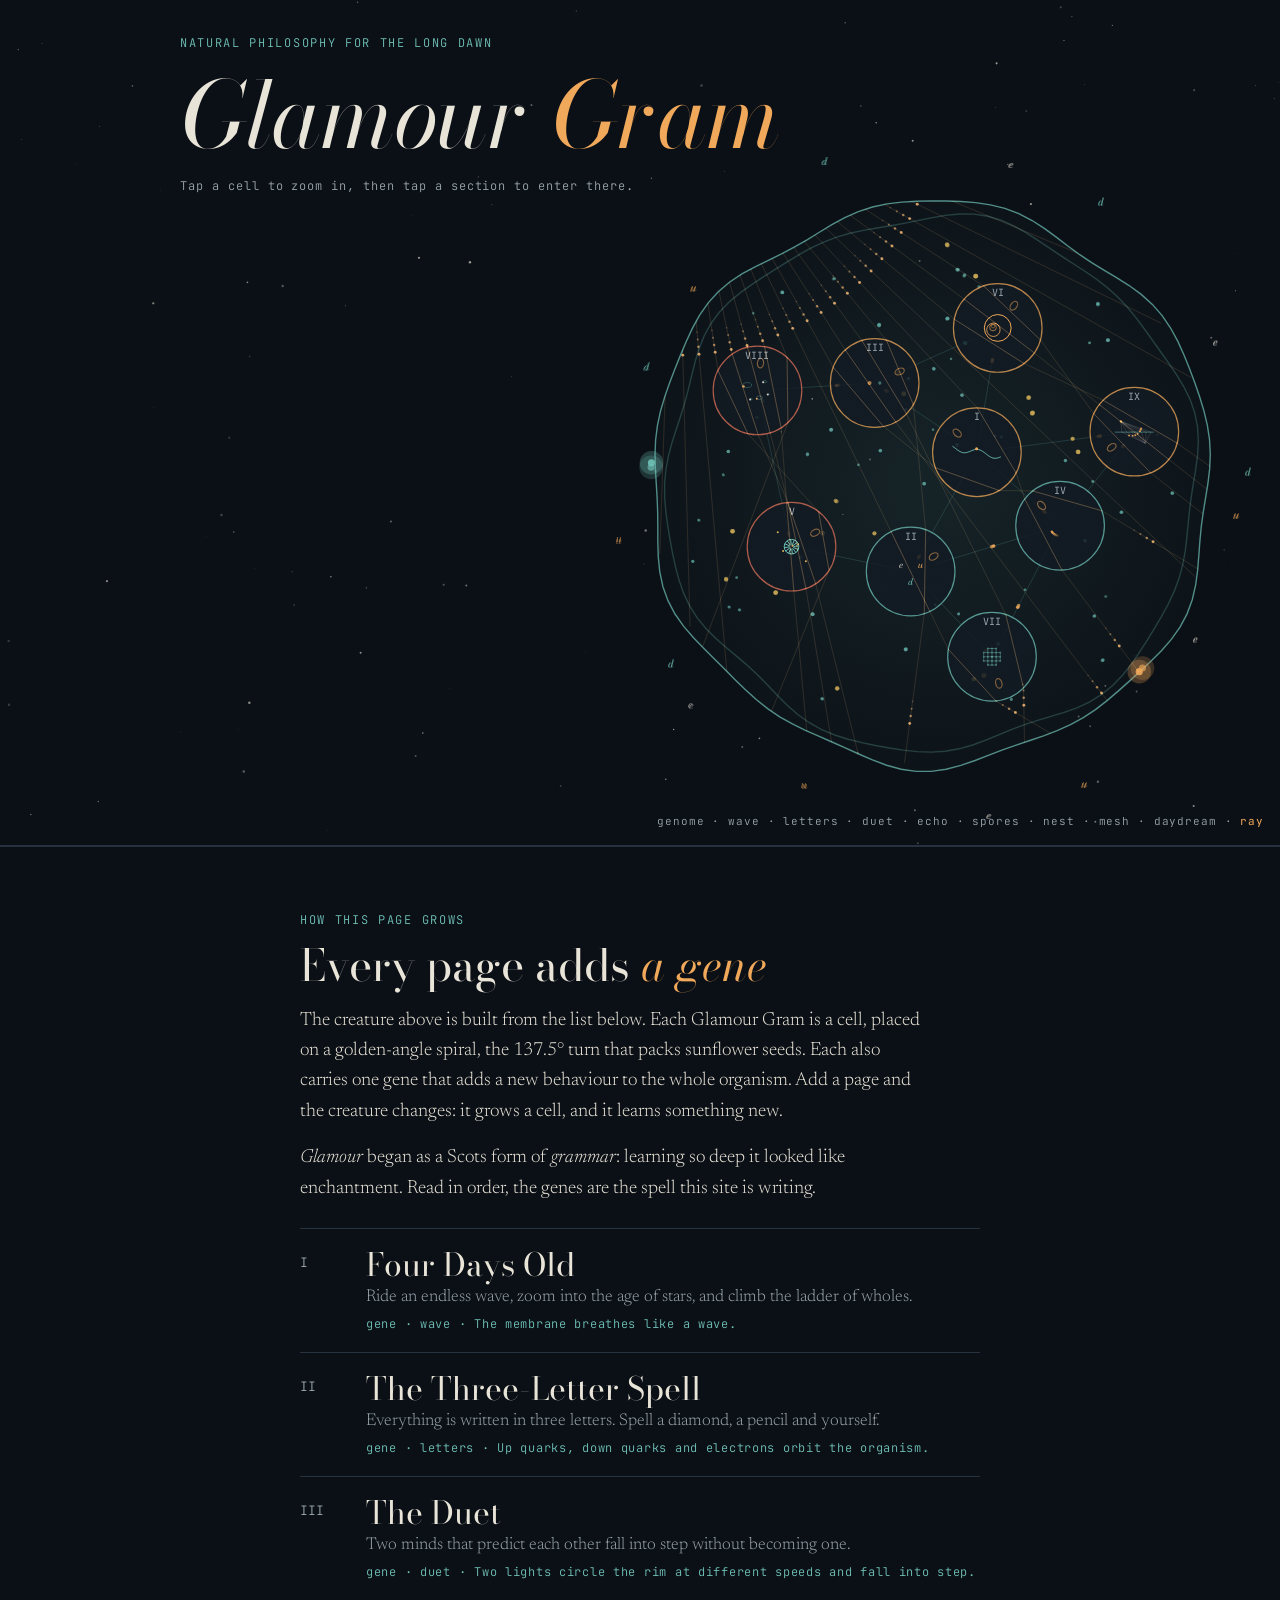
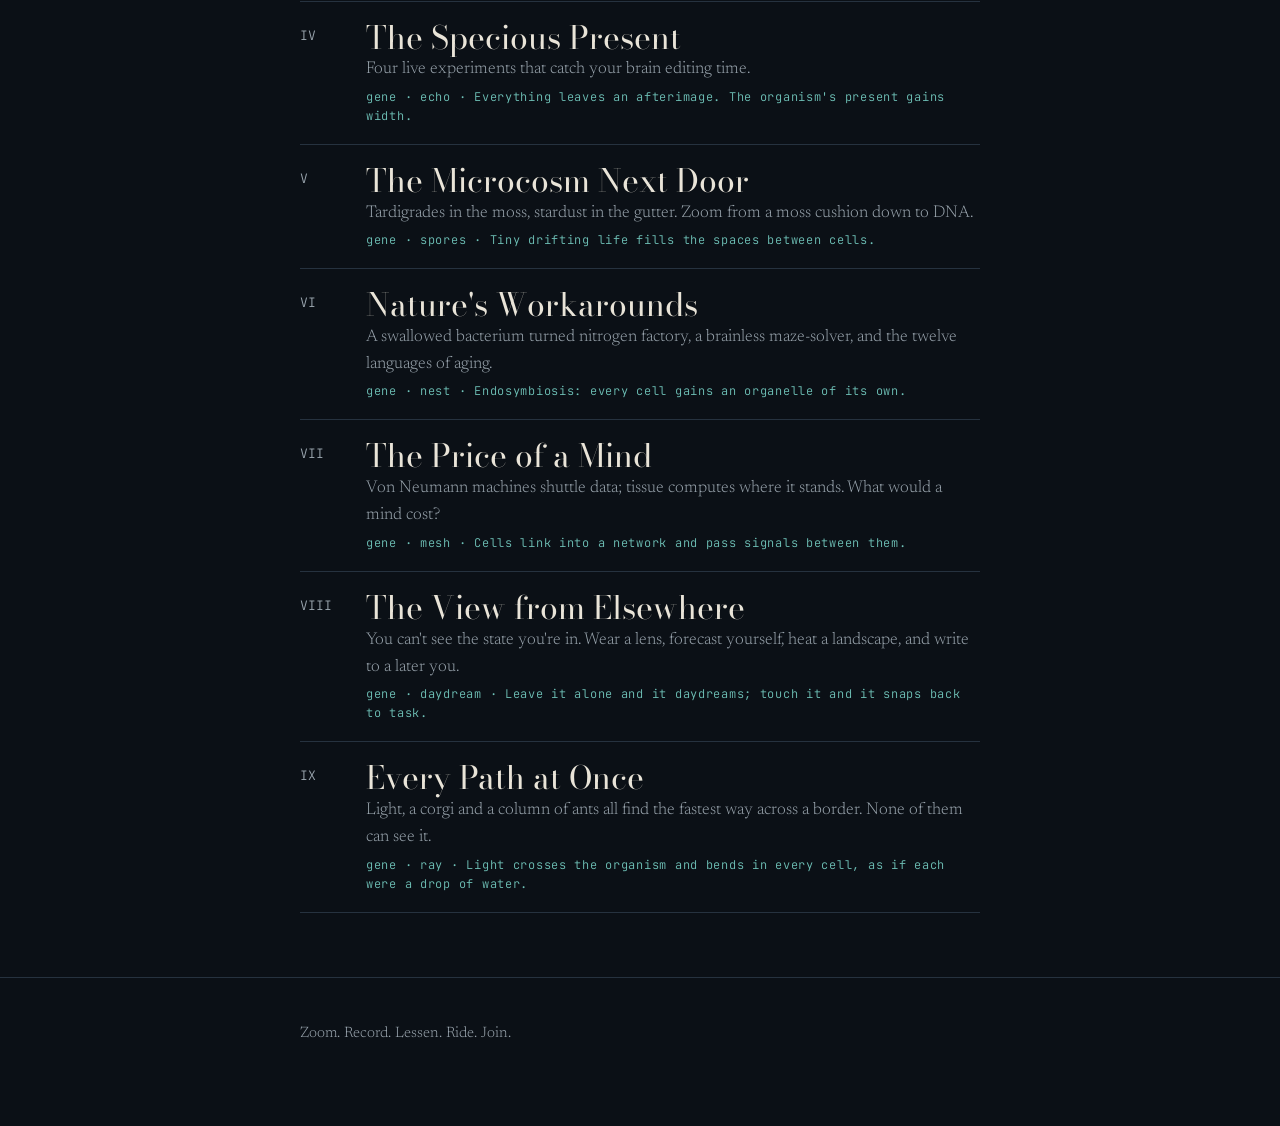
==== index.html @ 660d96c8 "Add page IX, Every Path at Once, the ray gene, and an offline app Page IX: a lifeguard race, Feynman" ====
<!doctype html>
<html lang="en">
<head>
<meta charset="utf-8">
<meta name="viewport" content="width=device-width, initial-scale=1, viewport-fit=cover">
<meta name="theme-color" content="#0b1016">
<link rel="manifest" href="manifest.webmanifest">
<link rel="icon" href="icons/icon.svg" type="image/svg+xml">
<link rel="apple-touch-icon" href="icons/apple-touch-icon.png">
<script>if("serviceWorker" in navigator) addEventListener("load", () => navigator.serviceWorker.register("sw.js"));</script>
<title>Glamour Gram</title>
<meta name="description" content="Natural philosophy for the long dawn. A living index: every page is a cell, and every new page adds a gene to the organism.">
<link rel="preconnect" href="https://fonts.googleapis.com">
<link rel="preconnect" href="https://fonts.gstatic.com" crossorigin>
<link rel="stylesheet" href="https://fonts.googleapis.com/css2?family=Bodoni+Moda:ital,opsz,wght@0,6..96,400;1,6..96,400&family=Newsreader:ital,opsz,wght@0,6..72,300;1,6..72,300&family=JetBrains+Mono:wght@400;500&display=swap">
<link rel="stylesheet" href="glam.css">
<style>
/* Layout: the whole first screen is a living holon. Pages are cells placed on a golden-angle spiral; zooming into a cell reveals its sections. Below it, the genome (one gene per page) and a plain index. */
.stage{position:relative;height:min(94svh,920px);min-height:560px;overflow:hidden;border-bottom:1px solid var(--line);touch-action:manipulation}
#org{position:absolute;inset:0;width:100%;height:100%;display:block;cursor:default}
.title{position:absolute;left:0;right:0;top:0;padding-top:34px;pointer-events:none;transition:opacity .5s}
.stage.zoomed .title{opacity:0}
.title h1{font-size:clamp(46px,8vw,92px)}
.title h1 span{color:var(--dawn)}
.title .hint{font-family:var(--mono);font-size:12px;letter-spacing:.08em;color:var(--mute);margin-top:12px}
.genome-tag{position:absolute;right:16px;bottom:14px;font-family:var(--mono);font-size:11px;letter-spacing:.08em;color:var(--mute);text-align:right;max-width:70%;pointer-events:none}
.genome-tag b{color:var(--dawn);font-weight:400}
.card{position:absolute;left:16px;bottom:16px;width:min(440px,calc(100% - 32px));background:rgba(18,26,35,.94);border:1px solid var(--line);border-radius:6px;padding:18px}
.card .num{font-family:var(--mono);font-size:12px;letter-spacing:.12em;color:var(--sea)}
.card h2{font-size:clamp(28px,5vw,38px);margin:6px 0 8px}
.card p{font-size:17px;margin-bottom:10px}
.card ul{list-style:none;padding:0;margin:0 0 14px;display:flex;flex-wrap:wrap;gap:6px}
.card ul a{font-family:var(--mono);font-size:12px;color:var(--ink);text-decoration:none;border:1px solid var(--line);border-radius:999px;padding:5px 10px;display:inline-block}
.card ul a:hover{border-color:var(--dawn);color:var(--dawn)}
.card .row{display:flex;gap:10px;flex-wrap:wrap}
.card a.primary{font-family:var(--mono);font-size:13px;background:var(--dawn);color:var(--night);border-radius:999px;padding:8px 16px;text-decoration:none}
.card a.primary:hover{background:var(--ink)}
ol.genome{list-style:none;margin:24px 0 0;padding:0;border-top:1px solid var(--line)}
ol.genome li{display:grid;grid-template-columns:52px 1fr;gap:14px;padding:18px 0;border-bottom:1px solid var(--line)}
ol.genome li > *{min-width:0}
ol.genome .n{font-family:var(--mono);font-size:13px;color:var(--mute);padding-top:6px}
ol.genome a{color:inherit;text-decoration:none}
ol.genome b{font-family:var(--display);font-weight:400;font-size:clamp(24px,4vw,32px);display:block;line-height:1.15}
ol.genome a:hover b{color:var(--dawn)}
ol.genome .gene{font-family:var(--mono);font-size:12px;color:var(--sea);letter-spacing:.06em;margin-top:4px}
ol.genome span{color:var(--mute);font-size:17px;display:block}
.keep{display:flex;flex-wrap:wrap;align-items:center;gap:10px 14px;margin-top:14px}
.keep[hidden]{display:none}
</style>
</head>
<body>
<header class="stage" id="stage">
  <canvas id="org" aria-label="The Glamour Gram organism. Each cell is a page. The index below lists the same pages."></canvas>
  <div class="title"><div class="wrap wide">
    <div class="eyebrow">Natural philosophy for the long dawn</div>
    <h1>Glamour <span>Gram</span></h1>
    <div class="hint" id="hint">Tap a cell to zoom in, then tap a section to enter there.</div>
  </div></div>
  <div class="genome-tag" id="genomeTag"></div>
  <div class="card" id="card" hidden>
    <div class="num" id="cardNum"></div>
    <h2 id="cardTitle"></h2>
    <p id="cardHook"></p>
    <ul id="cardSections"></ul>
    <div class="row"><a class="primary" id="cardEnter" href="#">Enter</a><button type="button" id="zoomOut">Zoom out</button></div>
  </div>
</header>

<main>
<section id="genome"><div class="wrap">
  <div class="eyebrow">How this page grows</div>
  <h2>Every page adds <em>a gene</em></h2>
  <p>The creature above is built from the list below. Each Glamour Gram is a cell, placed on a golden-angle spiral, the 137.5° turn that packs sunflower seeds. Each also carries one gene that adds a new behaviour to the whole organism. Add a page and the creature changes: it grows a cell, and it learns something new.</p>
  <p><i>Glamour</i> began as a Scots form of <i>grammar</i>: learning so deep it looked like enchantment. Read in order, the genes are the spell this site is writing.</p>
  <ol class="genome" id="genomeList"></ol>
</div></section>
</main>

<footer><div class="wrap">
  <p>Zoom. Record. Lessen. Ride. Join.</p>
  <p class="keep" id="keep" hidden><span id="keepText">Every page works offline. Install Glamour Gram and it opens like an app.</span><button type="button" id="keepBtn">Install</button></p>
</div></footer>

<script>
/* ===== The genome. To add a page: append an entry. Its gene changes the whole organism. ===== */
const PAGES = [
  {n:"I", slug:"four-days-old.html", title:"Four Days Old", hue:"--dawn", gene:"wave",
   hook:"Ride an endless wave, zoom into the age of stars, and climb the ladder of wholes.",
   effect:"The membrane breathes like a wave.",
   sections:[["dawn","The very beginning"],["fall","A fall done well"],["ladder","The ladder of wholes"],["practice","A practice"]]},
  {n:"II", slug:"three-letter-spell.html", title:"The Three-Letter Spell", hue:"--sea", gene:"letters",
   hook:"Everything is written in three letters. Spell a diamond, a pencil and yourself.",
   effect:"Up quarks, down quarks and electrons orbit the organism.",
   sections:[["alphabet","The alphabet"],["scarce","The spelling is scarce"],["constructor","Von Neumann's machine"],["leap","The leap"],["twist","The twist"]]},
  {n:"III", slug:"the-duet.html", title:"The Duet", hue:"--dawn", gene:"duet",
   hook:"Two minds that predict each other fall into step without becoming one.",
   effect:"Two lights circle the rim at different speeds and fall into step.",
   sections:[["tap","Tap together"],["fireflies","Sixty fireflies"],["brains","Between brains"],["freedom","Still two"]]},
  {n:"IV", slug:"specious-present.html", title:"The Specious Present", hue:"--sea", gene:"echo",
   hook:"Four live experiments that catch your brain editing time.",
   effect:"Everything leaves an afterimage. The organism's present gains width.",
   sections:[["flash-lag","The flash falls behind"],["color-phi","Color phi"],["width","How wide is now?"],["block","The saddle-back"]]},
  {n:"V", slug:"microcosm.html", title:"The Microcosm Next Door", hue:"--ember", gene:"spores",
   hook:"Tardigrades in the moss, stardust in the gutter. Zoom from a moss cushion down to DNA.",
   effect:"Tiny drifting life fills the spaces between cells.",
   sections:[["zoom-in","Powers of ten"],["extremes","Life at the edges"],["snow","Letters from the sky"],["look","Go and look"]]},
  {n:"VI", slug:"workarounds.html", title:"Nature's Workarounds", hue:"--dawn", gene:"nest",
   hook:"A swallowed bacterium turned nitrogen factory, a brainless maze-solver, and the twelve languages of aging.",
   effect:"Endosymbiosis: every cell gains an organelle of its own.",
   sections:[["nitroplast","The nitroplast"],["slime","The slime mould"],["aging","Hallmarks of aging"],["selection","Why aging was never fixed"]]},
  {n:"VII", slug:"price-of-a-mind.html", title:"The Price of a Mind", hue:"--sea", gene:"mesh",
   hook:"Von Neumann machines shuttle data; tissue computes where it stands. What would a mind cost?",
   effect:"Cells link into a network and pass signals between them.",
   sections:[["bottleneck","Bus versus mesh"],["two-ideas","Two ideas"],["price","The price list"],["llms","A wall for AI?"],["problem","The open problem"]]},
  {n:"VIII", slug:"view-from-elsewhere.html", title:"The View from Elsewhere", hue:"--ember", gene:"daydream",
   hook:"You can't see the state you're in. Wear a lens, forecast yourself, heat a landscape, and write to a later you.",
   effect:"Leave it alone and it daydreams; touch it and it snaps back to task.",
   sections:[["parallax","A parallax"],["lens","The lens"],["forecast","The gap"],["modes","Modes"],["range","Range"],["doors","Doors"],["letter","A letter"],["elsewhere","No true view"]]},
  {n:"IX", slug:"every-path.html", title:"Every Path at Once", hue:"--dawn", gene:"ray",
   hook:"Light, a corgi and a column of ants all find the fastest way across a border. None of them can see it.",
   effect:"Light crosses the organism and bends in every cell, as if each were a drop of water.",
   sections:[["lifeguard","The lifeguard"],["fermat","How does light know?"],["every-path","Every path"],["ants","Ants that refract"],["elvis","Elvis"],["right-way","A right way"]]}
];

const css = getComputedStyle(document.documentElement);
const C = k => css.getPropertyValue(k).trim();
const reduce = matchMedia("(prefers-reduced-motion: reduce)").matches;
const GA = Math.PI*(3 - Math.sqrt(5));              // the golden angle, 137.5°
const has = g => PAGES.some(p => p.gene === g);

/* ---------- genome list and tag ---------- */
const list = document.getElementById("genomeList");
PAGES.forEach(p=>{
  const li = document.createElement("li");
  li.innerHTML = `<span class="n">${p.n}</span><a href="${p.slug}"><b>${p.title}</b><span>${p.hook}</span><div class="gene">gene · ${p.gene} · ${p.effect}</div></a>`;
  list.appendChild(li);
});
document.getElementById("genomeTag").innerHTML = "genome · " + PAGES.map((p,i)=> i === PAGES.length-1 ? `<b>${p.gene}</b>` : p.gene).join(" · ");

/* ---------- layout: cells on a golden spiral, sections inside cells ---------- */
const n = PAGES.length;
const c = 0.86/(Math.sqrt(Math.max(1,n) - 0.4) + 0.62);
const cells = PAGES.map((p,i)=>{
  const rho = c*Math.sqrt(i + 0.6), a = i*GA - 0.6;
  const m = p.sections.length;
  // sections ring the cell like organelles, read clockwise from the top; the page's own motif is the nucleus
  const ring = 0.95/(1 + Math.sin(Math.PI/m));
  const subs = p.sections.map((s,j)=>{
    const sa = j/m*Math.PI*2 - Math.PI/2;
    return {id:s[0], label:s[1], x:ring*Math.cos(sa), y:ring*Math.sin(sa), r: 0.84*ring*Math.sin(Math.PI/m)};
  });
  return {p, x:rho*Math.cos(a), y:rho*Math.sin(a), r:0.62*c, subs, nucleus: ring - subs[0].r - 0.05, phase:Math.random()*6.28};
});
const links = [];
cells.forEach((a,i)=>cells.forEach((b,j)=>{ if(j>i && Math.hypot(a.x-b.x,a.y-b.y) < 2.3*c) links.push([i,j,Math.random()]); }));

/* ---------- canvas and camera ---------- */
const stage = document.getElementById("stage"), cv = document.getElementById("org"), ctx = cv.getContext("2d"), card = document.getElementById("card");
const hint = document.getElementById("hint"), hintText = hint.textContent;
const trail = document.createElement("canvas"), tctx = trail.getContext("2d");   // afterimages for the echo gene
let W = 0, H = 0, dpr = 1;
let cam = {cx:0, cy:0, s:1, ax:0, ay:0}, from = null, to = null, animStart = 0, focus = -1, hover = -1, hoverSub = -1;
// Boxes of the words and panels the organism must not grow over, relative to the stage.
function boxOf(el, text){
  const s = stage.getBoundingClientRect();
  let b = el.getBoundingClientRect();
  if(text){ const r = document.createRange(); r.selectNodeContents(el); b = r.getBoundingClientRect(); }
  return b.width && b.height ? {left:b.left - s.left, right:b.right - s.left, top:b.top - s.top, bottom:b.bottom - s.top} : null;
}
// The largest circle that fits on the stage without touching the obstacles: a cell grows into the space it has.
function freeCircle(obs){
  const m = 16; let best = null;
  for(let i=0;i<=60;i++) for(let j=0;j<=40;j++){
    const x = m + (W - 2*m)*i/60, y = m + (H - 2*m)*j/40;
    let r = Math.min(x - m, W - m - x, y - m, H - m - y);
    for(const o of obs){ if(!o) continue; const dx = Math.max(o.left - m - x, 0, x - o.right - m), dy = Math.max(o.top - m - y, 0, y - o.bottom - m); r = Math.min(r, Math.hypot(dx, dy)); }
    const score = r - 0.05*Math.hypot(x - W/2, y - H/2);
    if(!best || score > best.score) best = {x, y, r, score};
  }
  return best;
}
function overview(){
  const said = hint.textContent; hint.textContent = hintText;   // measure the hint at full length, even mid-daydream
  const f = freeCircle([boxOf(document.querySelector(".title .eyebrow"), true), boxOf(document.querySelector(".title h1"), true), boxOf(hint, true), boxOf(document.getElementById("genomeTag"), true)]);
  hint.textContent = said;
  return {cx:0, cy:0, s: f.r/1.06, ax: f.x, ay: f.y};
}
function zoomed(i){
  const cl = cells[i], f = freeCircle([boxOf(card)]);
  return {cx:cl.x, cy:cl.y, s: 0.97*f.r/cl.r, ax: f.x, ay: f.y};
}
function resize(){
  dpr = Math.min(2, devicePixelRatio || 1); W = stage.clientWidth; H = stage.clientHeight;
  cv.width = W*dpr; cv.height = H*dpr; ctx.setTransform(dpr,0,0,dpr,0,0);
  trail.width = W*dpr; trail.height = H*dpr; tctx.setTransform(dpr,0,0,dpr,0,0);
  cam = focus >= 0 ? zoomed(focus) : overview(); to = null;
  if(reduce) render(0);
}
const ease = t => t<0.5 ? 4*t*t*t : 1 - Math.pow(-2*t+2,3)/2;
function goTo(target){
  if(reduce){ cam = target; to = null; render(0); return; }
  from = {...cam}; to = target; animStart = performance.now();
}
const toScreen = (x,y) => [cam.ax + (x - cam.cx)*cam.s, cam.ay + (y - cam.cy)*cam.s];
const toWorld = (sx,sy) => [cam.cx + (sx - cam.ax)/cam.s, cam.cy + (sy - cam.ay)/cam.s];

/* ---------- card ---------- */
function openCard(i){
  const p = PAGES[i];
  document.getElementById("cardNum").textContent = `${p.n} · gene: ${p.gene}`;
  document.getElementById("cardTitle").textContent = p.title;
  document.getElementById("cardHook").textContent = p.hook;
  document.getElementById("cardSections").innerHTML = p.sections.map(s=>`<li><a href="${p.slug}#${s[0]}">${s[1]}</a></li>`).join("");
  document.getElementById("cardEnter").href = p.slug;
  card.hidden = false; document.getElementById("genomeTag").hidden = true; stage.classList.add("zoomed");
}
function zoomIn(i){ focus = i; openCard(i); goTo(zoomed(i)); }
function zoomOut(){ focus = -1; card.hidden = true; document.getElementById("genomeTag").hidden = false; stage.classList.remove("zoomed"); goTo(overview()); }
document.getElementById("zoomOut").addEventListener("click", zoomOut);
addEventListener("keydown", e=>{ if(e.key === "Escape" && focus >= 0) zoomOut(); });

/* ---------- hit testing ---------- */
function hit(sx, sy){
  const [wx, wy] = toWorld(sx, sy);
  for(let i=cells.length-1;i>=0;i--){
    const cl = cells[i], [px, py] = cellXY(cl), dx = wx - px, dy = wy - py;
    if(Math.hypot(dx,dy) < cl.r){
      let sub = -1;
      if(cl.r*cam.s > 140) cl.subs.forEach((s,j)=>{ if(Math.hypot(dx/cl.r - s.x, dy/cl.r - s.y) < s.r) sub = j; });
      return [i, sub];
    }
  }
  return [-1, -1];
}
cv.addEventListener("pointermove", e=>{
  const r = cv.getBoundingClientRect(); [hover, hoverSub] = hit(e.clientX - r.left, e.clientY - r.top);
  cv.style.cursor = hover >= 0 ? "pointer" : "default";
  if(reduce) render(0);
});
cv.addEventListener("pointerleave", ()=>{ hover = -1; hoverSub = -1; });
cv.addEventListener("click", e=>{
  const r = cv.getBoundingClientRect(); const [i, sub] = hit(e.clientX - r.left, e.clientY - r.top);
  if(i < 0){ if(focus >= 0) zoomOut(); return; }
  if(i === focus){
    const p = PAGES[i];
    location.href = sub >= 0 ? `${p.slug}#${p.sections[sub][0]}` : p.slug;
    return;
  }
  zoomIn(i);
});

/* ---------- motifs: each page's title animation, in miniature ---------- */
const motif = {
  wave(x,y,R,t){
    ctx.beginPath();
    for(let k=-1;k<=1;k+=0.02){ const px = x + k*R, py = y + R*0.12*Math.sin(k*5 - t*1.5) + k*R*0.18; k===-1 ? ctx.moveTo(px,py) : ctx.lineTo(px,py); }
    ctx.strokeStyle = C("--sea"); ctx.lineWidth = Math.max(1, R*0.02); ctx.stroke();
    const k = 0.1*Math.sin(t*0.6), px = x + k*R, py = y + R*0.12*Math.sin(k*5 - t*1.5) + k*R*0.18;
    ctx.fillStyle = C("--dawn"); ctx.beginPath(); ctx.arc(px, py - R*0.03, Math.max(1.5,R*0.04), 0, 7); ctx.fill();
  },
  letters(x,y,R,t){
    ctx.font = `italic ${Math.max(9,R*0.22)}px "Bodoni Moda", Georgia, serif`; ctx.textAlign = "center"; ctx.textBaseline = "middle";
    [["u","--dawn",0],["d","--sea",2.09],["e","--ink",4.19]].forEach(([l,col,o])=>{ ctx.fillStyle = C(col); ctx.fillText(l, x + R*0.45*Math.cos(t*0.8+o), y + R*0.45*Math.sin(t*0.8+o)); });
    ctx.textAlign = "left"; ctx.textBaseline = "alphabetic";
  },
  duet(x,y,R,t){
    const s = Math.abs(Math.cos(t*0.3));
    [[-1,"--dawn",0],[1,"--sea",1.6*(1-s)]].forEach(([d,col,o])=>{
      const pulse = 0.5 + 0.5*Math.sin(t*3 + o);
      ctx.globalAlpha = 0.4 + 0.6*pulse; ctx.fillStyle = C(col);
      ctx.beginPath(); ctx.arc(x + d*R*0.3*(1-0.5*s), y, Math.max(1.5,R*(0.06 + 0.05*pulse)), 0, 7); ctx.fill();
    });
    ctx.globalAlpha = 1;
  },
  echo(x,y,R,t){
    for(let k=6;k>=0;k--){ const a = t*1.6 - k*0.12; ctx.globalAlpha = (1 - k/7)*0.9; ctx.fillStyle = C("--dawn"); ctx.beginPath(); ctx.arc(x + R*0.42*Math.cos(a), y + R*0.42*Math.sin(a), Math.max(1.2,R*0.05), 0, 7); ctx.fill(); }
    ctx.globalAlpha = 1;
  },
  spores(x,y,R,t){
    ctx.strokeStyle = C("--sea"); ctx.lineWidth = 1;
    ctx.beginPath(); ctx.arc(x, y, R*0.3, 0, 7); ctx.stroke();
    for(let i=0;i<12;i++){ const a = i*Math.PI/6 + t*0.2; ctx.beginPath(); ctx.moveTo(x + R*0.08*Math.cos(a), y + R*0.08*Math.sin(a)); ctx.lineTo(x + R*0.3*Math.cos(a), y + R*0.3*Math.sin(a)); ctx.stroke(); }
    ctx.fillStyle = "#d9b45a";
    for(let i=0;i<5;i++){ const a = i*1.3 + t*0.3; ctx.beginPath(); ctx.arc(x + R*0.6*Math.cos(a), y + R*0.6*Math.sin(a*1.3), Math.max(1,R*0.035), 0, 7); ctx.fill(); }
  },
  nest(x,y,R,t){
    ctx.strokeStyle = C("--dawn"); ctx.lineWidth = 1;
    let cx = x, cy = y, r = R*0.55;
    for(let k=0;k<4;k++){ ctx.globalAlpha = 1 - k*0.18; ctx.beginPath(); ctx.arc(cx, cy, r, 0, 7); ctx.stroke(); const a = t*0.4*(k%2?-1:1) + k; cx += r*0.35*Math.cos(a); cy += r*0.35*Math.sin(a); r *= 0.5; }
    ctx.globalAlpha = 1;
  },
  mesh(x,y,R,t){
    const pts = [];
    for(let i=-2;i<=2;i++) for(let j=-2;j<=2;j++){ if(i*i + j*j > 6) continue; pts.push([x + i*R*0.17, y + j*R*0.17]); }
    ctx.strokeStyle = C("--sea"); ctx.globalAlpha = 0.4; ctx.lineWidth = 1;
    pts.forEach((a,i)=>pts.forEach((b,j)=>{ if(j>i && Math.hypot(a[0]-b[0],a[1]-b[1]) < R*0.2){ ctx.beginPath(); ctx.moveTo(a[0],a[1]); ctx.lineTo(b[0],b[1]); ctx.stroke(); } }));
    pts.forEach(a=>{ const v = 0.5 + 0.5*Math.sin(t*2.4 - Math.hypot(a[0]-x, a[1]-y)/R*8); ctx.globalAlpha = 0.3 + 0.7*v; ctx.fillStyle = v > 0.8 ? C("--dawn") : C("--sea"); ctx.beginPath(); ctx.arc(a[0], a[1], Math.max(1,R*0.03), 0, 7); ctx.fill(); });
    ctx.globalAlpha = 1;
  },
  daydream(x,y,R,t){
    const th = t*0.9, B = 0.55;   // a patch of sky: nearer stars trace bigger ellipses, all in step
    [[-0.42,-0.22,1],[0.3,-0.36,2.2],[0.08,0.3,1.4],[-0.26,0.36,3.5],[0.45,0.16,5]].forEach(([u,v,d])=>{
      const a = R*0.18/d, sx = x + u*R, sy = y + v*R;
      ctx.strokeStyle = C("--sea"); ctx.globalAlpha = 0.3; ctx.lineWidth = 1; ctx.beginPath(); ctx.ellipse(sx, sy, a, a*B, 0, 0, 7); ctx.stroke();
      ctx.globalAlpha = 0.9; ctx.fillStyle = d < 1.6 ? C("--dawn") : C("--ink");
      ctx.beginPath(); ctx.arc(sx - a*Math.cos(th), sy - a*B*Math.sin(th), Math.max(1, R*0.05/Math.sqrt(d)), 0, 7); ctx.fill();
    });
    ctx.globalAlpha = 1;
  },
  ray(x,y,R,t){   // light leaves a lamp along every path across a waterline; the quickest arrives first and lights up
    const ax = x - R*0.55, ay = y - R*0.42, bx = x + R*0.45, by = y + R*0.48, yI = y + R*0.02, n = 1.33;
    const T = px => Math.hypot(px - ax, yI - ay) + n*Math.hypot(bx - px, by - yI);
    let lo = ax, hi = bx; for(let k=0;k<24;k++){ const m1 = lo + (hi - lo)*0.382, m2 = lo + (hi - lo)*0.618; if(T(m1) < T(m2)) hi = m2; else lo = m1; }
    const xb = (lo + hi)/2, tb = T(xb), s = ((t*0.35) % 1)*tb*1.35;
    ctx.lineWidth = 1; ctx.strokeStyle = C("--sea"); ctx.globalAlpha = 0.5;
    ctx.beginPath(); ctx.moveTo(x - R*0.8, yI); ctx.lineTo(x + R*0.8, yI); ctx.stroke();
    for(let k=-3;k<=3;k++){
      const px = xb + k*R*0.2, d1 = Math.hypot(px - ax, yI - ay), d2 = Math.hypot(bx - px, by - yI), win = k === 0 && s >= tb;
      ctx.strokeStyle = win ? C("--dawn") : C("--ink"); ctx.globalAlpha = win ? 0.9 : 0.14;
      ctx.beginPath(); ctx.moveTo(ax, ay); ctx.lineTo(px, yI); ctx.lineTo(bx, by); ctx.stroke();
      if(s < d1 + n*d2){
        const air = s < d1, u = air ? s/d1 : (s - d1)/(n*d2);
        ctx.fillStyle = C("--dawn"); ctx.globalAlpha = 0.85; ctx.beginPath();
        ctx.arc(air ? ax + (px - ax)*u : px + (bx - px)*u, air ? ay + (yI - ay)*u : yI + (by - yI)*u, Math.max(1, R*0.035), 0, 7); ctx.fill();
      }
    }
    ctx.fillStyle = C("--dawn"); ctx.globalAlpha = 1; ctx.beginPath(); ctx.arc(ax, ay, Math.max(1.2, R*0.05), 0, 7); ctx.fill();
  },
  glow(x,y,R,t){ ctx.fillStyle = C("--dawn"); ctx.globalAlpha = 0.5 + 0.3*Math.sin(t); ctx.beginPath(); ctx.arc(x,y,R*0.15,0,7); ctx.fill(); ctx.globalAlpha = 1; }
};

/* ---------- ambient genes: behaviours of the whole organism ---------- */
const stars = Array.from({length:110}, ()=>({x:Math.random(), y:Math.random(), r:Math.random()*1.1 + 0.2, a:Math.random()*0.5 + 0.15}));
const motes = Array.from({length:70}, ()=>{ const r = Math.sqrt(Math.random())*0.85, a = Math.random()*6.28; return {x:r*Math.cos(a), y:r*Math.sin(a), vx:0, vy:0, k:Math.random()}; });
const glyphs = Array.from({length:15}, (_,i)=>({l:"ude"[i%3], col:["--dawn","--sea","--ink"][i%3], a:i*GA, r:1.04 + (i%4)*0.035, sp:0.05 + (i%5)*0.012}));
let duet = {p1:0, p2:2.5};

function membrane(R, t, wobble){
  ctx.beginPath();
  for(let k=0;k<=120;k++){
    const a = k/120*Math.PI*2;
    const rr = R*(1 + (wobble ? 0.018*Math.sin(a*6 - t*0.9) + 0.01*Math.sin(a*11 + t*1.3) : 0));
    const [sx, sy] = toScreen(rr*Math.cos(a), rr*Math.sin(a));
    k ? ctx.lineTo(sx, sy) : ctx.moveTo(sx, sy);
  }
  ctx.closePath();
}

function render(t, dt){
  dt = dt || 0;
  if(to){
    const k = Math.min(1, (performance.now() - animStart)/950), e = ease(k);
    cam = {cx: from.cx + (to.cx-from.cx)*e, cy: from.cy + (to.cy-from.cy)*e, s: Math.exp(Math.log(from.s) + (Math.log(to.s)-Math.log(from.s))*e), ax: from.ax + (to.ax-from.ax)*e, ay: from.ay + (to.ay-from.ay)*e};
    if(k >= 1){ cam = to; to = null; }
  }
  ctx.fillStyle = C("--night"); ctx.fillRect(0,0,W,H);
  // the echo gene gives the organism a present with width: moving things leave afterimages
  const echo = has("echo") && !reduce, L = echo ? tctx : ctx;
  if(echo){ tctx.save(); tctx.setTransform(1,0,0,1,0,0); tctx.globalCompositeOperation = "destination-out"; tctx.fillStyle = "rgba(0,0,0,0.22)"; tctx.fillRect(0,0,trail.width,trail.height); tctx.restore(); }
  stars.forEach(s=>{ ctx.globalAlpha = s.a; ctx.fillStyle = C("--ink"); ctx.beginPath(); ctx.arc(s.x*W, s.y*H, s.r, 0, 7); ctx.fill(); });
  ctx.globalAlpha = 1;

  // the organism's body
  const [ox, oy] = toScreen(0,0), OR = 0.95*cam.s;
  const body = ctx.createRadialGradient(ox, oy, OR*0.1, ox, oy, OR);
  body.addColorStop(0, "rgba(111,194,184,0.10)"); body.addColorStop(1, "rgba(111,194,184,0.02)");
  membrane(0.95, t, has("wave")); ctx.fillStyle = body; ctx.fill();
  ctx.strokeStyle = C("--sea"); ctx.globalAlpha = 0.7; ctx.lineWidth = 1.4; ctx.stroke(); ctx.globalAlpha = 1;
  if(has("nest")){ membrane(0.9, t + 1, has("wave")); ctx.strokeStyle = C("--sea"); ctx.globalAlpha = 0.25; ctx.stroke(); ctx.globalAlpha = 1; }

  // spores gene: drifting life between the cells
  if(has("spores")){
    motes.forEach(m=>{
      m.vx += (Math.random()-0.5)*0.012*dt*60; m.vy += (Math.random()-0.5)*0.012*dt*60; m.vx *= 0.97; m.vy *= 0.97;
      m.x += m.vx*dt; m.y += m.vy*dt;
      const d = Math.hypot(m.x, m.y); if(d > 0.86){ m.x *= 0.86/d; m.y *= 0.86/d; m.vx *= -1; m.vy *= -1; }
      const [sx, sy] = toScreen(m.x, m.y);
      L.globalAlpha = 0.35 + 0.4*m.k; L.fillStyle = m.k > 0.7 ? "#d9b45a" : C("--sea");
      L.beginPath(); L.arc(sx, sy, Math.min(3.2, Math.max(0.8, cam.s*0.004*(1 + m.k))), 0, 7); L.fill();
    });
    L.globalAlpha = 1;
  }

  // mesh gene: cells signal to each other
  if(has("mesh")){
    links.forEach(k=>{
      const a = cells[k[0]], b = cells[k[1]];
      const [x1,y1] = toScreen(...cellXY(a)), [x2,y2] = toScreen(...cellXY(b));
      ctx.strokeStyle = C("--sea"); ctx.globalAlpha = 0.18; ctx.lineWidth = 1;
      ctx.beginPath(); ctx.moveTo(x1,y1); ctx.lineTo(x2,y2); ctx.stroke(); ctx.globalAlpha = 1;
      const f = (t*0.25 + k[2]) % 1;
      L.globalAlpha = 0.9; L.fillStyle = C("--dawn");
      L.beginPath(); L.arc(x1 + (x2-x1)*f, y1 + (y2-y1)*f, Math.min(4, Math.max(1.2, cam.s*0.006)), 0, 7); L.fill(); L.globalAlpha = 1;
    });
  }

  // letters gene: the alphabet orbits the organism
  if(has("letters")){
    L.font = `italic ${Math.min(30, Math.max(10, cam.s*0.035))}px "Bodoni Moda", Georgia, serif`; L.textAlign = "center"; L.textBaseline = "middle";
    glyphs.forEach(gl=>{ const a = gl.a + t*gl.sp; const [sx, sy] = toScreen(gl.r*Math.cos(a), gl.r*Math.sin(a)); L.fillStyle = C(gl.col); L.globalAlpha = 0.7; L.fillText(gl.l, sx, sy); });
    L.globalAlpha = 1; L.textAlign = "left"; L.textBaseline = "alphabetic";
  }

  // duet gene: two lights at different speeds, coupled, fall into step
  if(has("duet")){
    const K = 0.06*(1 + Math.sin(t*0.07));           // coupling waxes and wanes: in step, then free, then in step
    duet.p1 += (0.30 + K*Math.sin(duet.p2 - duet.p1))*dt;
    duet.p2 += (0.37 + K*Math.sin(duet.p1 - duet.p2))*dt;
    const sync = Math.abs(Math.cos((duet.p1 - duet.p2)/2));
    [[duet.p1,"--dawn"],[duet.p2,"--sea"]].forEach(([p,col])=>{
      const [sx, sy] = toScreen(0.95*Math.cos(p), 0.95*Math.sin(p));
      L.fillStyle = C(col); L.globalAlpha = 0.9; L.beginPath(); L.arc(sx, sy, Math.min(6, Math.max(2.5, cam.s*0.012)), 0, 7); L.fill();
      L.globalAlpha = 0.15 + 0.35*sync; L.beginPath(); L.arc(sx, sy, Math.min(18, Math.max(8, cam.s*0.04)), 0, 7); L.fill();
    });
    L.globalAlpha = 1;
  }
  if(echo){ ctx.save(); ctx.setTransform(1,0,0,1,0,0); ctx.drawImage(trail, 0, 0); ctx.restore(); }

  // cells
  cells.forEach((cl,i)=>{
    const [x, y] = toScreen(...cellXY(cl)), R = cl.r*cam.s;
    if(x + R < 0 || x - R > W || y + R < 0 || y - R > H) return;
    const hue = C(cl.p.hue), hov = i === hover;
    const g = ctx.createRadialGradient(x, y, R*0.1, x, y, R);
    g.addColorStop(0, "rgba(18,26,35,0.95)"); g.addColorStop(1, "rgba(18,26,35,0.75)");
    ctx.fillStyle = g; ctx.beginPath(); ctx.arc(x, y, R, 0, 7); ctx.fill();
    ctx.strokeStyle = hue; ctx.lineWidth = hov || i === focus ? 2 : 1.2; ctx.globalAlpha = hov || i === focus ? 1 : 0.75;
    ctx.beginPath(); ctx.arc(x, y, R, 0, 7); ctx.stroke(); ctx.globalAlpha = 1;
    const deep = R > 140;
    // nest gene: every cell gains an organelle
    if(has("nest") && !deep){ const a = t*0.3 + cl.phase; ctx.strokeStyle = C("--dawn"); ctx.globalAlpha = 0.5; ctx.beginPath(); ctx.ellipse(x + R*0.62*Math.cos(a), y + R*0.62*Math.sin(a), R*0.11, R*0.07, a, 0, 7); ctx.stroke(); ctx.globalAlpha = 1; }
    ctx.save(); ctx.beginPath(); ctx.arc(x, y, R*0.96, 0, 7); ctx.clip();
    if(!deep){
      // daydream gene: deep in a daydream, each cell dreams of the other pages, one every five seconds
      const cyc = Math.floor(dreamClock/5), u = dreamClock/5 - cyc, gene = cyc > 0 ? PAGES[(i + cyc) % n].gene : cl.p.gene;
      (motif[gene] || motif.glow)(x, y, R*0.55, t + cl.phase);
      const fade = dreamClock > 0 && (cyc > 0 || u > 0.88) ? Math.max(0, 1 - Math.min(u, 1 - u)/0.12) : 0;
      if(fade > 0){ ctx.fillStyle = `rgba(18,26,35,${(0.9*fade).toFixed(3)})`; ctx.beginPath(); ctx.arc(x, y, R*0.93, 0, 7); ctx.fill(); }
    }
    else {
      // inside the cell: the page's motif is the nucleus, and its sections are smaller cells around it
      ctx.strokeStyle = hue; ctx.globalAlpha = 0.35; ctx.setLineDash([3, 5]);
      ctx.beginPath(); ctx.arc(x, y, cl.nucleus*R, 0, 7); ctx.stroke(); ctx.setLineDash([]); ctx.globalAlpha = 1;
      (motif[cl.p.gene] || motif.glow)(x, y, cl.nucleus*R*0.8, t + cl.phase);
      cl.subs.forEach((s,j)=>{
        const sx = x + s.x*R, sy = y + s.y*R, sr = s.r*R, on = i === hover && j === hoverSub;
        ctx.fillStyle = on ? "rgba(240,168,90,0.12)" : "rgba(233,228,216,0.03)";
        ctx.beginPath(); ctx.arc(sx, sy, sr, 0, 7); ctx.fill();
        ctx.strokeStyle = on ? C("--dawn") : hue; ctx.globalAlpha = on ? 1 : 0.55; ctx.stroke(); ctx.globalAlpha = 1;
        const labelled = R > 150;
        (motif[cl.p.gene] || motif.glow)(sx, sy - (labelled ? sr*0.32 : 0), sr*(labelled ? 0.36 : 0.5), t + j*1.7);
        if(labelled){
          const fs = Math.min(14, Math.max(9, sr*0.2));
          ctx.font = `${fs}px "JetBrains Mono", monospace`; ctx.fillStyle = on ? C("--dawn") : C("--ink"); ctx.textAlign = "center";
          const lines = [], words = s.label.split(" "); let line = "";
          words.forEach(wd=>{ const test = line ? line + " " + wd : wd; if(ctx.measureText(test).width > sr*1.6 && line){ lines.push(line); line = wd; } else line = test; });
          lines.push(line);
          lines.slice(0,3).forEach((ln,k)=>ctx.fillText(ln, sx, sy + sr*0.22 + k*fs*1.2, sr*1.75));
          ctx.textAlign = "left";
        }
      });
    }
    ctx.restore();
    // label
    ctx.textAlign = "center";
    if(R > 26 && !deep){ ctx.font = `${Math.min(13, Math.max(10, R*0.12))}px "JetBrains Mono", monospace`; ctx.fillStyle = C("--mute"); ctx.fillText(cl.p.n, x, y - R*0.72); }
    if(R > 70 && !deep){ ctx.font = `italic ${Math.min(22, R*0.15)}px "Bodoni Moda", Georgia, serif`; ctx.fillStyle = hov ? C("--dawn") : C("--ink"); ctx.fillText(cl.p.title, x, y + R*0.78, R*1.6); }
    ctx.textAlign = "left";
  });

  // ray gene: light crosses the organism and bends in every cell
  if(has("ray")) rays(t, dt);

  // daydream gene: while it dreams, a haze closes in around it
  if(dream > 0){
    const vg = ctx.createRadialGradient(ox, oy, OR, ox, oy, OR + 0.5*Math.hypot(W, H));
    vg.addColorStop(0, "rgba(11,16,22,0)"); vg.addColorStop(1, `rgba(11,16,22,${(0.55*dream).toFixed(3)})`);
    ctx.fillStyle = vg; ctx.fillRect(0, 0, W, H);
  }
}

/* ---------- daydream gene: left alone, the organism drifts into default mode; any touch snaps it back to task ---------- */
let idle = 0, dream = 0, dreamClock = 0, wanderT = 0;
["pointermove","pointerdown","keydown","wheel","scroll","touchstart"].forEach(ev => addEventListener(ev, ()=>{ idle = 0; }, {passive:true}));
function cellXY(cl){   // while it dreams, the cells wander a little from their places
  if(!(dream > 0) || focus >= 0) return [cl.x, cl.y];
  return [cl.x + 0.04*dream*Math.sin(wanderT*0.21 + cl.phase), cl.y + 0.04*dream*Math.cos(wanderT*0.17 + cl.phase*1.3)];
}
function daydream(dt){   // returns how fast the organism's time runs
  if(!has("daydream")) return 1;
  idle += dt; wanderT += dt;
  const want = idle > 7 && focus < 0 && !to;
  dream = want ? Math.min(1, dream + 0.25*dt) : Math.max(0, dream - 3*dt);   // drifts off slowly, wakes fast
  dreamClock = dream > 0.6 ? dreamClock + dt : dream < 0.3 ? 0 : dreamClock;
  const msg = dream > 0.6 ? "Daydreaming. Move or tap to wake it." : dream < 0.3 ? hintText : hint.textContent;
  if(hint.textContent !== msg) hint.textContent = msg;
  return 1 - 0.55*dream;
}

/* ---------- ray gene: a lamp shines through the organism, and every cell bends the light like a drop of water ---------- */
let lamp = null, aim = null, aimAt = -1e9;
cv.addEventListener("pointermove", e=>{ const r = cv.getBoundingClientRect(); aim = toWorld(e.clientX - r.left, e.clientY - r.top); aimAt = performance.now(); });
function trace(x, y, dx, dy){   // one ray: straight lines between cell walls, bent by Snell's law; returns [x, y, n] points
  const pts = [[x, y, 1]], N_CELL = 1.33;
  const meet = (cx, cy, r) => { const fx = x - cx, fy = y - cy, b = fx*dx + fy*dy, c = fx*fx + fy*fy - r*r, d = b*b - c; return d < 0 ? null : [-b - Math.sqrt(d), -b + Math.sqrt(d)]; };
  let inside = -1;
  if(Math.hypot(x, y) > 0.95){   // from outside, first reach the membrane
    const m = meet(0, 0, 0.95); if(!m || m[0] < 0) return null;
    x += dx*m[0]; y += dy*m[0]; pts.push([x, y, 1]);
  } else cells.forEach((cl, i)=>{ const [cx, cy] = cellXY(cl); if(Math.hypot(x - cx, y - cy) < cl.r) inside = i; });
  for(let step=0; step<14; step++){
    let s = Infinity, hit = -1;
    if(inside >= 0){ const [cx, cy] = cellXY(cells[inside]), m = meet(cx, cy, cells[inside].r); if(m){ s = m[1]; hit = inside; } }
    else cells.forEach((cl, i)=>{ const [cx, cy] = cellXY(cl), m = meet(cx, cy, cl.r); if(m && m[0] > 1e-6 && m[0] < s){ s = m[0]; hit = i; } });
    const out = inside < 0 ? meet(0, 0, 0.95) : null;
    if(hit < 0 || (out && out[1] < s)){ if(out){ x += dx*out[1]; y += dy*out[1]; pts.push([x, y, 1]); } break; }
    x += dx*s; y += dy*s; pts.push([x, y, inside >= 0 ? N_CELL : 1]);
    const [cx, cy] = cellXY(cells[hit]), r = cells[hit].r;
    let nx = (x - cx)/r, ny = (y - cy)/r;                       // the wall's normal, turned to face the incoming ray
    if(dx*nx + dy*ny > 0){ nx = -nx; ny = -ny; }
    const eta = inside >= 0 ? N_CELL : 1/N_CELL, ci = -(dx*nx + dy*ny), k = 1 - eta*eta*(1 - ci*ci);
    if(k < 0){ dx += 2*ci*nx; dy += 2*ci*ny; }                    // trapped: total internal reflection
    else { const f = eta*ci - Math.sqrt(k); dx = eta*dx + f*nx; dy = eta*dy + f*ny; inside = inside >= 0 ? -1 : hit; }
    const l = Math.hypot(dx, dy); dx /= l; dy /= l;
  }
  return pts;
}
function rays(t, dt){
  const fade = Math.max(0, Math.min(1, (220 - cells[0].r*cam.s)/120));
  if(fade <= 0) return;
  const follow = aim && focus < 0 && !reduce && performance.now() - aimAt < 2500;
  const target = follow ? aim : [1.6*Math.cos(t*0.04 - 2.2), 1.6*Math.sin(t*0.04 - 2.2)];
  if(!lamp || reduce) lamp = target.slice();
  else { const k = Math.min(1, dt*(follow ? 8 : 1.2)); lamp[0] += (target[0] - lamp[0])*k; lamp[1] += (target[1] - lamp[1])*k; }
  const d = Math.hypot(lamp[0], lamp[1]), toward = Math.atan2(-lamp[1], -lamp[0]);
  const s = Math.max(0, Math.min(1, (1 - d)/0.15)), half = Math.asin(Math.min(1, 0.95/Math.max(d, 0.95)))*(1 - s) + Math.PI*s;
  const paths = [];
  for(let k=0;k<21;k++){ const a = toward + half*(2*(k + 0.5)/21 - 1), p = trace(lamp[0], lamp[1], Math.cos(a), Math.sin(a)); if(p) paths.push(p); }
  ctx.save(); membrane(0.95, t, has("wave")); ctx.clip();
  ctx.globalCompositeOperation = "lighter"; ctx.strokeStyle = C("--dawn"); ctx.lineWidth = 1; ctx.globalAlpha = 0.13*fade;
  paths.forEach(p=>{ ctx.beginPath(); p.forEach(([x, y], i)=>{ const [sx, sy] = toScreen(x, y); i ? ctx.lineTo(sx, sy) : ctx.moveTo(sx, sy); }); ctx.stroke(); });
  ctx.globalAlpha = 0.16*fade; ctx.beginPath();   // brighter inside the drops, where the light slows and bends
  paths.forEach(p=>{ for(let i=1;i<p.length;i++) if(p[i][2] > 1){ const [x0, y0] = toScreen(p[i - 1][0], p[i - 1][1]), [x1, y1] = toScreen(p[i][0], p[i][1]); ctx.moveTo(x0, y0); ctx.lineTo(x1, y1); } });
  ctx.stroke();
  // pulses of light along each ray, slower inside the cells; two fronts at a time, each with a short tail
  if(!reduce){
    ctx.fillStyle = C("--dawn");
    const r = Math.min(2.6, Math.max(1.2, cam.s*0.005));
    paths.forEach(p=>{
      for(const front of [0, 1.7]) for(let k=0;k<4;k++){
        let left = (t*0.42 + front) % 3.4 - k*0.025;
        for(let i=1;i<p.length;i++){
          const [x0, y0] = p[i - 1], [x1, y1, n] = p[i], len = Math.hypot(x1 - x0, y1 - y0);
          if(left > len*n){ left -= len*n; continue; }
          if(left < 0) break;
          const u = left/(len*n), x = x0 + (x1 - x0)*u, y = y0 + (y1 - y0)*u;
          if(Math.hypot(x, y) < 0.95){ const [sx, sy] = toScreen(x, y); ctx.globalAlpha = (0.75 - k*0.17)*fade; ctx.beginPath(); ctx.arc(sx, sy, r*(1 - k*0.15), 0, 7); ctx.fill(); }
          break;
        }
      }
    });
  }
  ctx.restore();
  if(follow && d > 0.2){   // the lamp, in your hand
    const [sx, sy] = toScreen(lamp[0], lamp[1]), g = ctx.createRadialGradient(sx, sy, 0, sx, sy, 14);
    g.addColorStop(0, "rgba(240,168,90,0.6)"); g.addColorStop(1, "rgba(240,168,90,0)");
    ctx.globalAlpha = fade; ctx.fillStyle = g; ctx.beginPath(); ctx.arc(sx, sy, 14, 0, 7); ctx.fill(); ctx.globalAlpha = 1;
  }
}

/* ---------- run ---------- */
addEventListener("resize", resize);
resize();
document.fonts && document.fonts.ready.then(()=>{ if(!to) resize(); });   // re-measure the title once its typeface arrives
if(reduce){ render(2); }
else {
  let last = performance.now(), t = 0;
  (function loop(now){ const dt = Math.min(0.05, (now-last)/1000); last = now; const k = daydream(dt); t += dt*k; render(t, dt*k); requestAnimationFrame(loop); })(last);
}

/* ---------- keep it: install as an app, where the browser allows ---------- */
(function(){
  const keep = document.getElementById("keep"), btn = document.getElementById("keepBtn"), text = document.getElementById("keepText");
  if(matchMedia("(display-mode: standalone)").matches || navigator.standalone) return;
  let offer = null;
  addEventListener("beforeinstallprompt", e => { e.preventDefault(); offer = e; btn.hidden = false; keep.hidden = false; });
  addEventListener("appinstalled", () => { keep.hidden = true; });
  btn.addEventListener("click", async () => { if(!offer) return; offer.prompt(); await offer.userChoice; offer = null; keep.hidden = true; });
  if(/iPad|iPhone|iPod/.test(navigator.userAgent) || (navigator.platform === "MacIntel" && navigator.maxTouchPoints > 1)){
    text.textContent = "Every page works offline. To keep Glamour Gram on your home screen, tap Share, then Add to Home Screen.";
    btn.hidden = true; keep.hidden = false;
  }
})();
</script>
</body>
</html>
---- glam.css ----
/* Glamour Gram house style. One pre-dawn look shared by every page. */
:root{
  --night:#0b1016;
  --deep:#121a23;
  --line:#26323f;
  --ink:#e9e4d8;
  --mute:#9aa5ae;
  --dawn:#f0a85a;
  --sea:#6fc2b8;
  --ember:#e3735a;
  --display:"Bodoni Moda","Didot","Bodoni 72",Georgia,serif;
  --body:"Newsreader","Iowan Old Style",Georgia,serif;
  --mono:"JetBrains Mono",ui-monospace,Consolas,monospace;
  color-scheme:dark;
}
*{box-sizing:border-box}
html{background:var(--night)}
body{margin:0;background:var(--night);color:var(--ink);font-family:var(--body);font-size:19px;line-height:1.6;font-weight:300}
a{color:var(--sea)}
.wrap{max-width:720px;margin:0 auto;padding-inline:20px}
.wrap.wide{max-width:960px}
h1,h2,h3{font-family:var(--display);font-weight:400;text-wrap:balance;line-height:1.08;margin:0}
h1{font-size:clamp(48px,10vw,104px);font-style:italic;letter-spacing:-.01em}
h2{font-size:clamp(28px,5vw,44px);margin-bottom:16px}
h3{font-size:24px;margin-bottom:8px}
h2 em,h3 em{color:var(--dawn)}
p{margin:0 0 16px;max-width:62ch}
.eyebrow{font-family:var(--mono);font-size:12px;letter-spacing:.14em;text-transform:uppercase;color:var(--sea);margin-bottom:12px}
.note{font-size:15px;color:var(--mute)}
.lede{font-size:clamp(18px,2.4vw,22px);max-width:32ch;margin-top:14px}
section{padding-block:64px;border-top:1px solid var(--line);scroll-margin-top:12px}
code,.mono{font-family:var(--mono);font-size:.82em}

/* home link */
.home{font-family:var(--mono);font-size:12px;letter-spacing:.12em;text-transform:uppercase;color:var(--mute);text-decoration:none}
.home:hover{color:var(--dawn)}
.home.corner{position:absolute;top:14px;right:20px;z-index:3}

/* animated title hero */
.hero{position:relative;height:min(64vh,560px);min-height:400px;overflow:hidden;border-bottom:1px solid var(--line)}
.hero canvas{position:absolute;inset:0;width:100%;height:100%;display:block}
.hero-copy{position:absolute;left:0;right:0;top:0;padding-top:44px;pointer-events:none}

/* instruments */
.instrument{margin-top:26px;background:var(--deep);border:1px solid var(--line);border-radius:6px;padding:18px}
.instrument canvas{display:block;width:100%;border-radius:4px;background:var(--night);touch-action:none}
.controls{display:flex;gap:10px 16px;flex-wrap:wrap;align-items:center;margin-top:14px}
.controls label{font-family:var(--mono);font-size:12px;letter-spacing:.06em;color:var(--mute);display:flex;gap:10px;align-items:center;flex-wrap:wrap}
.controls output{font-family:var(--mono);font-size:13px;color:var(--ink);font-variant-numeric:tabular-nums;min-width:6ch}
button{font-family:var(--mono);font-size:13px;letter-spacing:.04em;background:transparent;color:var(--ink);border:1px solid var(--line);border-radius:999px;padding:8px 14px;cursor:pointer}
button:hover{border-color:var(--dawn);color:var(--dawn)}
button.primary{background:var(--dawn);border-color:var(--dawn);color:var(--night)}
button.primary:hover{background:var(--ink);border-color:var(--ink);color:var(--night)}
button[aria-pressed="true"]{background:var(--dawn);border-color:var(--dawn);color:var(--night)}
button:focus-visible,a:focus-visible,input:focus-visible,select:focus-visible{outline:2px solid var(--sea);outline-offset:2px}
input[type=range]{accent-color:var(--dawn);width:min(260px,70vw)}
select{font-family:var(--mono);font-size:13px;background:var(--night);color:var(--ink);border:1px solid var(--line);border-radius:4px;padding:6px 8px;max-width:100%}
.readout{display:grid;grid-template-columns:repeat(auto-fit,minmax(150px,1fr));gap:14px;margin-top:16px}
.readout > div{min-width:0}
.readout .k{font-family:var(--mono);font-size:11px;letter-spacing:.12em;text-transform:uppercase;color:var(--mute)}
.readout .v{font-family:var(--mono);font-size:clamp(17px,3vw,24px);font-variant-numeric:tabular-nums;overflow-wrap:anywhere}
.caption{font-size:15px;color:var(--mute);margin-top:12px;max-width:none}

/* lists of facts */
.facts{display:grid;grid-template-columns:repeat(auto-fit,minmax(200px,1fr));gap:18px;margin:24px 0}
.facts > div{min-width:0;border-top:2px solid var(--line);padding-top:12px}
.facts b{font-family:var(--display);font-weight:400;font-size:22px;display:block;line-height:1.2}
.facts .num{font-family:var(--mono);font-size:13px;color:var(--dawn);display:block;margin-top:4px}
.facts span{font-size:16px;color:var(--mute);display:block}

.table-wrap{overflow-x:auto;margin-top:22px}
table{border-collapse:collapse;width:100%;min-width:520px;font-size:16px}
th,td{text-align:left;padding:10px 12px 10px 0;border-bottom:1px solid var(--line);vertical-align:top}
th{font-family:var(--mono);font-size:11px;letter-spacing:.12em;text-transform:uppercase;color:var(--mute);font-weight:400}
td.n{font-family:var(--mono);font-size:14px;font-variant-numeric:tabular-nums;white-space:nowrap}

.callout{border:1px dashed var(--dawn);border-radius:6px;padding:20px 18px;margin-top:24px}
.callout .eyebrow{color:var(--dawn)}
.closer{font-family:var(--display);font-size:clamp(26px,4.6vw,38px);line-height:1.25;font-style:italic;margin-top:28px;max-width:26ch}
footer{padding-block:44px 64px;border-top:1px solid var(--line);font-size:15px;color:var(--mute)}
footer p{max-width:none}
.next{display:flex;justify-content:space-between;gap:16px;flex-wrap:wrap;margin-top:22px}
.next a{font-family:var(--mono);font-size:12px;letter-spacing:.1em;text-transform:uppercase;color:var(--mute);text-decoration:none}
.next a:hover{color:var(--dawn)}
@media (prefers-reduced-motion:reduce){*{scroll-behavior:auto!important}}
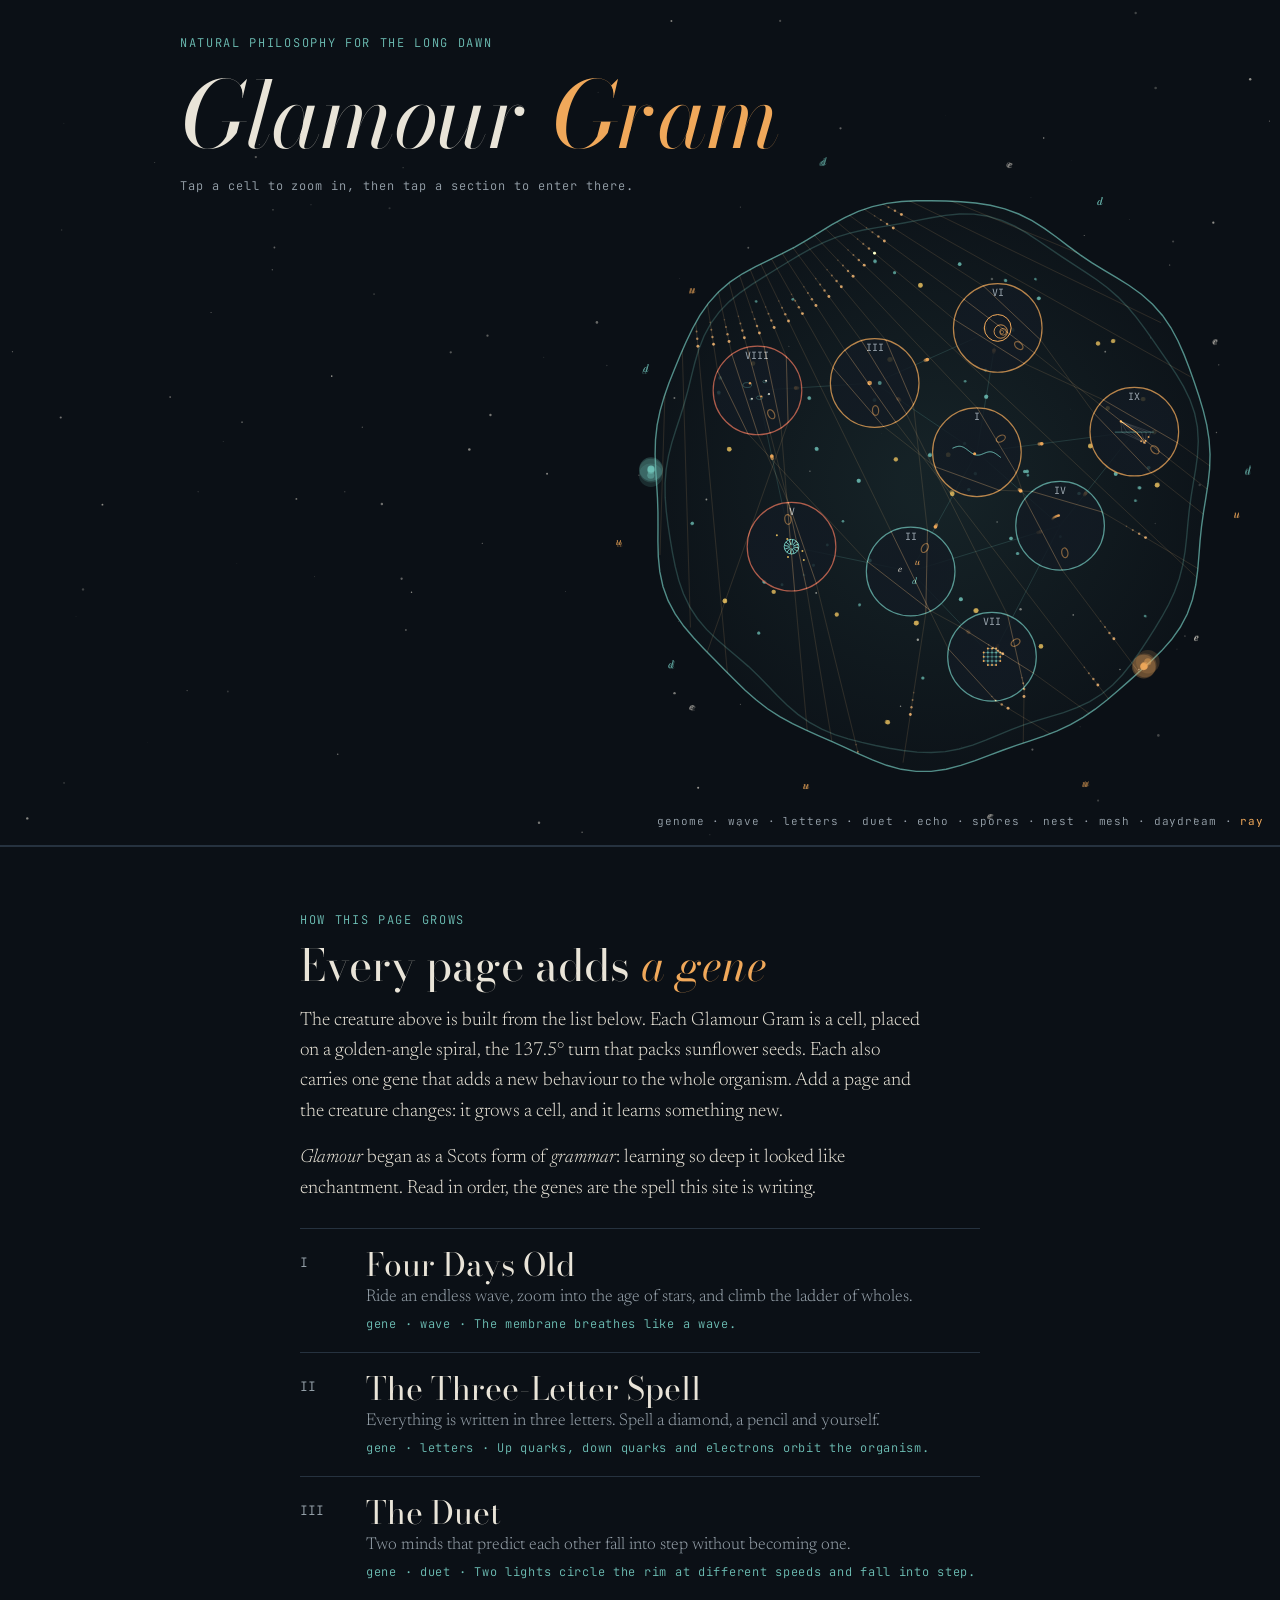
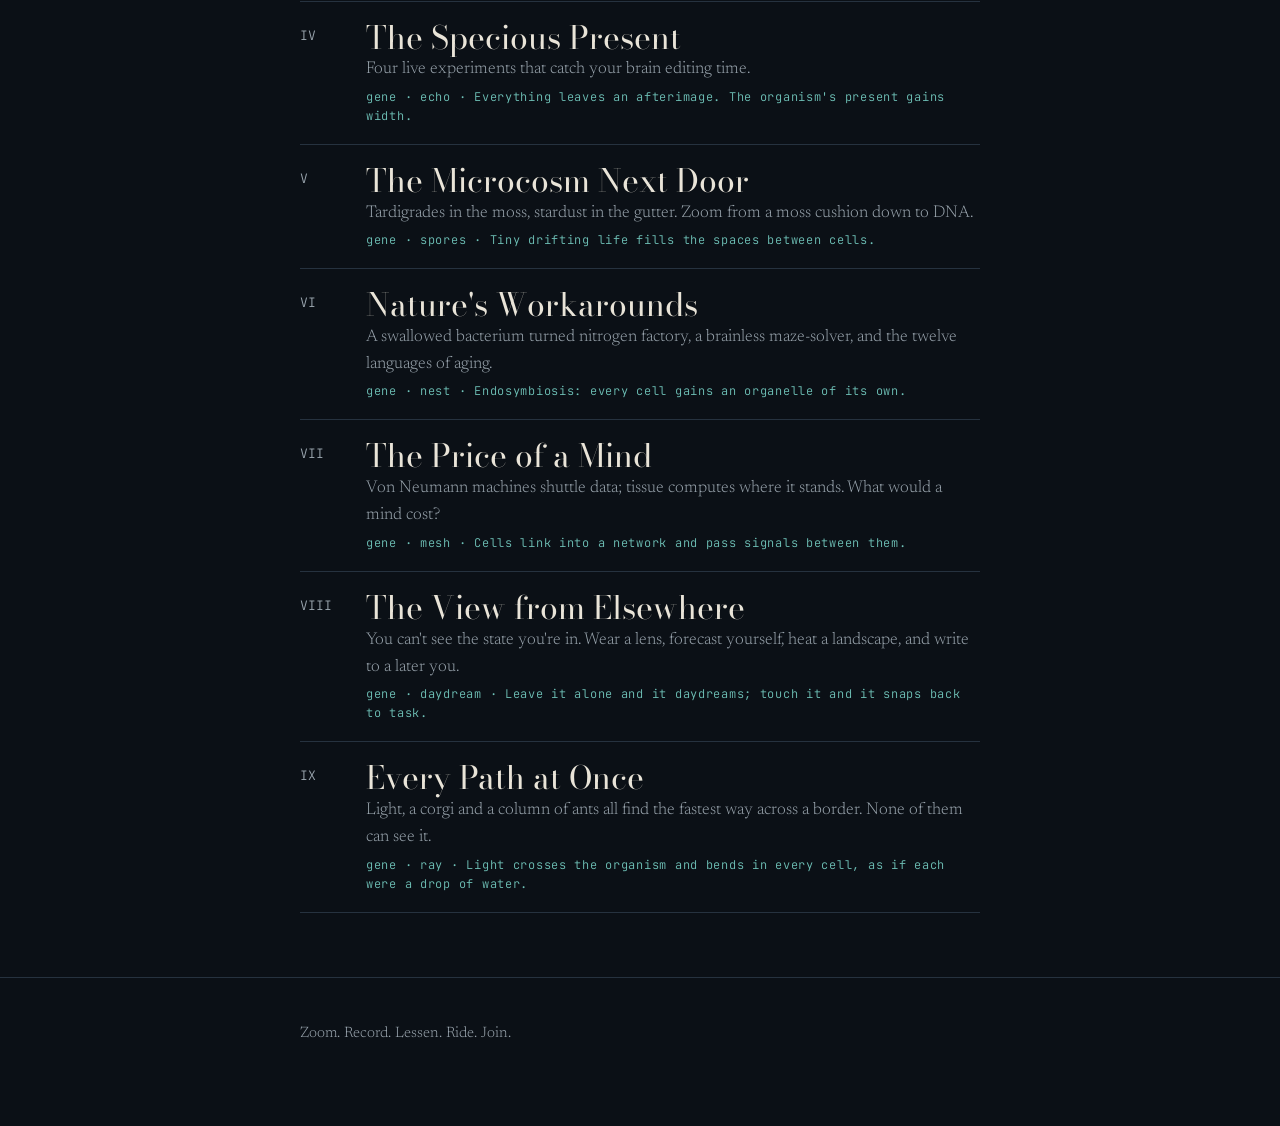
==== commit cce54b74: "Call the app GlamGram and give it a fresh install identity - Manifest name and short_name are now Gl" ====
--- a/index.html
+++ b/index.html
@@ -7,6 +7,7 @@
 <link rel="manifest" href="manifest.webmanifest">
 <link rel="icon" href="icons/icon.svg" type="image/svg+xml">
 <link rel="apple-touch-icon" href="icons/apple-touch-icon.png">
+<meta name="apple-mobile-web-app-title" content="GlamGram">
 <script>if("serviceWorker" in navigator) addEventListener("load", () => navigator.serviceWorker.register("sw.js"));</script>
 <title>Glamour Gram</title>
 <meta name="description" content="Natural philosophy for the long dawn. A living index: every page is a cell, and every new page adds a gene to the organism.">
@@ -78,7 +79,7 @@
 
 <footer><div class="wrap">
   <p>Zoom. Record. Lessen. Ride. Join.</p>
-  <p class="keep" id="keep" hidden><span id="keepText">Every page works offline. Install Glamour Gram and it opens like an app.</span><button type="button" id="keepBtn">Install</button></p>
+  <p class="keep" id="keep" hidden><span id="keepText">Every page works offline. Install GlamGram and it opens like an app.</span><button type="button" id="keepBtn">Install</button></p>
 </div></footer>
 
 <script>
@@ -587,7 +588,7 @@
   addEventListener("appinstalled", () => { keep.hidden = true; });
   btn.addEventListener("click", async () => { if(!offer) return; offer.prompt(); await offer.userChoice; offer = null; keep.hidden = true; });
   if(/iPad|iPhone|iPod/.test(navigator.userAgent) || (navigator.platform === "MacIntel" && navigator.maxTouchPoints > 1)){
-    text.textContent = "Every page works offline. To keep Glamour Gram on your home screen, tap Share, then Add to Home Screen.";
+    text.textContent = "Every page works offline. To keep GlamGram on your home screen, tap Share, then Add to Home Screen.";
     btn.hidden = true; keep.hidden = false;
   }
 })();
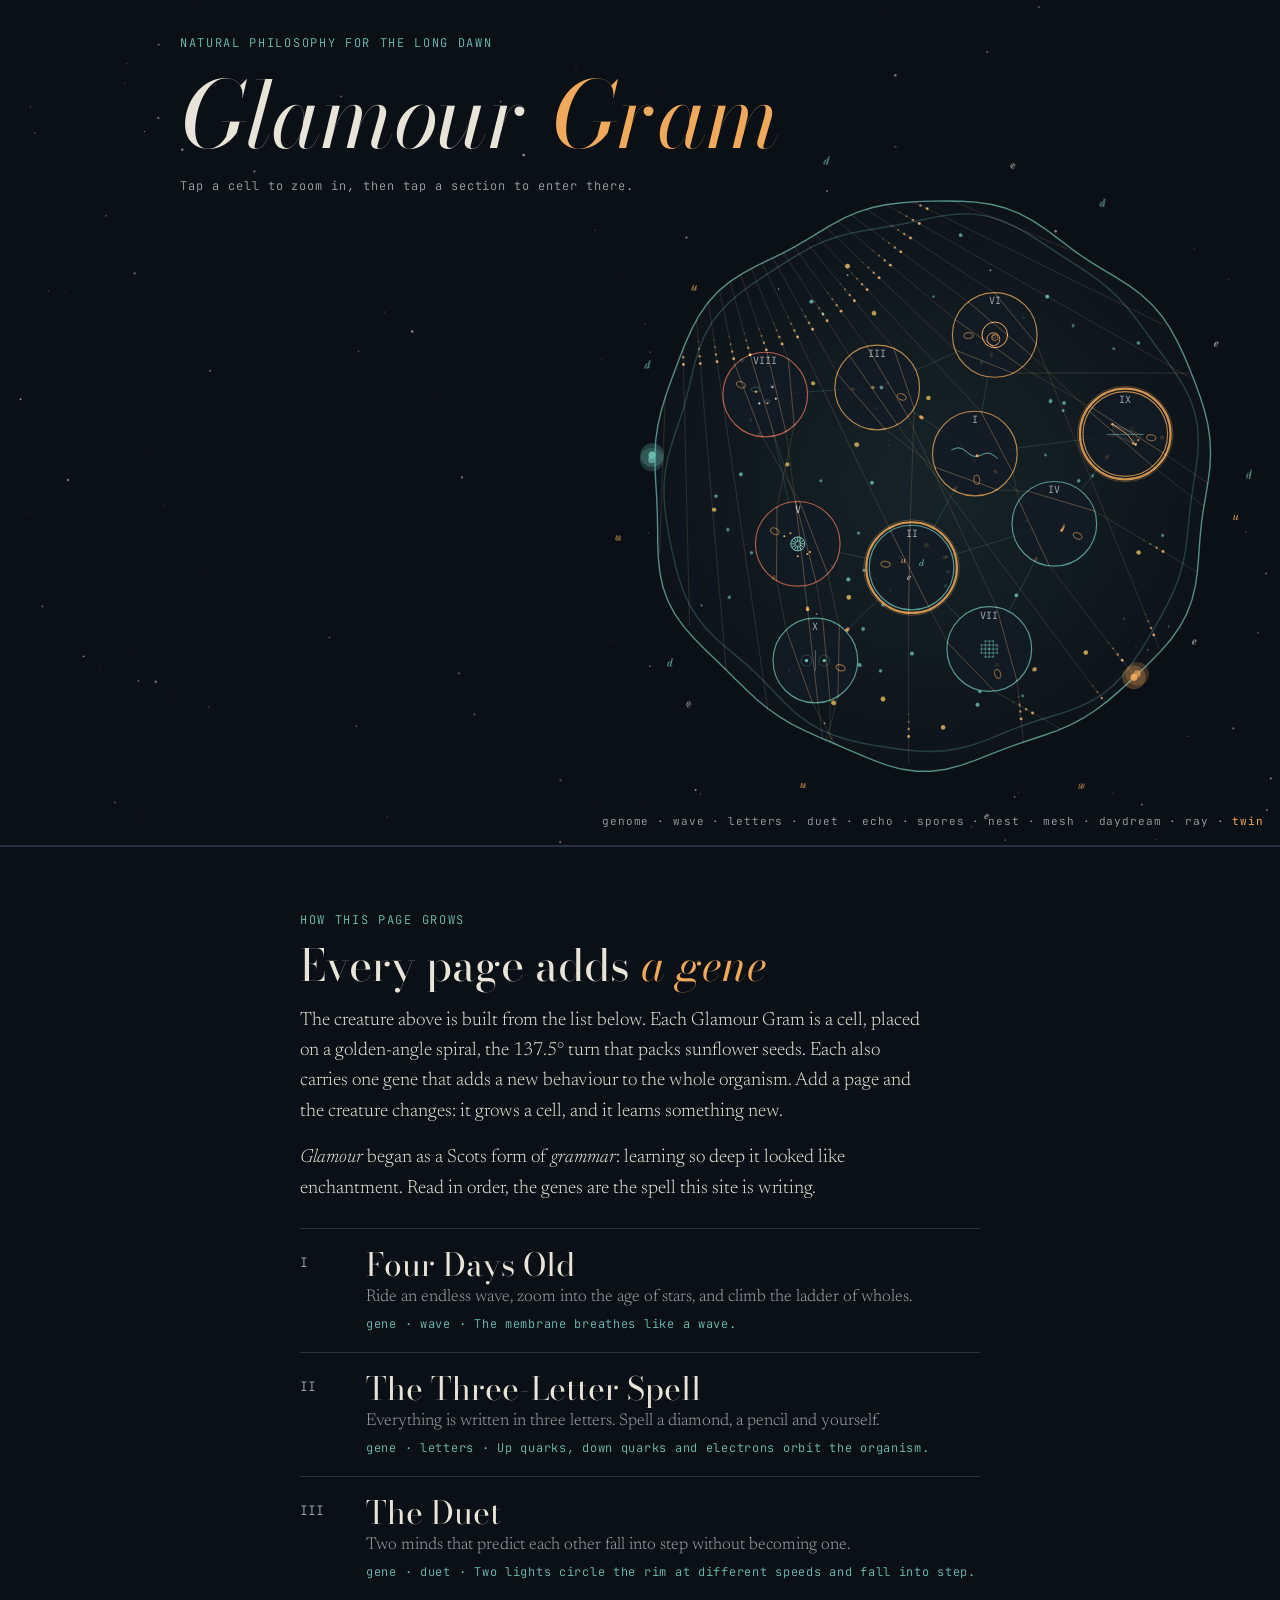
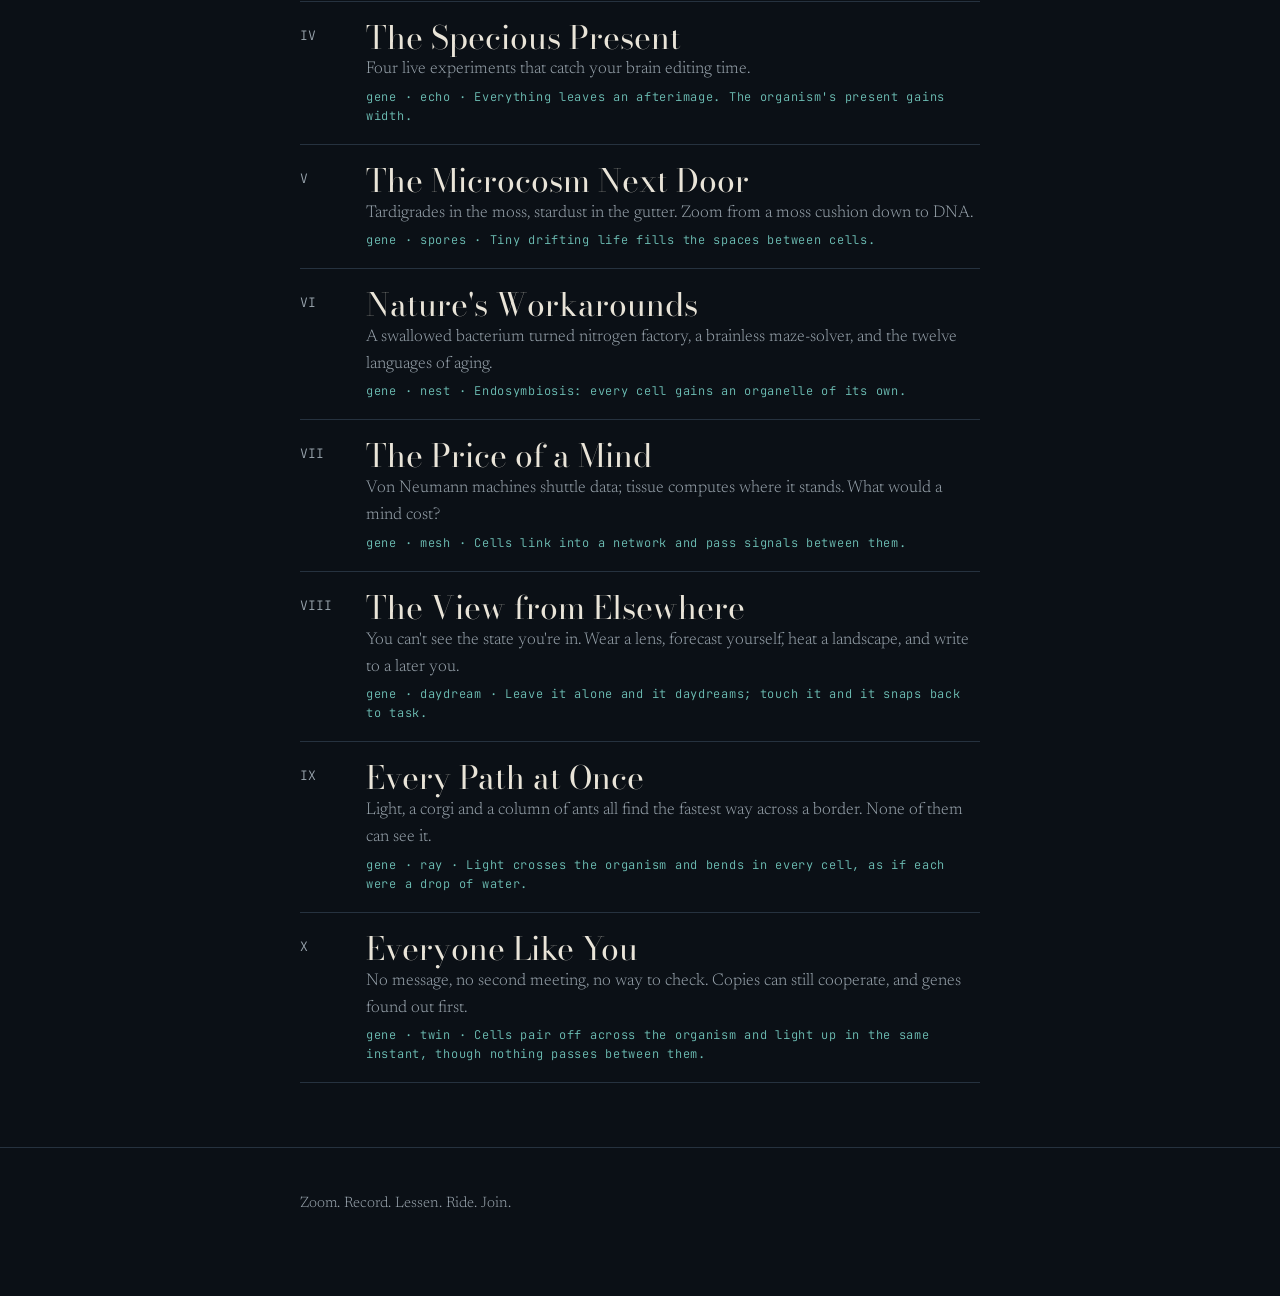
==== commit 28da5481: "Add page X, Everyone Like You, and the twin gene Copies can cooperate with no message and no second " ====
--- a/index.html
+++ b/index.html
@@ -120,7 +120,11 @@
   {n:"IX", slug:"every-path.html", title:"Every Path at Once", hue:"--dawn", gene:"ray",
    hook:"Light, a corgi and a column of ants all find the fastest way across a border. None of them can see it.",
    effect:"Light crosses the organism and bends in every cell, as if each were a drop of water.",
-   sections:[["lifeguard","The lifeguard"],["fermat","How does light know?"],["every-path","Every path"],["ants","Ants that refract"],["elvis","Elvis"],["right-way","A right way"]]}
+   sections:[["lifeguard","The lifeguard"],["fermat","How does light know?"],["every-path","Every path"],["ants","Ants that refract"],["elvis","Elvis"],["right-way","A right way"]]},
+  {n:"X", slug:"everyone-like-you.html", title:"Everyone Like You", hue:"--sea", gene:"twin",
+   hook:"No message, no second meeting, no way to check. Copies can still cooperate, and genes found out first.",
+   effect:"Cells pair off across the organism and light up in the same instant, though nothing passes between them.",
+   sections:[["twin","Your twin"],["evolution","Selection"],["omega","Two boxes"],["forecast","A forecast you hear"],["ceiling","Nature's ceiling"],["everywhere","Everywhere"],["nearest","The nearest copy"]]}
 ];
 
 const css = getComputedStyle(document.documentElement);
@@ -326,6 +330,16 @@
       }
     }
     ctx.fillStyle = C("--dawn"); ctx.globalAlpha = 1; ctx.beginPath(); ctx.arc(ax, ay, Math.max(1.2, R*0.05), 0, 7); ctx.fill();
+  },
+  twin(x,y,R,t){   // two rooms and a wall: the same choice lights both at once, and neither light reaches the wall in time
+    const k = Math.floor(t/1.8), u = t/1.8 - k, col = C(k % 2 ? "--dawn" : "--sea");
+    ctx.strokeStyle = C("--ink"); ctx.globalAlpha = 0.35; ctx.lineWidth = 1; ctx.beginPath(); ctx.moveTo(x, y - R*0.45); ctx.lineTo(x, y + R*0.45); ctx.stroke();
+    [-1, 1].forEach(d=>{
+      const px = x + d*R*0.38;
+      ctx.strokeStyle = col; ctx.globalAlpha = 0.5*(1 - u); ctx.beginPath(); ctx.arc(px, y, R*(0.08 + 0.3*u), 0, 7); ctx.stroke();
+      ctx.globalAlpha = 1; ctx.fillStyle = col; ctx.beginPath(); ctx.arc(px, y, Math.max(1.5, R*0.07), 0, 7); ctx.fill();
+    });
+    ctx.globalAlpha = 1;
   },
   glow(x,y,R,t){ ctx.fillStyle = C("--dawn"); ctx.globalAlpha = 0.5 + 0.3*Math.sin(t); ctx.beginPath(); ctx.arc(x,y,R*0.15,0,7); ctx.fill(); ctx.globalAlpha = 1; }
 };
@@ -469,6 +483,9 @@
     ctx.textAlign = "left";
   });
 
+  // twin gene: two far-apart cells light up in the same instant, with no link between them
+  if(has("twin")) twins(t);
+
   // ray gene: light crosses the organism and bends in every cell
   if(has("ray")) rays(t, dt);
 
@@ -569,6 +586,24 @@
   }
 }
 
+/* ---------- twin gene: cells pair off across the organism and light up together; the ring from each fades before it could reach the other ---------- */
+const pairs = (()=>{   // each cell in turn takes the farthest cell still unpaired
+  const left = cells.map((_, i)=>i), out = [], dist = (i, j)=>Math.hypot(cells[i].x - cells[j].x, cells[i].y - cells[j].y);
+  while(left.length > 1){ const i = left.shift(); let k = 0; left.forEach((j, m)=>{ if(dist(i, j) > dist(i, left[k])) k = m; }); out.push([i, left.splice(k, 1)[0]]); }
+  return out;
+})();
+function twins(t){
+  const fade = Math.max(0, Math.min(1, (220 - cells[0].r*cam.s)/120));
+  if(fade <= 0 || !pairs.length) return;
+  const P = 2.2, k = Math.floor(Math.max(0, t)/P), u = Math.max(0, t)/P - k, col = C(k % 2 ? "--dawn" : "--sea"), glow = reduce ? 0.8 : Math.max(0, 1 - u/0.45);
+  pairs[k % pairs.length].forEach(i=>{
+    const cl = cells[i], [x, y] = toScreen(...cellXY(cl)), R = cl.r*cam.s;
+    ctx.strokeStyle = col; ctx.lineWidth = 2.2; ctx.globalAlpha = 0.9*glow*fade; ctx.beginPath(); ctx.arc(x, y, R + 3, 0, 7); ctx.stroke();
+    if(!reduce){ ctx.lineWidth = 1; ctx.globalAlpha = 0.3*(1 - u)*fade; ctx.beginPath(); ctx.arc(x, y, R + 3 + u*0.35*cam.s, 0, 7); ctx.stroke(); }
+  });
+  ctx.globalAlpha = 1; ctx.lineWidth = 1;
+}
+
 /* ---------- run ---------- */
 addEventListener("resize", resize);
 resize();
@@ -576,7 +611,7 @@
 if(reduce){ render(2); }
 else {
   let last = performance.now(), t = 0;
-  (function loop(now){ const dt = Math.min(0.05, (now-last)/1000); last = now; const k = daydream(dt); t += dt*k; render(t, dt*k); requestAnimationFrame(loop); })(last);
+  (function loop(now){ const dt = Math.max(0, Math.min(0.05, (now-last)/1000)); last = now; const k = daydream(dt); t += dt*k; render(t, dt*k); requestAnimationFrame(loop); })(last);   // a frame's timestamp can come in just before the last one
 }
 
 /* ---------- keep it: install as an app, where the browser allows ---------- */
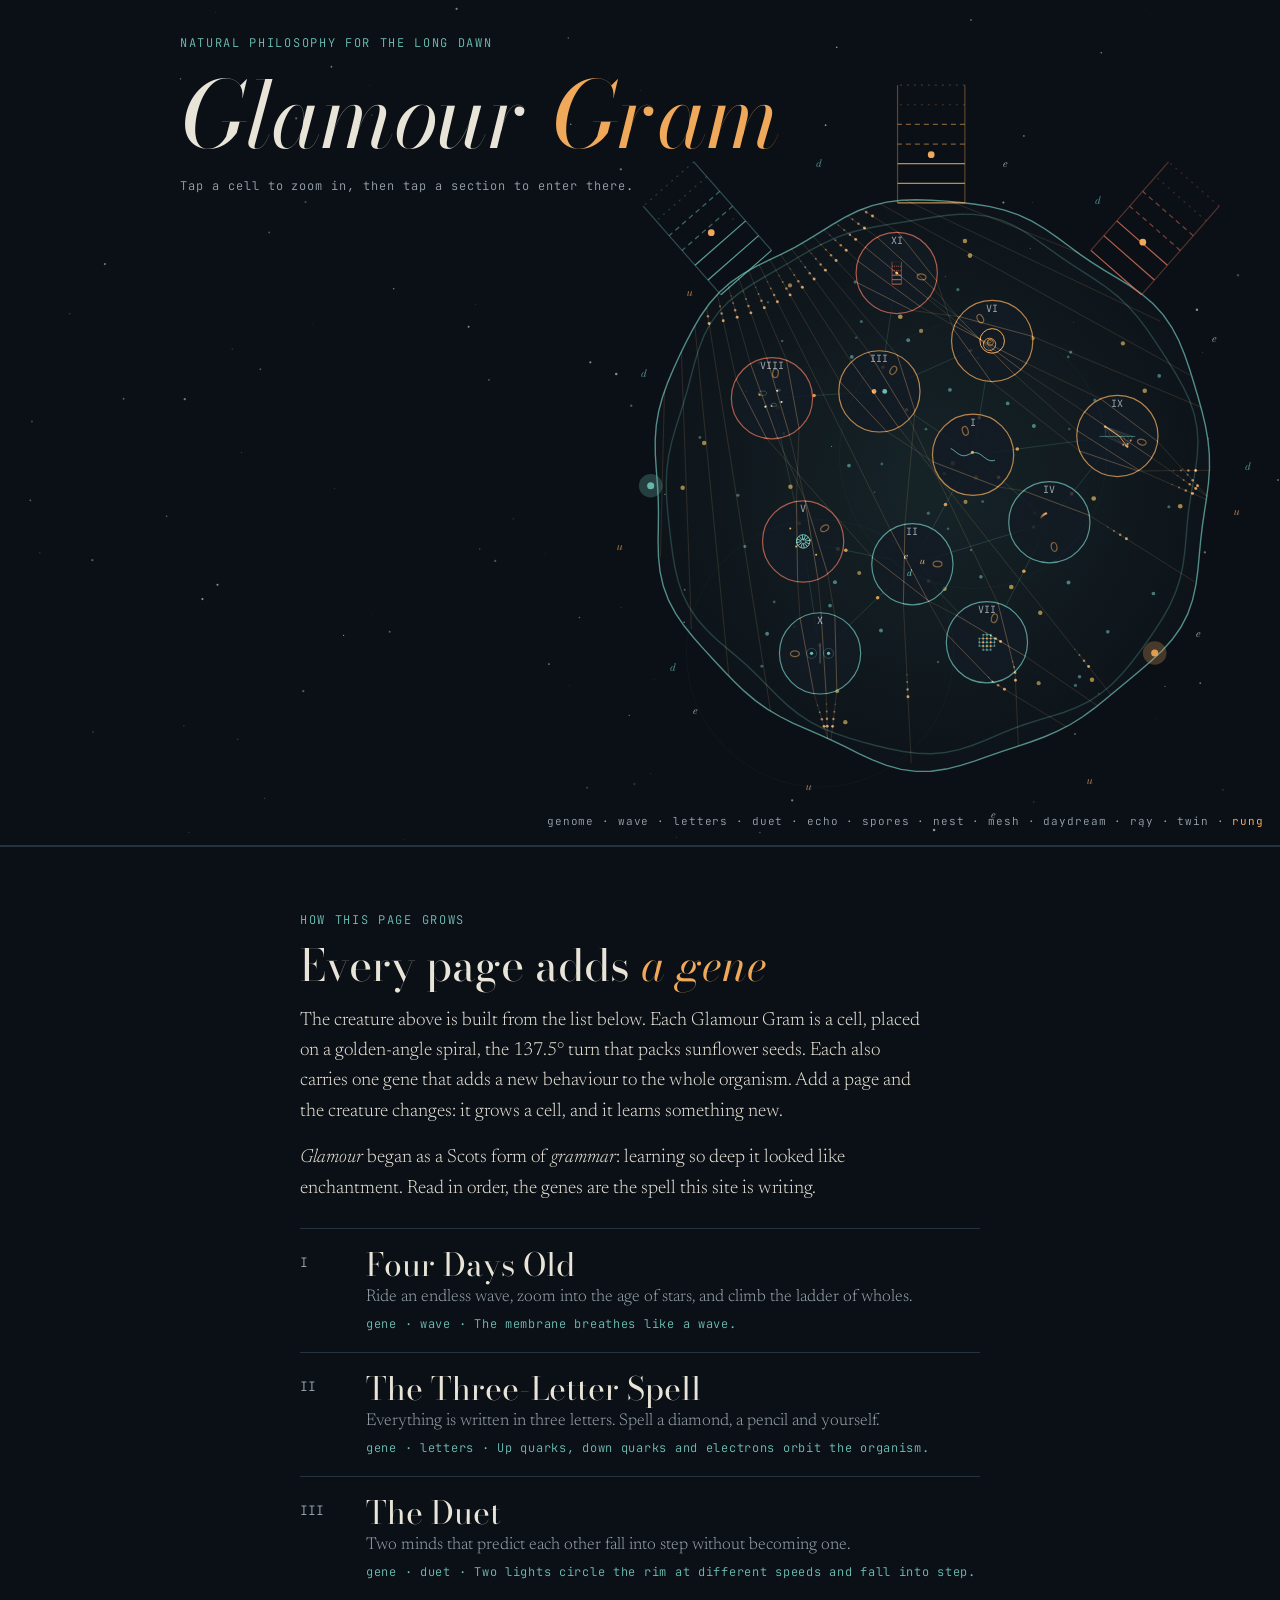
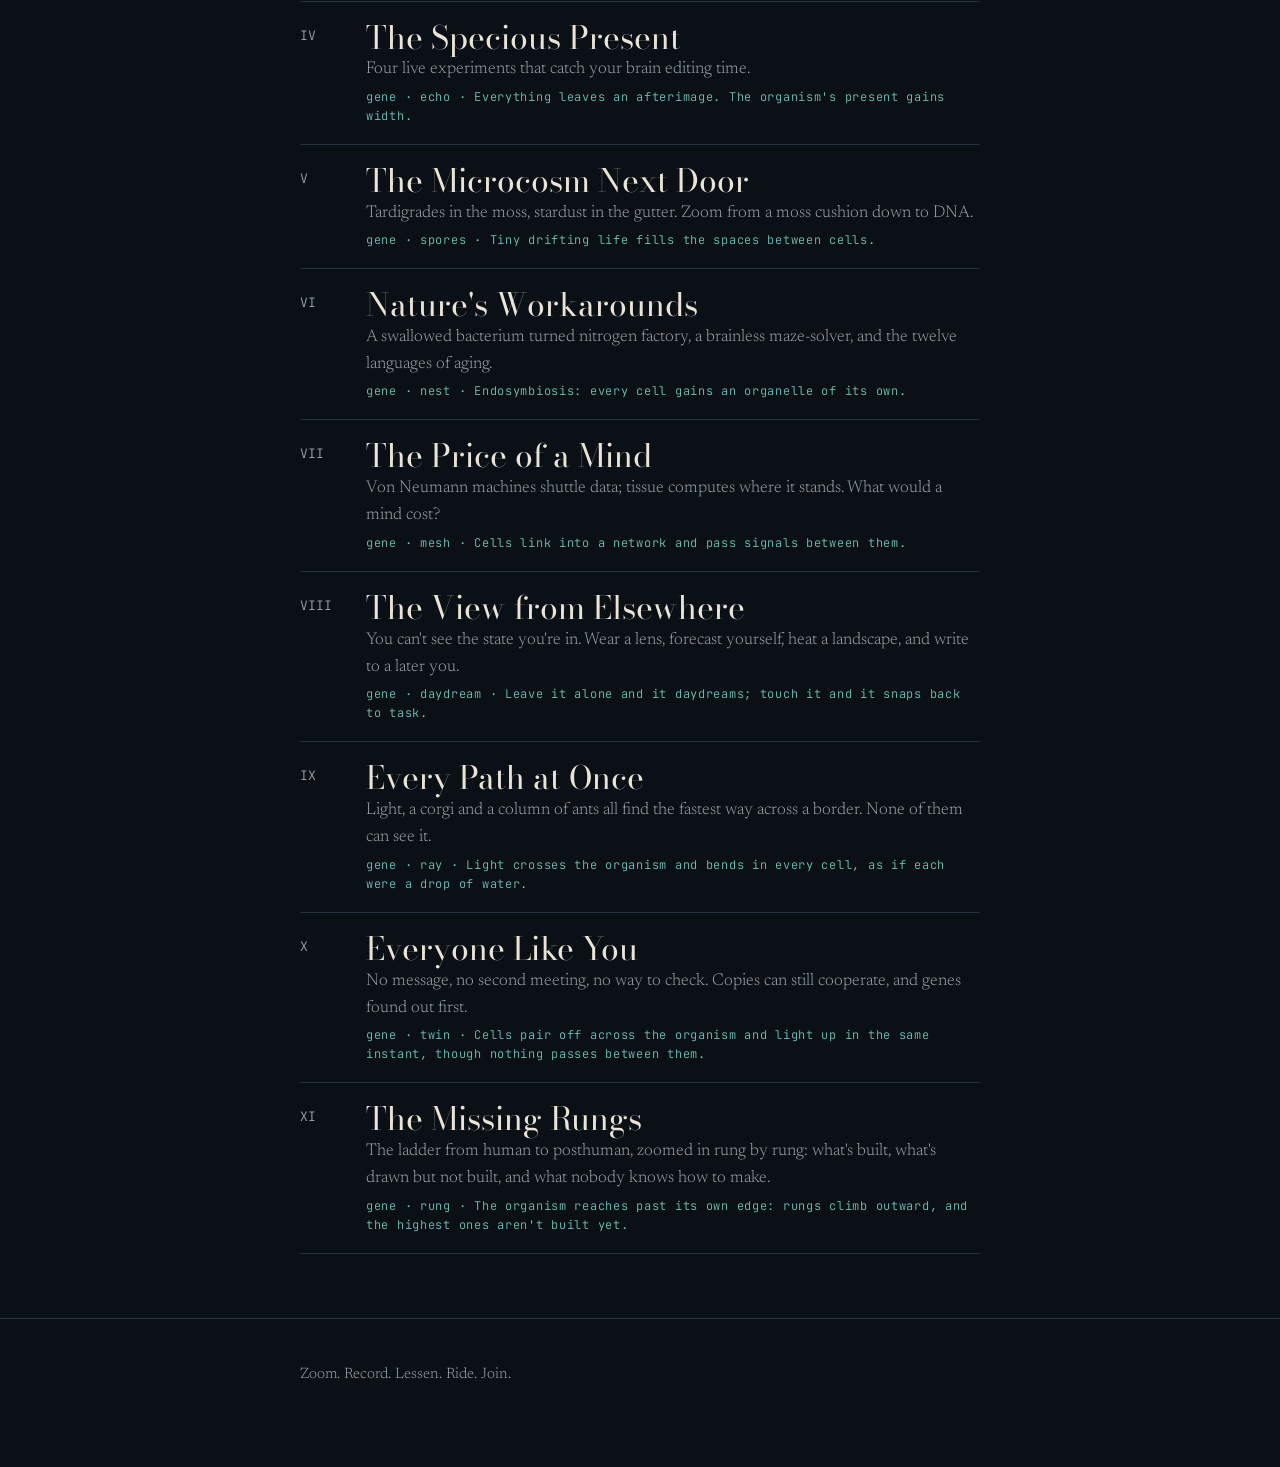
==== commit 958879cc: "Add page XI, The Missing Rungs, and the rung gene The ladder from human to posthuman, zoomed in rung" ====
--- a/index.html
+++ b/index.html
@@ -124,7 +124,11 @@
   {n:"X", slug:"everyone-like-you.html", title:"Everyone Like You", hue:"--sea", gene:"twin",
    hook:"No message, no second meeting, no way to check. Copies can still cooperate, and genes found out first.",
    effect:"Cells pair off across the organism and light up in the same instant, though nothing passes between them.",
-   sections:[["twin","Your twin"],["evolution","Selection"],["omega","Two boxes"],["forecast","A forecast you hear"],["ceiling","Nature's ceiling"],["everywhere","Everywhere"],["nearest","The nearest copy"]]}
+   sections:[["twin","Your twin"],["evolution","Selection"],["omega","Two boxes"],["forecast","A forecast you hear"],["ceiling","Nature's ceiling"],["everywhere","Everywhere"],["nearest","The nearest copy"]]},
+  {n:"XI", slug:"missing-rungs.html", title:"The Missing Rungs", hue:"--ember", gene:"rung",
+   hook:"The ladder from human to posthuman, zoomed in rung by rung: what's built, what's drawn but not built, and what nobody knows how to make.",
+   effect:"The organism reaches past its own edge: rungs climb outward, and the highest ones aren't built yet.",
+   sections:[["three","The three supers"],["ladder","The ladder"],["health","Escape velocity"],["mind","Ten bits a second"],["mood","The treadmill inside"],["after","How big is a mind?"],["rungs","The lowest gap"]]}
 ];
 
 const css = getComputedStyle(document.documentElement);
@@ -339,6 +343,21 @@
       ctx.strokeStyle = col; ctx.globalAlpha = 0.5*(1 - u); ctx.beginPath(); ctx.arc(px, y, R*(0.08 + 0.3*u), 0, 7); ctx.stroke();
       ctx.globalAlpha = 1; ctx.fillStyle = col; ctx.beginPath(); ctx.arc(px, y, Math.max(1.5, R*0.07), 0, 7); ctx.fill();
     });
+    ctx.globalAlpha = 1;
+  },
+  rung(x,y,R,t){   // a little ladder: the low rungs solid, the high ones dashed then missing, and a light that climbs to the lowest gap
+    const w = R*0.42, x0 = x - w/2, x1 = x + w/2, y0 = y + R*0.5, y1 = y - R*0.5, N = 6;
+    ctx.strokeStyle = C("--ember"); ctx.globalAlpha = 0.5; ctx.lineWidth = Math.max(1, R*0.02);
+    ctx.beginPath(); ctx.moveTo(x0, y0); ctx.lineTo(x0, y1); ctx.moveTo(x1, y0); ctx.lineTo(x1, y1); ctx.stroke();
+    for(let k=0;k<N;k++){
+      const ry = y0 + (y1 - y0)*k/(N-1), kind = k < 3 ? 0 : k < 5 ? 1 : 2;   // built, drawn, missing
+      ctx.globalAlpha = kind === 0 ? 0.85 : kind === 1 ? 0.6 : 0.3;
+      ctx.setLineDash(kind === 0 ? [] : kind === 1 ? [R*0.05, R*0.04] : [R*0.02, R*0.05]);
+      ctx.beginPath(); ctx.moveTo(x0, ry); ctx.lineTo(x1, ry); ctx.stroke();
+    }
+    ctx.setLineDash([]);
+    const climb = 2 + (Math.sin(t*0.9)*0.5 + 0.5)*0.6, cy = y0 + (y1 - y0)*climb/(N-1);   // sits just below the first missing rung
+    ctx.globalAlpha = 1; ctx.fillStyle = C("--dawn"); ctx.beginPath(); ctx.arc(x, cy, Math.max(1.5, R*0.06), 0, 7); ctx.fill();
     ctx.globalAlpha = 1;
   },
   glow(x,y,R,t){ ctx.fillStyle = C("--dawn"); ctx.globalAlpha = 0.5 + 0.3*Math.sin(t); ctx.beginPath(); ctx.arc(x,y,R*0.15,0,7); ctx.fill(); ctx.globalAlpha = 1; }
@@ -483,6 +502,9 @@
     ctx.textAlign = "left";
   });
 
+  // rung gene: the organism reaches past its own edge, growing ladders whose highest rungs aren't built yet
+  if(has("rung")) rungsGene(t);
+
   // twin gene: two far-apart cells light up in the same instant, with no link between them
   if(has("twin")) twins(t);
 
@@ -604,6 +626,34 @@
   ctx.globalAlpha = 1; ctx.lineWidth = 1;
 }
 
+/* ---------- rung gene: ladders climb outward from the rim; low rungs solid, high ones dashed, the top missing, with a light that stops at the lowest gap ---------- */
+const ladders = (()=>{   // a few directions, spread around, each a short ladder reaching out past the membrane
+  const hue = ["--sea", "--dawn", "--ember"];
+  return Array.from({length: 3}, (_, i)=>({ a: -Math.PI/2 + (i - 1)*0.72, col: hue[i], phase: i*1.3 }));
+})();
+function rungsGene(t){
+  const fade = Math.max(0, Math.min(1, (260 - cells[0].r*cam.s)/140));   // fades as a cell fills the view
+  if(fade <= 0) return;
+  const [ox, oy] = toScreen(0, 0), OR = 0.95*cam.s, N = 7, reach = OR*0.42, half = OR*0.12;
+  ladders.forEach(L=>{
+    const ca = Math.cos(L.a), sa = Math.sin(L.a), px = -sa, py = ca;   // along the ladder, and across it
+    const bx = ox + ca*OR, by = oy + sa*OR;                            // foot on the rim
+    ctx.strokeStyle = C(L.col); ctx.lineWidth = 1.2;
+    [-1, 1].forEach(s=>{ ctx.globalAlpha = 0.35*fade; ctx.beginPath(); ctx.moveTo(bx + px*half*s, by + py*half*s); ctx.lineTo(bx + ca*reach + px*half*s, by + sa*reach + py*half*s); ctx.stroke(); });
+    for(let k=0;k<N;k++){
+      const f = k/(N-1), rx = bx + ca*reach*f, ry = by + sa*reach*f, kind = k < 3 ? 0 : k < 5 ? 1 : 2;
+      ctx.globalAlpha = (kind === 0 ? 0.8 : kind === 1 ? 0.5 : 0.25)*fade;
+      ctx.setLineDash(kind === 0 ? [] : kind === 1 ? [5, 4] : [2, 5]);
+      ctx.beginPath(); ctx.moveTo(rx + px*half, ry + py*half); ctx.lineTo(rx - px*half, ry - py*half); ctx.stroke();
+    }
+    ctx.setLineDash([]);
+    const climb = 2 + (reduce ? 0.3 : (Math.sin(t*0.8 + L.phase)*0.5 + 0.5))*0.7, f = climb/(N-1);   // the climber waits just below the first missing rung
+    ctx.globalAlpha = fade; ctx.fillStyle = C("--dawn");
+    ctx.beginPath(); ctx.arc(bx + ca*reach*f, by + sa*reach*f, Math.max(1.5, OR*0.012), 0, 7); ctx.fill();
+  });
+  ctx.globalAlpha = 1; ctx.lineWidth = 1;
+}
+
 /* ---------- run ---------- */
 addEventListener("resize", resize);
 resize();
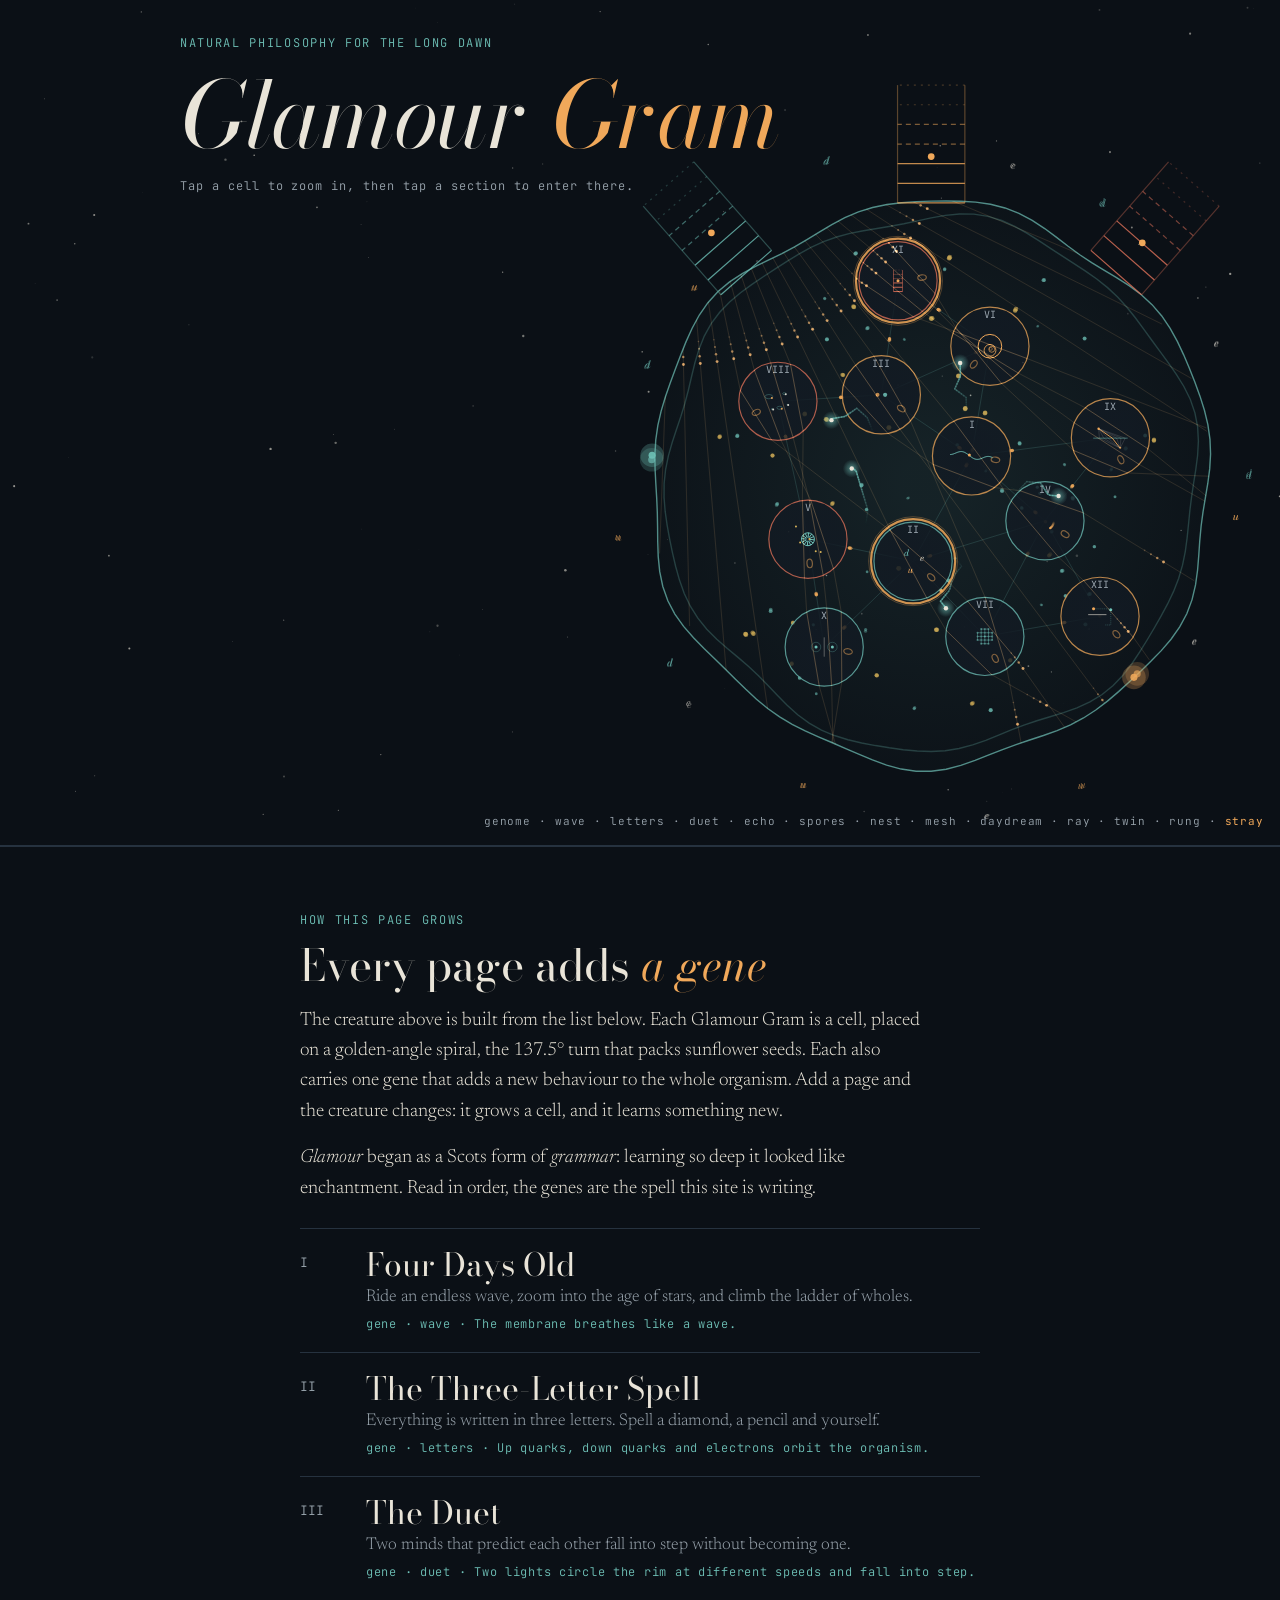
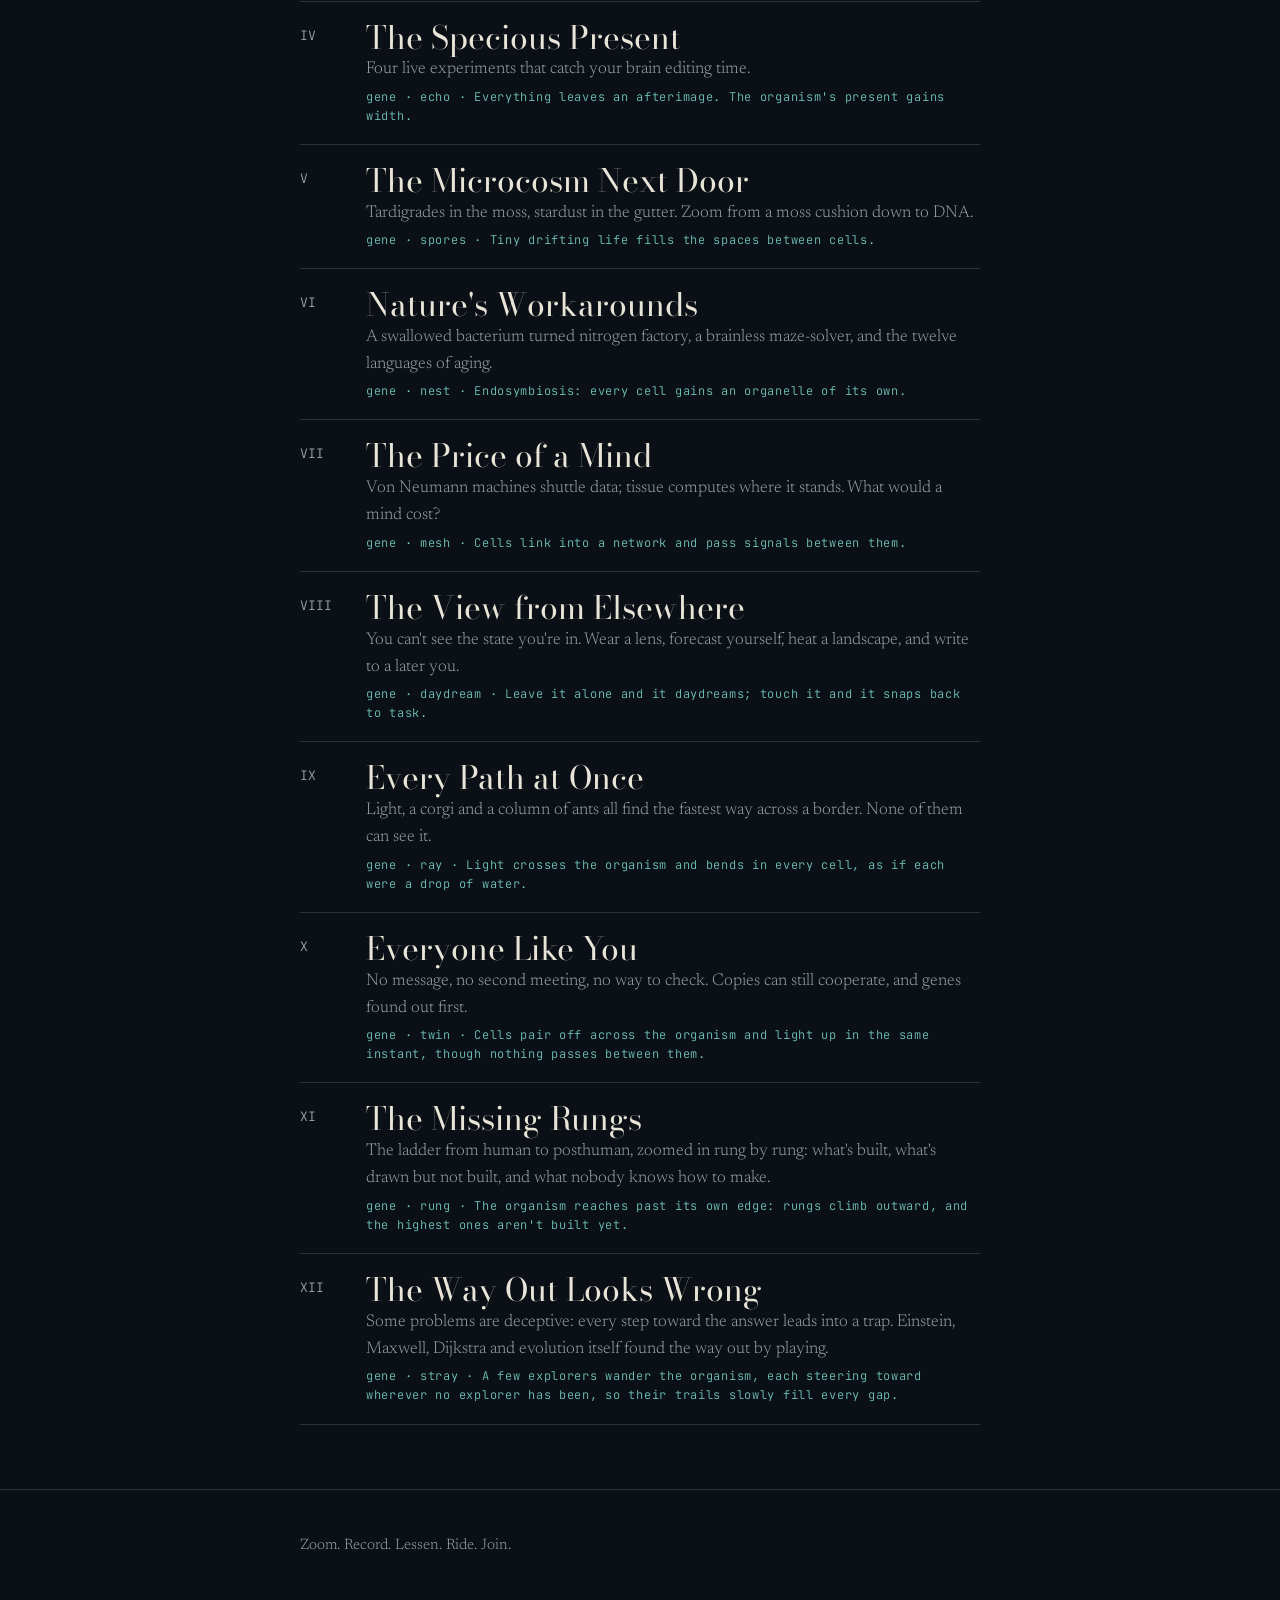
==== commit 068d8e5e: "Add page XII, The Way Out Looks Wrong, and the stray gene From the owner's climb seed (issue #6): pl" ====
--- a/index.html
+++ b/index.html
@@ -128,7 +128,11 @@
   {n:"XI", slug:"missing-rungs.html", title:"The Missing Rungs", hue:"--ember", gene:"rung",
    hook:"The ladder from human to posthuman, zoomed in rung by rung: what's built, what's drawn but not built, and what nobody knows how to make.",
    effect:"The organism reaches past its own edge: rungs climb outward, and the highest ones aren't built yet.",
-   sections:[["three","The three supers"],["ladder","The ladder"],["health","Escape velocity"],["mind","Ten bits a second"],["mood","The treadmill inside"],["after","How big is a mind?"],["rungs","The lowest gap"]]}
+   sections:[["three","The three supers"],["ladder","The ladder"],["health","Escape velocity"],["mind","Ten bits a second"],["mood","The treadmill inside"],["after","How big is a mind?"],["rungs","The lowest gap"]]},
+  {n:"XII", slug:"way-out.html", title:"The Way Out Looks Wrong", hue:"--dawn", gene:"stray",
+   hook:"Some problems are deceptive: every step toward the answer leads into a trap. Einstein, Maxwell, Dijkstra and evolution itself found the way out by playing.",
+   effect:"A few explorers wander the organism, each steering toward wherever no explorer has been, so their trails slowly fill every gap.",
+   sections:[["played","Combinatory play"],["cafe","Dijkstra's café"],["maze","The deceptive maze"],["evolution","Evolution plays"],["stones","Stepping stones"]]}
 ];
 
 const css = getComputedStyle(document.documentElement);
@@ -359,6 +363,18 @@
     const climb = 2 + (Math.sin(t*0.9)*0.5 + 0.5)*0.6, cy = y0 + (y1 - y0)*climb/(N-1);   // sits just below the first missing rung
     ctx.globalAlpha = 1; ctx.fillStyle = C("--dawn"); ctx.beginPath(); ctx.arc(x, cy, Math.max(1.5, R*0.06), 0, 7); ctx.fill();
     ctx.globalAlpha = 1;
+  },
+  stray(x,y,R,t){   // a wall between a dot and the exit: the dot goes away, up and round, because the way out looks wrong
+    const P = [[x + R*0.25, y + R*0.4], [x + R*0.5, y + R*0.4], [x + R*0.5, y - R*0.35], [x - R*0.3, y - R*0.35]];
+    ctx.strokeStyle = C("--ink"); ctx.globalAlpha = 0.6; ctx.lineWidth = Math.max(1, R*0.03);
+    ctx.beginPath(); ctx.moveTo(x - R*0.55, y - R*0.08); ctx.lineTo(x + R*0.3, y - R*0.08); ctx.stroke();
+    ctx.globalAlpha = 0.35; ctx.setLineDash([R*0.04, R*0.05]); ctx.strokeStyle = C("--sea");
+    ctx.beginPath(); P.forEach((p, i) => i ? ctx.lineTo(p[0], p[1]) : ctx.moveTo(p[0], p[1])); ctx.stroke(); ctx.setLineDash([]);
+    ctx.globalAlpha = 1; ctx.fillStyle = C("--dawn"); ctx.beginPath(); ctx.arc(P[3][0], P[3][1], Math.max(1.5, R*0.07), 0, 7); ctx.fill();
+    const L = [0, 1, 2].map(i => Math.hypot(P[i+1][0] - P[i][0], P[i+1][1] - P[i][1])), tot = L[0] + L[1] + L[2];
+    let d = ((t*0.22) % 1)*tot, k = 0; while(k < 2 && d > L[k]){ d -= L[k]; k++; }
+    const f = Math.min(1, d/L[k]), px = P[k][0] + (P[k+1][0] - P[k][0])*f, py = P[k][1] + (P[k+1][1] - P[k][1])*f;
+    ctx.fillStyle = C("--sea"); ctx.beginPath(); ctx.arc(px, py, Math.max(1.5, R*0.06), 0, 7); ctx.fill();
   },
   glow(x,y,R,t){ ctx.fillStyle = C("--dawn"); ctx.globalAlpha = 0.5 + 0.3*Math.sin(t); ctx.beginPath(); ctx.arc(x,y,R*0.15,0,7); ctx.fill(); ctx.globalAlpha = 1; }
 };
@@ -502,6 +518,9 @@
     ctx.textAlign = "left";
   });
 
+  // stray gene: a few explorers wander the organism, each steering for wherever no explorer has been
+  if(has("stray")) strayGene(dt);
+
   // rung gene: the organism reaches past its own edge, growing ladders whose highest rungs aren't built yet
   if(has("rung")) rungsGene(t);
 
@@ -654,6 +673,50 @@
   ctx.globalAlpha = 1; ctx.lineWidth = 1;
 }
 
+/* ---------- stray gene: novelty search in miniature; each explorer turns toward the least-visited way ahead, so the trails fill every gap ---------- */
+const strays = (()=>{
+  const N = 24, R0 = 0.95, seen = new Float32Array(N*N);
+  const cellOf = (x, y) => { const i = Math.floor((x/R0*0.5 + 0.5)*N), j = Math.floor((y/R0*0.5 + 0.5)*N); return i < 0 || j < 0 || i >= N || j >= N ? -1 : j*N + i; };
+  const walkers = Array.from({length: 5}, (_, k)=>({x: 0.25*Math.cos(k*1.26), y: 0.25*Math.sin(k*1.26), a: k*1.26 + 1, next: k*0.1, trail: []}));
+  function step(dt){
+    walkers.forEach(w=>{
+      w.next -= dt;
+      if(w.next <= 0){   // look seven ways ahead and turn toward the one explorers have visited least
+        let best = w.a, bv = Infinity;
+        for(let k = 0; k < 7; k++){
+          const a = w.a + (k - 3)*0.45, x = w.x + Math.cos(a)*0.14, y = w.y + Math.sin(a)*0.14, c = cellOf(x, y);
+          const v = Math.hypot(x, y) > 0.84 || c < 0 ? Infinity : seen[c] + Math.random()*0.25;
+          if(v < bv){ bv = v; best = a; }
+        }
+        w.a = bv === Infinity ? Math.atan2(-w.y, -w.x) + (Math.random() - 0.5) : best; w.next = 0.45;
+      }
+      w.x += Math.cos(w.a)*0.1*dt; w.y += Math.sin(w.a)*0.1*dt;
+      const c = cellOf(w.x, w.y); if(c >= 0) seen[c] += dt;
+      w.trail.push([w.x, w.y]); if(w.trail.length > 700) w.trail.shift();
+    });
+  }
+  if(reduce) for(let i = 0; i < 600; i++) step(0.05);   // a still frame that already shows the trails
+  return {step, walkers};
+})();
+function strayGene(dt){
+  const fade = Math.max(0, Math.min(1, (240 - cells[0].r*cam.s)/130));
+  if(!reduce && dt > 0) strays.step(dt);
+  if(fade <= 0) return;
+  ctx.lineWidth = 1.6; ctx.strokeStyle = C("--sea"); ctx.lineCap = "round";
+  strays.walkers.forEach(w=>{
+    const n = w.trail.length;
+    for(let i = 1; i < n; i += 2){
+      const [x1, y1] = toScreen(...w.trail[i - 1]), [x2, y2] = toScreen(...w.trail[Math.min(n - 1, i + 1)]);
+      ctx.globalAlpha = 0.75*fade*Math.pow(i/n, 1.5); ctx.beginPath(); ctx.moveTo(x1, y1); ctx.lineTo(x2, y2); ctx.stroke();
+    }
+    if(n){ const [hx, hy] = toScreen(...w.trail[n - 1]), halo = ctx.createRadialGradient(hx, hy, 0, hx, hy, 9);   // the explorer, lit
+      halo.addColorStop(0, "rgba(111,194,184,0.6)"); halo.addColorStop(1, "rgba(111,194,184,0)");
+      ctx.globalAlpha = fade; ctx.fillStyle = halo; ctx.beginPath(); ctx.arc(hx, hy, 9, 0, 7); ctx.fill();
+      ctx.fillStyle = C("--ink"); ctx.beginPath(); ctx.arc(hx, hy, 2.2, 0, 7); ctx.fill(); }
+  });
+  ctx.globalAlpha = 1; ctx.lineWidth = 1; ctx.lineCap = "butt";
+}
+
 /* ---------- run ---------- */
 addEventListener("resize", resize);
 resize();
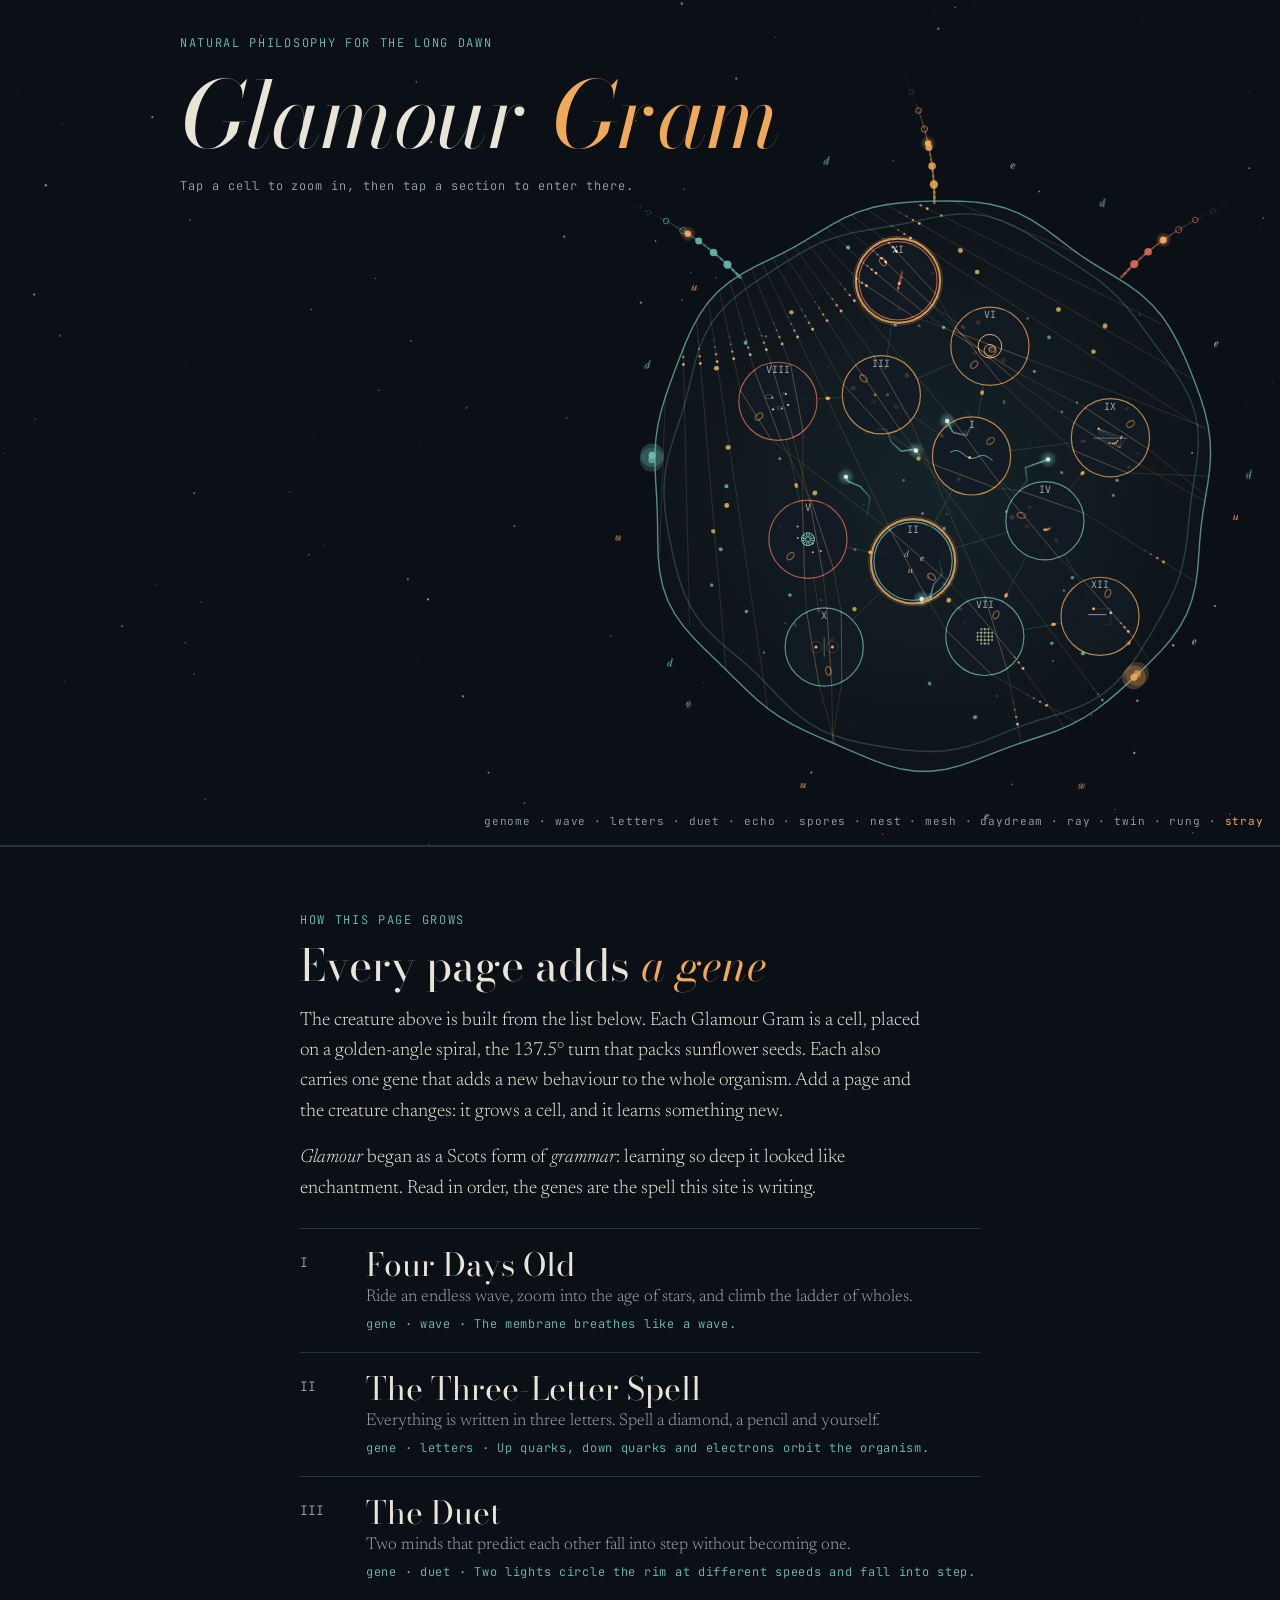
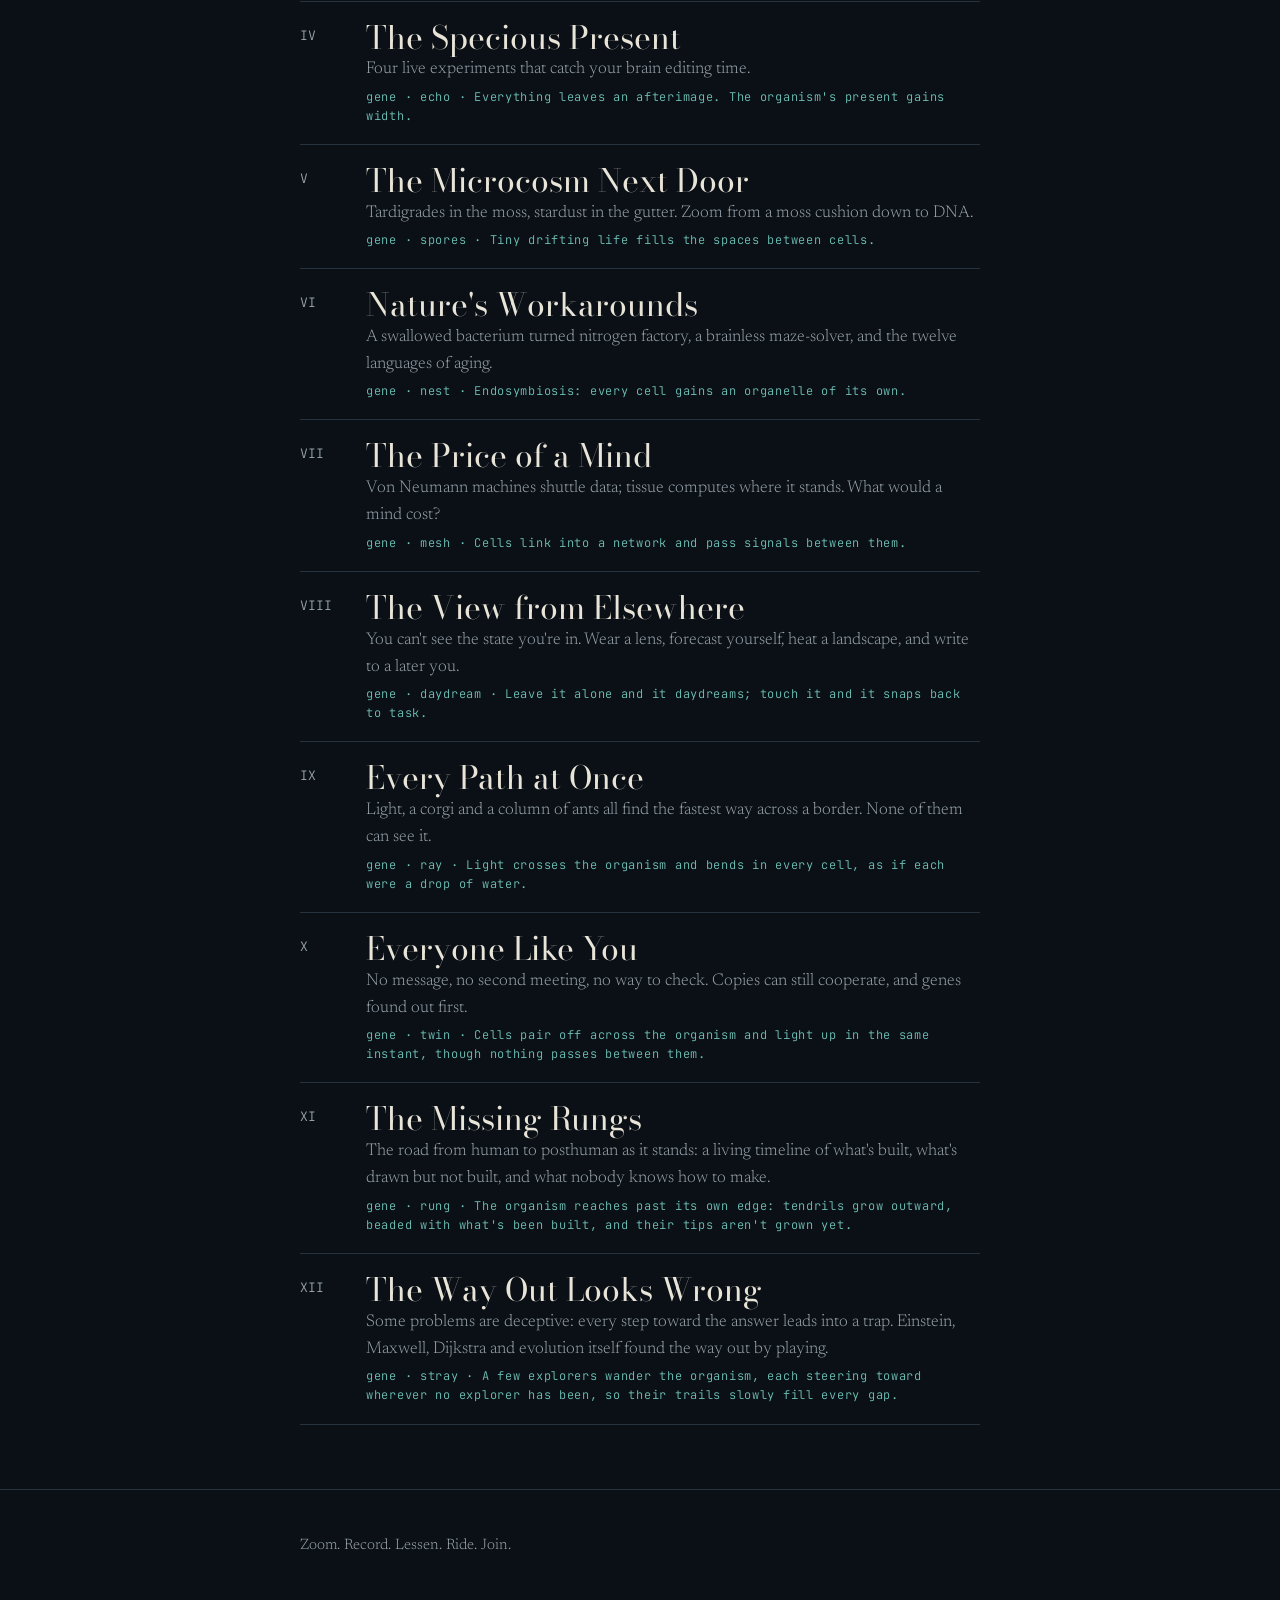
==== commit 5be9ab39: "Recut XI, The Missing Rungs: a living timeline, three instruments, fables From the owner: "lacked a " ====
--- a/index.html
+++ b/index.html
@@ -126,9 +126,9 @@
    effect:"Cells pair off across the organism and light up in the same instant, though nothing passes between them.",
    sections:[["twin","Your twin"],["evolution","Selection"],["omega","Two boxes"],["forecast","A forecast you hear"],["ceiling","Nature's ceiling"],["everywhere","Everywhere"],["nearest","The nearest copy"]]},
   {n:"XI", slug:"missing-rungs.html", title:"The Missing Rungs", hue:"--ember", gene:"rung",
-   hook:"The ladder from human to posthuman, zoomed in rung by rung: what's built, what's drawn but not built, and what nobody knows how to make.",
-   effect:"The organism reaches past its own edge: rungs climb outward, and the highest ones aren't built yet.",
-   sections:[["three","The three supers"],["ladder","The ladder"],["health","Escape velocity"],["mind","Ten bits a second"],["mood","The treadmill inside"],["after","How big is a mind?"],["rungs","The lowest gap"]]},
+   hook:"The road from human to posthuman as it stands: a living timeline of what's built, what's drawn but not built, and what nobody knows how to make.",
+   effect:"The organism reaches past its own edge: tendrils grow outward, beaded with what's been built, and their tips aren't grown yet.",
+   sections:[["timeline","So far, and next"],["health","Escape velocity"],["mind","Ten bits a second"],["mood","The treadmill inside"],["rungs","The lowest gap"]]},
   {n:"XII", slug:"way-out.html", title:"The Way Out Looks Wrong", hue:"--dawn", gene:"stray",
    hook:"Some problems are deceptive: every step toward the answer leads into a trap. Einstein, Maxwell, Dijkstra and evolution itself found the way out by playing.",
    effect:"A few explorers wander the organism, each steering toward wherever no explorer has been, so their trails slowly fill every gap.",
@@ -349,20 +349,16 @@
     });
     ctx.globalAlpha = 1;
   },
-  rung(x,y,R,t){   // a little ladder: the low rungs solid, the high ones dashed then missing, and a light that climbs to the lowest gap
-    const w = R*0.42, x0 = x - w/2, x1 = x + w/2, y0 = y + R*0.5, y1 = y - R*0.5, N = 6;
-    ctx.strokeStyle = C("--ember"); ctx.globalAlpha = 0.5; ctx.lineWidth = Math.max(1, R*0.02);
-    ctx.beginPath(); ctx.moveTo(x0, y0); ctx.lineTo(x0, y1); ctx.moveTo(x1, y0); ctx.lineTo(x1, y1); ctx.stroke();
-    for(let k=0;k<N;k++){
-      const ry = y0 + (y1 - y0)*k/(N-1), kind = k < 3 ? 0 : k < 5 ? 1 : 2;   // built, drawn, missing
-      ctx.globalAlpha = kind === 0 ? 0.85 : kind === 1 ? 0.6 : 0.3;
-      ctx.setLineDash(kind === 0 ? [] : kind === 1 ? [R*0.05, R*0.04] : [R*0.02, R*0.05]);
-      ctx.beginPath(); ctx.moveTo(x0, ry); ctx.lineTo(x1, ry); ctx.stroke();
+  rung(x,y,R,t){   // a little beaded tendril: solid beads near the root, hollow then faint ones toward the tip, and a light that climbs to the lowest gap
+    const P = f => [x + Math.sin(f*2.2 + 0.4*Math.sin(t*0.6))*R*0.22*f, y + R*0.5 - f*R*1.0];
+    ctx.strokeStyle = C("--ember"); ctx.globalAlpha = 0.5; ctx.lineWidth = Math.max(1, R*0.025); ctx.beginPath();
+    for(let k=0;k<=16;k++){ const [px, py] = P(k/16); k ? ctx.lineTo(px, py) : ctx.moveTo(px, py); } ctx.stroke();
+    for(let k=1;k<6;k++){
+      const [bx, by] = P(k/6), kind = k < 3 ? 0 : k < 5 ? 1 : 2; ctx.beginPath(); ctx.arc(bx, by, Math.max(1.2, R*0.05), 0, 7);
+      if(kind === 0){ ctx.globalAlpha = 0.85; ctx.fillStyle = C("--ember"); ctx.fill(); } else { ctx.globalAlpha = kind === 1 ? 0.6 : 0.25; ctx.stroke(); }
     }
-    ctx.setLineDash([]);
-    const climb = 2 + (Math.sin(t*0.9)*0.5 + 0.5)*0.6, cy = y0 + (y1 - y0)*climb/(N-1);   // sits just below the first missing rung
-    ctx.globalAlpha = 1; ctx.fillStyle = C("--dawn"); ctx.beginPath(); ctx.arc(x, cy, Math.max(1.5, R*0.06), 0, 7); ctx.fill();
-    ctx.globalAlpha = 1;
+    const [cx, cy] = P((2.3 + (Math.sin(t*0.9)*0.5 + 0.5)*0.6)/6);   // sits just below the first missing bead
+    ctx.globalAlpha = 1; ctx.fillStyle = C("--dawn"); ctx.beginPath(); ctx.arc(cx, cy, Math.max(1.5, R*0.06), 0, 7); ctx.fill();
   },
   stray(x,y,R,t){   // a wall between a dot and the exit: the dot goes away, up and round, because the way out looks wrong
     const P = [[x + R*0.25, y + R*0.4], [x + R*0.5, y + R*0.4], [x + R*0.5, y - R*0.35], [x - R*0.3, y - R*0.35]];
@@ -521,7 +517,7 @@
   // stray gene: a few explorers wander the organism, each steering for wherever no explorer has been
   if(has("stray")) strayGene(dt);
 
-  // rung gene: the organism reaches past its own edge, growing ladders whose highest rungs aren't built yet
+  // rung gene: the organism reaches past its own edge, growing beaded tendrils whose tips aren't grown yet
   if(has("rung")) rungsGene(t);
 
   // twin gene: two far-apart cells light up in the same instant, with no link between them
@@ -645,32 +641,40 @@
   ctx.globalAlpha = 1; ctx.lineWidth = 1;
 }
 
-/* ---------- rung gene: ladders climb outward from the rim; low rungs solid, high ones dashed, the top missing, with a light that stops at the lowest gap ---------- */
-const ladders = (()=>{   // a few directions, spread around, each a short ladder reaching out past the membrane
+/* ---------- rung gene: tendrils grow out past the membrane, beaded with what's built; the beads near the tip are drawn, then missing, and a light climbs to the lowest gap ---------- */
+const tendrils = (()=>{   // a few, spread around the rim, each curling its own way
   const hue = ["--sea", "--dawn", "--ember"];
-  return Array.from({length: 3}, (_, i)=>({ a: -Math.PI/2 + (i - 1)*0.72, col: hue[i], phase: i*1.3 }));
+  return Array.from({length: 3}, (_, i)=>({ a: -Math.PI/2 + (i - 1)*0.78, col: hue[i], phase: i*1.7, curl: i === 1 ? -0.5 : 0.55*(i - 1) || 0.4 }));
 })();
 function rungsGene(t){
   const fade = Math.max(0, Math.min(1, (260 - cells[0].r*cam.s)/140));   // fades as a cell fills the view
   if(fade <= 0) return;
-  const [ox, oy] = toScreen(0, 0), OR = 0.95*cam.s, N = 7, reach = OR*0.42, half = OR*0.12;
-  ladders.forEach(L=>{
-    const ca = Math.cos(L.a), sa = Math.sin(L.a), px = -sa, py = ca;   // along the ladder, and across it
-    const bx = ox + ca*OR, by = oy + sa*OR;                            // foot on the rim
-    ctx.strokeStyle = C(L.col); ctx.lineWidth = 1.2;
-    [-1, 1].forEach(s=>{ ctx.globalAlpha = 0.35*fade; ctx.beginPath(); ctx.moveTo(bx + px*half*s, by + py*half*s); ctx.lineTo(bx + ca*reach + px*half*s, by + sa*reach + py*half*s); ctx.stroke(); });
-    for(let k=0;k<N;k++){
-      const f = k/(N-1), rx = bx + ca*reach*f, ry = by + sa*reach*f, kind = k < 3 ? 0 : k < 5 ? 1 : 2;
-      ctx.globalAlpha = (kind === 0 ? 0.8 : kind === 1 ? 0.5 : 0.25)*fade;
-      ctx.setLineDash(kind === 0 ? [] : kind === 1 ? [5, 4] : [2, 5]);
-      ctx.beginPath(); ctx.moveTo(rx + px*half, ry + py*half); ctx.lineTo(rx - px*half, ry - py*half); ctx.stroke();
+  const [ox, oy] = toScreen(0, 0), OR = 0.95*cam.s, N = 7, reach = OR*0.46, tt = reduce ? 0 : t;
+  tendrils.forEach(T=>{
+    const sway = 0.12*Math.sin(tt*0.5 + T.phase), a = T.a + sway*0.3, ca = Math.cos(a), sa = Math.sin(a), px = -sa, py = ca;
+    const P = f => {   // a point a fraction f of the way out: a curve that bends sideways as it grows, and sways
+      const bend = (T.curl + sway)*f*f*reach*0.55, d = reach*f;
+      return [ox + ca*(OR + d) + px*bend, oy + sa*(OR + d) + py*bend];
+    };
+    ctx.strokeStyle = C(T.col); ctx.lineCap = "round";
+    for(let k = 0; k < 24; k++){   // the stem, thinning toward the tip
+      const f0 = k/24, f1 = (k + 1)/24, [x0, y0] = P(f0), [x1, y1] = P(f1);
+      ctx.globalAlpha = (0.55 - 0.35*f0)*fade; ctx.lineWidth = Math.max(0.6, 2.6*(1 - f0)); ctx.setLineDash(f0 > 0.72 ? [2, 4] : []);
+      ctx.beginPath(); ctx.moveTo(x0, y0); ctx.lineTo(x1, y1); ctx.stroke();
     }
     ctx.setLineDash([]);
-    const climb = 2 + (reduce ? 0.3 : (Math.sin(t*0.8 + L.phase)*0.5 + 0.5))*0.7, f = climb/(N-1);   // the climber waits just below the first missing rung
-    ctx.globalAlpha = fade; ctx.fillStyle = C("--dawn");
-    ctx.beginPath(); ctx.arc(bx + ca*reach*f, by + sa*reach*f, Math.max(1.5, OR*0.012), 0, 7); ctx.fill();
+    for(let k = 1; k < N; k++){   // beads: built, then drawn, then missing
+      const f = k/N, [bx, by] = P(f), kind = k < 4 ? 0 : k < 6 ? 1 : 2, r = Math.max(1.5, OR*(0.016 - 0.0012*k));
+      ctx.beginPath(); ctx.arc(bx, by, r, 0, 7);
+      if(kind === 0){ ctx.globalAlpha = 0.85*fade; ctx.fillStyle = C(T.col); ctx.fill(); }
+      else { ctx.globalAlpha = (kind === 1 ? 0.6 : 0.25)*fade; ctx.lineWidth = 1; ctx.setLineDash(kind === 1 ? [] : [1.5, 2.5]); ctx.stroke(); ctx.setLineDash([]); }
+    }
+    const climb = (3 + (reduce ? 0.3 : (Math.sin(tt*0.8 + T.phase)*0.5 + 0.5))*0.7)/N, [lx, ly] = P(climb);   // the light waits just below the first missing bead
+    const halo = ctx.createRadialGradient(lx, ly, 0, lx, ly, 8); halo.addColorStop(0, "rgba(240,168,90,0.55)"); halo.addColorStop(1, "rgba(240,168,90,0)");
+    ctx.globalAlpha = fade; ctx.fillStyle = halo; ctx.beginPath(); ctx.arc(lx, ly, 8, 0, 7); ctx.fill();
+    ctx.fillStyle = C("--dawn"); ctx.beginPath(); ctx.arc(lx, ly, Math.max(1.5, OR*0.011), 0, 7); ctx.fill();
   });
-  ctx.globalAlpha = 1; ctx.lineWidth = 1;
+  ctx.globalAlpha = 1; ctx.lineWidth = 1; ctx.lineCap = "butt";
 }
 
 /* ---------- stray gene: novelty search in miniature; each explorer turns toward the least-visited way ahead, so the trails fill every gap ---------- */
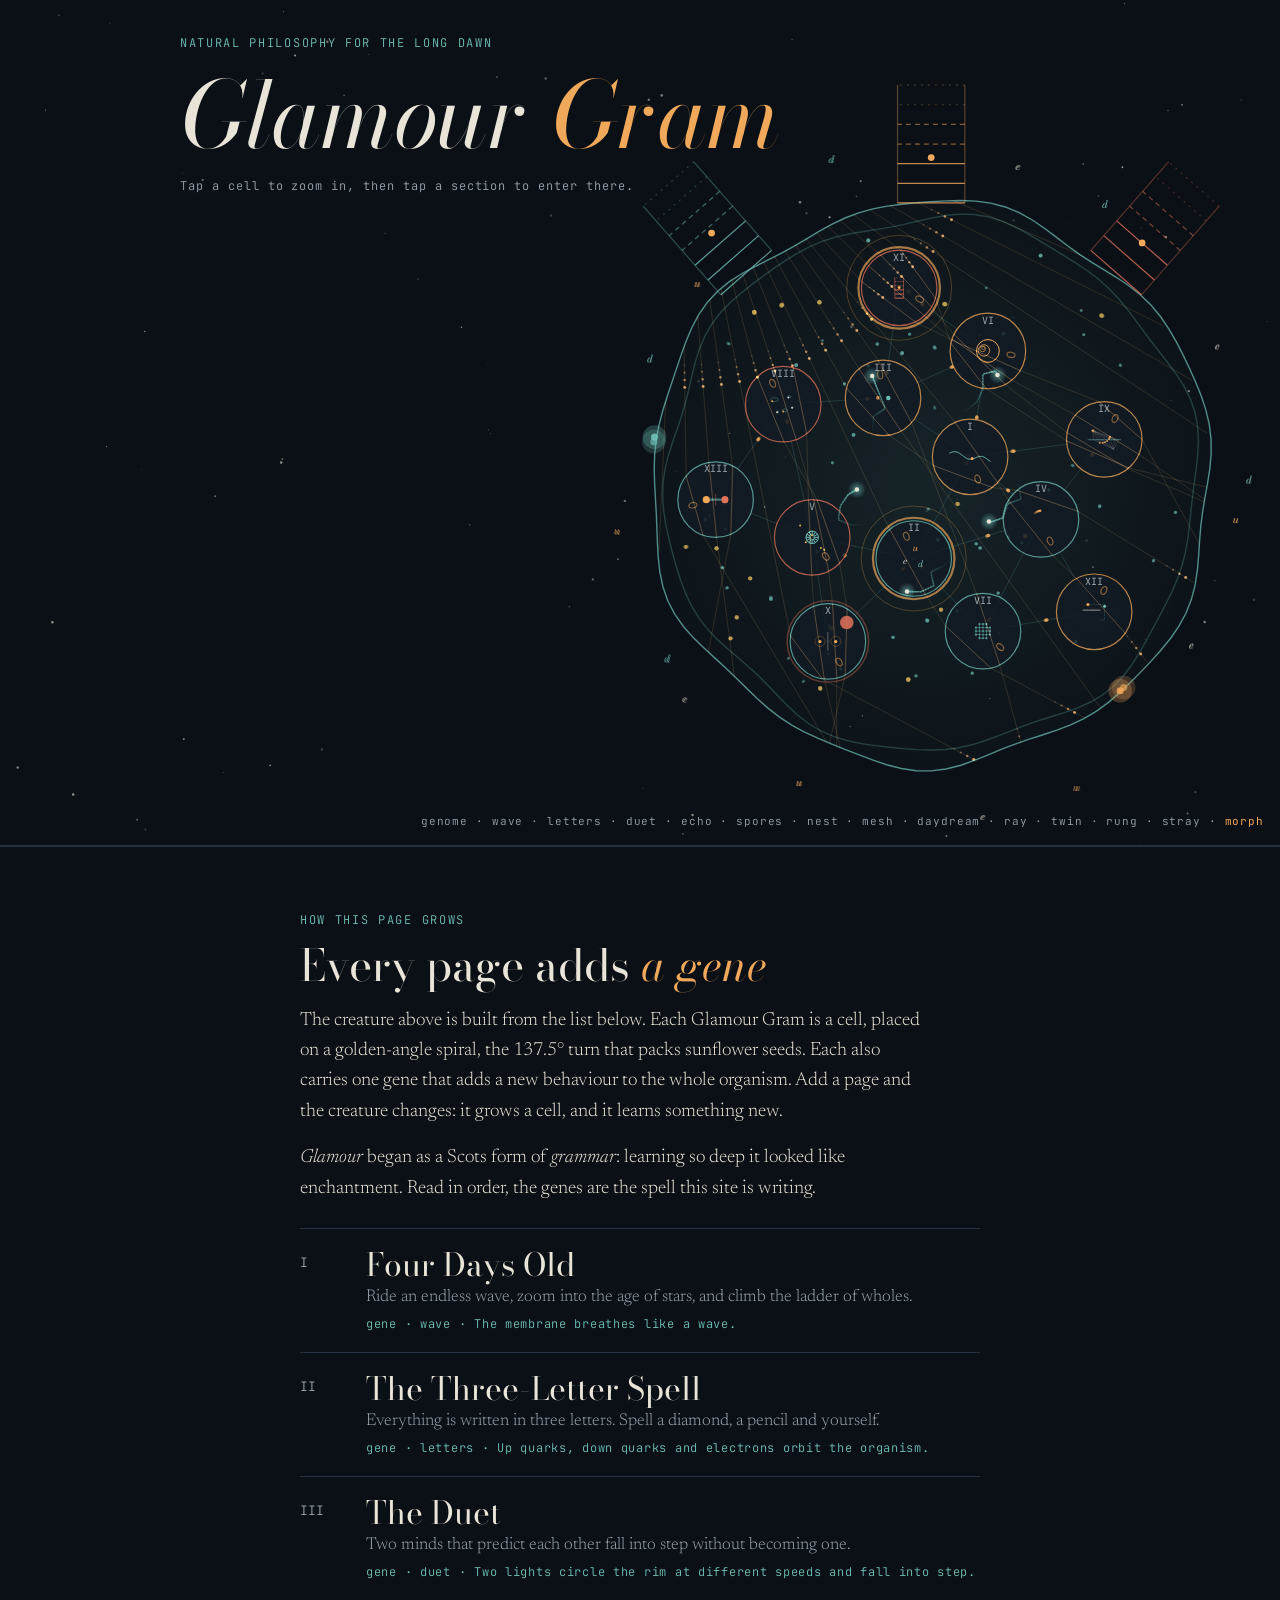
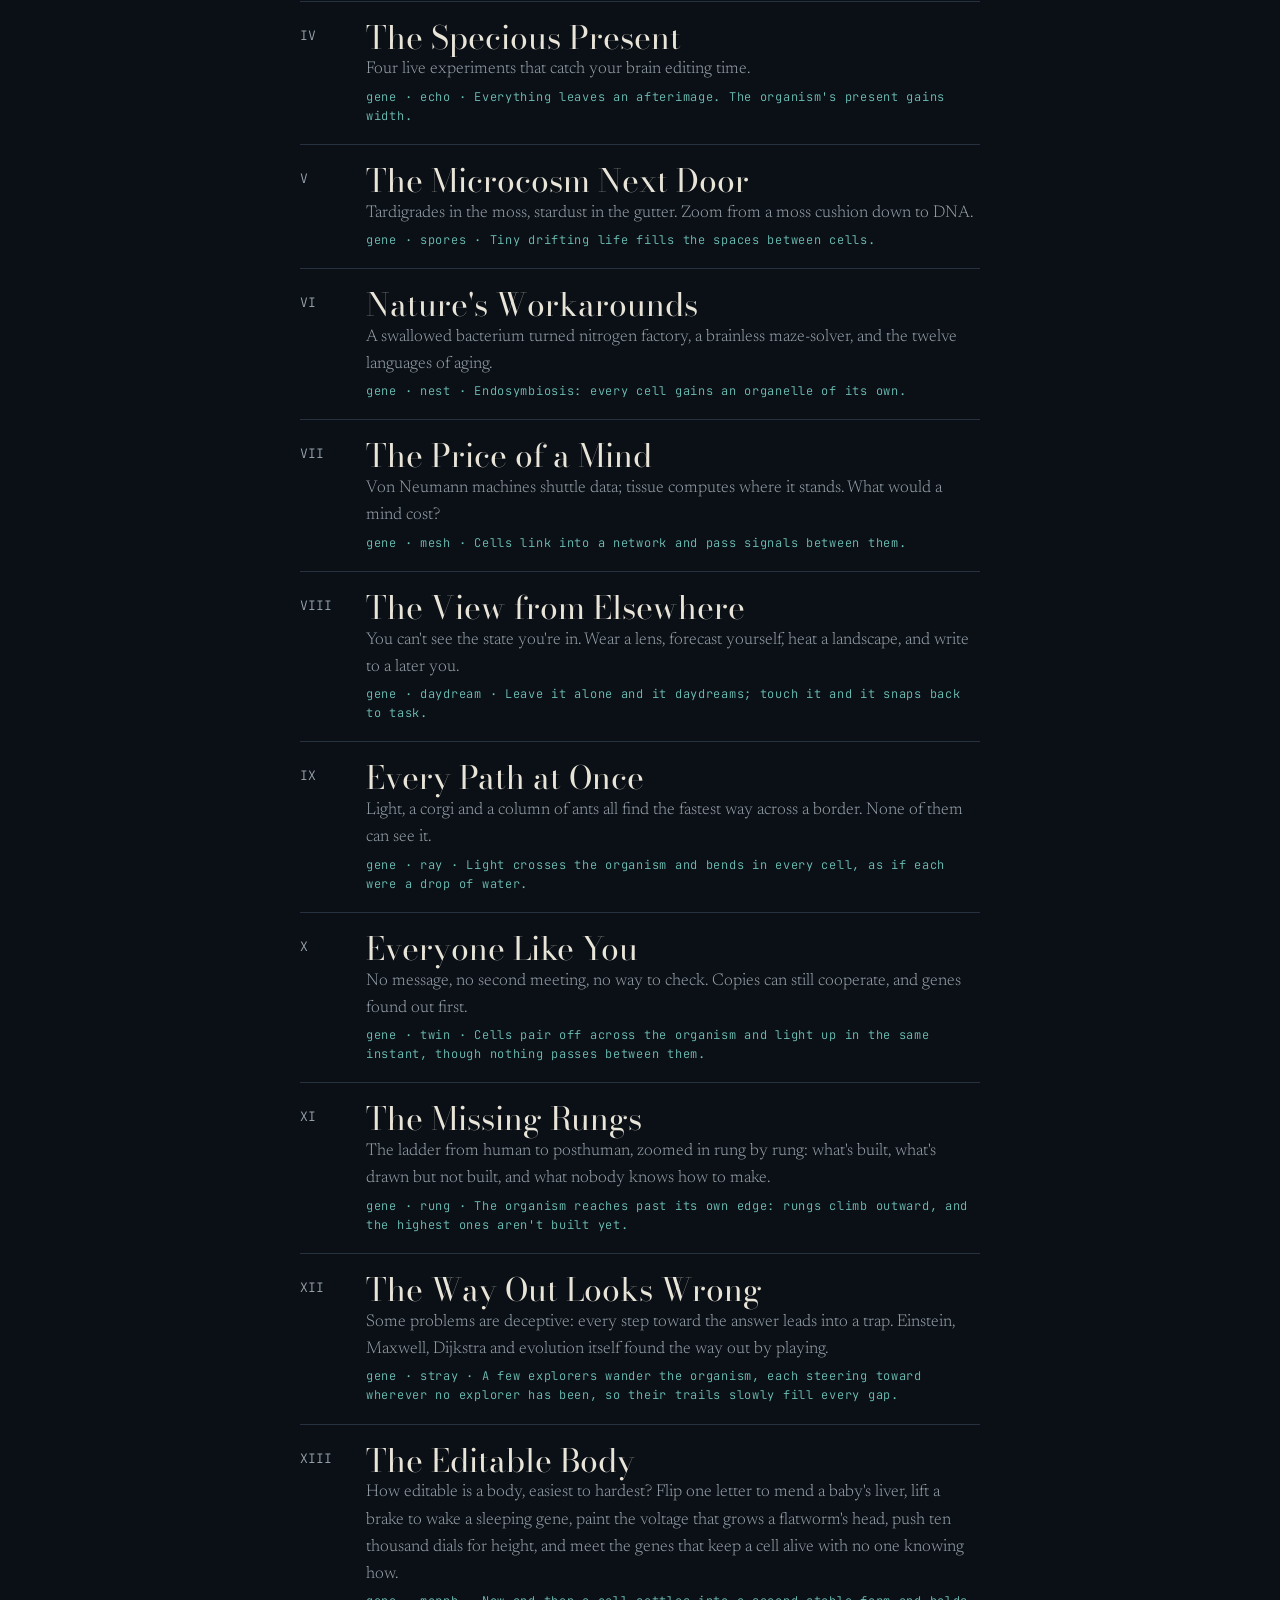
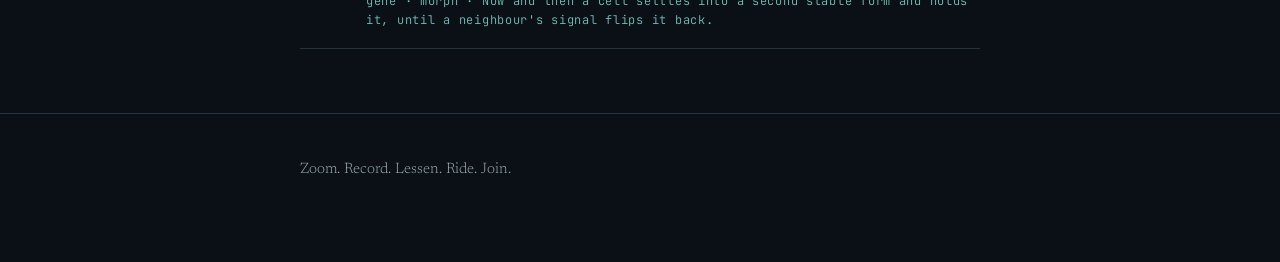
==== commit 9e6509bc: "Add page XIII, The Editable Body, and the morph gene A climb from the easiest edits to the hardest, " ====
--- a/index.html
+++ b/index.html
@@ -126,13 +126,17 @@
    effect:"Cells pair off across the organism and light up in the same instant, though nothing passes between them.",
    sections:[["twin","Your twin"],["evolution","Selection"],["omega","Two boxes"],["forecast","A forecast you hear"],["ceiling","Nature's ceiling"],["everywhere","Everywhere"],["nearest","The nearest copy"]]},
   {n:"XI", slug:"missing-rungs.html", title:"The Missing Rungs", hue:"--ember", gene:"rung",
-   hook:"The road from human to posthuman as it stands: a living timeline of what's built, what's drawn but not built, and what nobody knows how to make.",
-   effect:"The organism reaches past its own edge: tendrils grow outward, beaded with what's been built, and their tips aren't grown yet.",
-   sections:[["timeline","So far, and next"],["health","Escape velocity"],["mind","Ten bits a second"],["mood","The treadmill inside"],["rungs","The lowest gap"]]},
+   hook:"The ladder from human to posthuman, zoomed in rung by rung: what's built, what's drawn but not built, and what nobody knows how to make.",
+   effect:"The organism reaches past its own edge: rungs climb outward, and the highest ones aren't built yet.",
+   sections:[["three","The three supers"],["ladder","The ladder"],["health","Escape velocity"],["mind","Ten bits a second"],["mood","The treadmill inside"],["after","How big is a mind?"],["rungs","The lowest gap"]]},
   {n:"XII", slug:"way-out.html", title:"The Way Out Looks Wrong", hue:"--dawn", gene:"stray",
    hook:"Some problems are deceptive: every step toward the answer leads into a trap. Einstein, Maxwell, Dijkstra and evolution itself found the way out by playing.",
    effect:"A few explorers wander the organism, each steering toward wherever no explorer has been, so their trails slowly fill every gap.",
-   sections:[["played","Combinatory play"],["cafe","Dijkstra's café"],["maze","The deceptive maze"],["evolution","Evolution plays"],["stones","Stepping stones"]]}
+   sections:[["played","Combinatory play"],["cafe","Dijkstra's café"],["maze","The deceptive maze"],["evolution","Evolution plays"],["stones","Stepping stones"]]},
+  {n:"XIII", slug:"editable-body.html", title:"The Editable Body", hue:"--sea", gene:"morph",
+   hook:"How editable is a body, easiest to hardest? Flip one letter to mend a baby's liver, lift a brake to wake a sleeping gene, paint the voltage that grows a flatworm's head, push ten thousand dials for height, and meet the genes that keep a cell alive with no one knowing how.",
+   effect:"Now and then a cell settles into a second stable form and holds it, until a neighbour's signal flips it back.",
+   sections:[["one-letter","One letter"],["one-gene","Lift the brake"],["shape","The shape layer"],["thousands","Ten thousand dials"],["unread","The parts we can't read"],["tablet","The tablet"]]}
 ];
 
 const css = getComputedStyle(document.documentElement);
@@ -349,16 +353,20 @@
     });
     ctx.globalAlpha = 1;
   },
-  rung(x,y,R,t){   // a little beaded tendril: solid beads near the root, hollow then faint ones toward the tip, and a light that climbs to the lowest gap
-    const P = f => [x + Math.sin(f*2.2 + 0.4*Math.sin(t*0.6))*R*0.22*f, y + R*0.5 - f*R*1.0];
-    ctx.strokeStyle = C("--ember"); ctx.globalAlpha = 0.5; ctx.lineWidth = Math.max(1, R*0.025); ctx.beginPath();
-    for(let k=0;k<=16;k++){ const [px, py] = P(k/16); k ? ctx.lineTo(px, py) : ctx.moveTo(px, py); } ctx.stroke();
-    for(let k=1;k<6;k++){
-      const [bx, by] = P(k/6), kind = k < 3 ? 0 : k < 5 ? 1 : 2; ctx.beginPath(); ctx.arc(bx, by, Math.max(1.2, R*0.05), 0, 7);
-      if(kind === 0){ ctx.globalAlpha = 0.85; ctx.fillStyle = C("--ember"); ctx.fill(); } else { ctx.globalAlpha = kind === 1 ? 0.6 : 0.25; ctx.stroke(); }
+  rung(x,y,R,t){   // a little ladder: the low rungs solid, the high ones dashed then missing, and a light that climbs to the lowest gap
+    const w = R*0.42, x0 = x - w/2, x1 = x + w/2, y0 = y + R*0.5, y1 = y - R*0.5, N = 6;
+    ctx.strokeStyle = C("--ember"); ctx.globalAlpha = 0.5; ctx.lineWidth = Math.max(1, R*0.02);
+    ctx.beginPath(); ctx.moveTo(x0, y0); ctx.lineTo(x0, y1); ctx.moveTo(x1, y0); ctx.lineTo(x1, y1); ctx.stroke();
+    for(let k=0;k<N;k++){
+      const ry = y0 + (y1 - y0)*k/(N-1), kind = k < 3 ? 0 : k < 5 ? 1 : 2;   // built, drawn, missing
+      ctx.globalAlpha = kind === 0 ? 0.85 : kind === 1 ? 0.6 : 0.3;
+      ctx.setLineDash(kind === 0 ? [] : kind === 1 ? [R*0.05, R*0.04] : [R*0.02, R*0.05]);
+      ctx.beginPath(); ctx.moveTo(x0, ry); ctx.lineTo(x1, ry); ctx.stroke();
     }
-    const [cx, cy] = P((2.3 + (Math.sin(t*0.9)*0.5 + 0.5)*0.6)/6);   // sits just below the first missing bead
-    ctx.globalAlpha = 1; ctx.fillStyle = C("--dawn"); ctx.beginPath(); ctx.arc(cx, cy, Math.max(1.5, R*0.06), 0, 7); ctx.fill();
+    ctx.setLineDash([]);
+    const climb = 2 + (Math.sin(t*0.9)*0.5 + 0.5)*0.6, cy = y0 + (y1 - y0)*climb/(N-1);   // sits just below the first missing rung
+    ctx.globalAlpha = 1; ctx.fillStyle = C("--dawn"); ctx.beginPath(); ctx.arc(x, cy, Math.max(1.5, R*0.06), 0, 7); ctx.fill();
+    ctx.globalAlpha = 1;
   },
   stray(x,y,R,t){   // a wall between a dot and the exit: the dot goes away, up and round, because the way out looks wrong
     const P = [[x + R*0.25, y + R*0.4], [x + R*0.5, y + R*0.4], [x + R*0.5, y - R*0.35], [x - R*0.3, y - R*0.35]];
@@ -371,6 +379,18 @@
     let d = ((t*0.22) % 1)*tot, k = 0; while(k < 2 && d > L[k]){ d -= L[k]; k++; }
     const f = Math.min(1, d/L[k]), px = P[k][0] + (P[k+1][0] - P[k][0])*f, py = P[k][1] + (P[k+1][1] - P[k][1])*f;
     ctx.fillStyle = C("--sea"); ctx.beginPath(); ctx.arc(px, py, Math.max(1.5, R*0.06), 0, 7); ctx.fill();
+  },
+  morph(x,y,R,t){   // a little body that flips between one head and two: its shape is set by a voltage pattern, not only its genes
+    const two = Math.sin(t*0.5) > 0;
+    ctx.strokeStyle = C("--sea"); ctx.globalAlpha = 0.55; ctx.lineWidth = Math.max(1.5, R*0.1); ctx.lineCap = "round";
+    ctx.beginPath(); ctx.moveTo(x - R*0.45, y); ctx.lineTo(x + R*0.45, y); ctx.stroke(); ctx.lineCap = "butt"; ctx.globalAlpha = 1;
+    ctx.fillStyle = C("--dawn"); ctx.beginPath(); ctx.arc(x - R*0.45, y, Math.max(1.5, R*0.17), 0, 7); ctx.fill();
+    if(two){
+      ctx.fillStyle = C("--ember"); ctx.beginPath(); ctx.arc(x + R*0.45, y, Math.max(1.5, R*0.17), 0, 7); ctx.fill();
+      ctx.strokeStyle = C("--ember"); ctx.globalAlpha = 0.4; ctx.lineWidth = 1; ctx.beginPath(); ctx.moveTo(x, y - R*0.28); ctx.lineTo(x, y + R*0.28); ctx.stroke(); ctx.globalAlpha = 1;
+    } else {
+      ctx.fillStyle = C("--sea"); ctx.beginPath(); ctx.moveTo(x + R*0.32, y - R*0.15); ctx.lineTo(x + R*0.56, y); ctx.lineTo(x + R*0.32, y + R*0.15); ctx.closePath(); ctx.fill();
+    }
   },
   glow(x,y,R,t){ ctx.fillStyle = C("--dawn"); ctx.globalAlpha = 0.5 + 0.3*Math.sin(t); ctx.beginPath(); ctx.arc(x,y,R*0.15,0,7); ctx.fill(); ctx.globalAlpha = 1; }
 };
@@ -517,7 +537,7 @@
   // stray gene: a few explorers wander the organism, each steering for wherever no explorer has been
   if(has("stray")) strayGene(dt);
 
-  // rung gene: the organism reaches past its own edge, growing beaded tendrils whose tips aren't grown yet
+  // rung gene: the organism reaches past its own edge, growing ladders whose highest rungs aren't built yet
   if(has("rung")) rungsGene(t);
 
   // twin gene: two far-apart cells light up in the same instant, with no link between them
@@ -525,6 +545,9 @@
 
   // ray gene: light crosses the organism and bends in every cell
   if(has("ray")) rays(t, dt);
+
+  // morph gene: now and then a cell settles into a second stable form and holds it, until a neighbour's signal flips it back
+  if(has("morph")) morphGene(t, dt);
 
   // daydream gene: while it dreams, a haze closes in around it
   if(dream > 0){
@@ -629,6 +652,46 @@
   while(left.length > 1){ const i = left.shift(); let k = 0; left.forEach((j, m)=>{ if(dist(i, j) > dist(i, left[k])) k = m; }); out.push([i, left.splice(k, 1)[0]]); }
   return out;
 })();
+/* ---------- morph gene: a cell's shape plan is bistable; it settles into a second stable form and holds, until a neighbour's signal resets it ---------- */
+let morphState = null, morphTimer = 1.6, morphSig = null;
+function morphGene(t, dt){
+  const fade = Math.max(0, Math.min(1, (260 - cells[0].r*cam.s)/140));   // fades as a cell fills the view
+  if(fade <= 0) return;
+  if(!morphState || morphState.length !== cells.length) morphState = cells.map(() => 0);
+  if(reduce){ morphState = cells.map((_, i) => i % 6 === 3 ? 1 : 0); }
+  else {
+    morphTimer -= dt;
+    if(morphTimer <= 0){
+      morphTimer = 2.4 + Math.random()*2.2;
+      const flipped = []; morphState.forEach((s, i) => { if(s) flipped.push(i); });
+      if(!morphSig && (flipped.length >= 3 || (flipped.length && Math.random() < 0.5))){   // a neighbour signals a flipped cell back to normal
+        const i = flipped[(Math.random()*flipped.length) | 0], pi = cellXY(cells[i]);
+        let j = -1, bd = Infinity;
+        cells.forEach((c, k) => { if(k === i || morphState[k]) return; const p = cellXY(c), d = Math.hypot(p[0] - pi[0], p[1] - pi[1]); if(d < bd){ bd = d; j = k; } });
+        if(j >= 0) morphSig = {from: j, to: i, u: 0};
+      } else {                                                                              // or a fresh cell settles into its second form
+        const cand = []; morphState.forEach((s, i) => { if(!s) cand.push(i); });
+        if(cand.length) morphState[cand[(Math.random()*cand.length) | 0]] = 1;
+      }
+    }
+    if(morphSig){ morphSig.u += dt*1.3; if(morphSig.u >= 1){ morphState[morphSig.to] = 0; morphSig = null; } }
+  }
+  cells.forEach((cl, i) => {
+    if(!morphState[i]) return;
+    const [x, y] = toScreen(...cellXY(cl)), R = cl.r*cam.s;
+    ctx.globalAlpha = 0.4*fade; ctx.strokeStyle = C("--ember"); ctx.lineWidth = 1.4;
+    ctx.beginPath(); ctx.arc(x, y, R + 3, 0, 7); ctx.stroke();                                   // the second stable state, held
+    ctx.globalAlpha = 0.85*fade; ctx.fillStyle = C("--ember");
+    ctx.beginPath(); ctx.arc(x + R*0.5, y - R*0.5, Math.max(1.5, R*0.18), 0, 7); ctx.fill();      // a second head buds
+  });
+  if(morphSig){
+    const a = toScreen(...cellXY(cells[morphSig.from])), b = toScreen(...cellXY(cells[morphSig.to])), u = morphSig.u;
+    ctx.globalAlpha = 0.9*fade; ctx.fillStyle = C("--sea");
+    ctx.beginPath(); ctx.arc(a[0] + (b[0] - a[0])*u, a[1] + (b[1] - a[1])*u, Math.max(1.5, cam.s*0.012), 0, 7); ctx.fill();
+  }
+  ctx.globalAlpha = 1; ctx.lineWidth = 1;
+}
+
 function twins(t){
   const fade = Math.max(0, Math.min(1, (220 - cells[0].r*cam.s)/120));
   if(fade <= 0 || !pairs.length) return;
@@ -641,40 +704,32 @@
   ctx.globalAlpha = 1; ctx.lineWidth = 1;
 }
 
-/* ---------- rung gene: tendrils grow out past the membrane, beaded with what's built; the beads near the tip are drawn, then missing, and a light climbs to the lowest gap ---------- */
-const tendrils = (()=>{   // a few, spread around the rim, each curling its own way
+/* ---------- rung gene: ladders climb outward from the rim; low rungs solid, high ones dashed, the top missing, with a light that stops at the lowest gap ---------- */
+const ladders = (()=>{   // a few directions, spread around, each a short ladder reaching out past the membrane
   const hue = ["--sea", "--dawn", "--ember"];
-  return Array.from({length: 3}, (_, i)=>({ a: -Math.PI/2 + (i - 1)*0.78, col: hue[i], phase: i*1.7, curl: i === 1 ? -0.5 : 0.55*(i - 1) || 0.4 }));
+  return Array.from({length: 3}, (_, i)=>({ a: -Math.PI/2 + (i - 1)*0.72, col: hue[i], phase: i*1.3 }));
 })();
 function rungsGene(t){
   const fade = Math.max(0, Math.min(1, (260 - cells[0].r*cam.s)/140));   // fades as a cell fills the view
   if(fade <= 0) return;
-  const [ox, oy] = toScreen(0, 0), OR = 0.95*cam.s, N = 7, reach = OR*0.46, tt = reduce ? 0 : t;
-  tendrils.forEach(T=>{
-    const sway = 0.12*Math.sin(tt*0.5 + T.phase), a = T.a + sway*0.3, ca = Math.cos(a), sa = Math.sin(a), px = -sa, py = ca;
-    const P = f => {   // a point a fraction f of the way out: a curve that bends sideways as it grows, and sways
-      const bend = (T.curl + sway)*f*f*reach*0.55, d = reach*f;
-      return [ox + ca*(OR + d) + px*bend, oy + sa*(OR + d) + py*bend];
-    };
-    ctx.strokeStyle = C(T.col); ctx.lineCap = "round";
-    for(let k = 0; k < 24; k++){   // the stem, thinning toward the tip
-      const f0 = k/24, f1 = (k + 1)/24, [x0, y0] = P(f0), [x1, y1] = P(f1);
-      ctx.globalAlpha = (0.55 - 0.35*f0)*fade; ctx.lineWidth = Math.max(0.6, 2.6*(1 - f0)); ctx.setLineDash(f0 > 0.72 ? [2, 4] : []);
-      ctx.beginPath(); ctx.moveTo(x0, y0); ctx.lineTo(x1, y1); ctx.stroke();
+  const [ox, oy] = toScreen(0, 0), OR = 0.95*cam.s, N = 7, reach = OR*0.42, half = OR*0.12;
+  ladders.forEach(L=>{
+    const ca = Math.cos(L.a), sa = Math.sin(L.a), px = -sa, py = ca;   // along the ladder, and across it
+    const bx = ox + ca*OR, by = oy + sa*OR;                            // foot on the rim
+    ctx.strokeStyle = C(L.col); ctx.lineWidth = 1.2;
+    [-1, 1].forEach(s=>{ ctx.globalAlpha = 0.35*fade; ctx.beginPath(); ctx.moveTo(bx + px*half*s, by + py*half*s); ctx.lineTo(bx + ca*reach + px*half*s, by + sa*reach + py*half*s); ctx.stroke(); });
+    for(let k=0;k<N;k++){
+      const f = k/(N-1), rx = bx + ca*reach*f, ry = by + sa*reach*f, kind = k < 3 ? 0 : k < 5 ? 1 : 2;
+      ctx.globalAlpha = (kind === 0 ? 0.8 : kind === 1 ? 0.5 : 0.25)*fade;
+      ctx.setLineDash(kind === 0 ? [] : kind === 1 ? [5, 4] : [2, 5]);
+      ctx.beginPath(); ctx.moveTo(rx + px*half, ry + py*half); ctx.lineTo(rx - px*half, ry - py*half); ctx.stroke();
     }
     ctx.setLineDash([]);
-    for(let k = 1; k < N; k++){   // beads: built, then drawn, then missing
-      const f = k/N, [bx, by] = P(f), kind = k < 4 ? 0 : k < 6 ? 1 : 2, r = Math.max(1.5, OR*(0.016 - 0.0012*k));
-      ctx.beginPath(); ctx.arc(bx, by, r, 0, 7);
-      if(kind === 0){ ctx.globalAlpha = 0.85*fade; ctx.fillStyle = C(T.col); ctx.fill(); }
-      else { ctx.globalAlpha = (kind === 1 ? 0.6 : 0.25)*fade; ctx.lineWidth = 1; ctx.setLineDash(kind === 1 ? [] : [1.5, 2.5]); ctx.stroke(); ctx.setLineDash([]); }
-    }
-    const climb = (3 + (reduce ? 0.3 : (Math.sin(tt*0.8 + T.phase)*0.5 + 0.5))*0.7)/N, [lx, ly] = P(climb);   // the light waits just below the first missing bead
-    const halo = ctx.createRadialGradient(lx, ly, 0, lx, ly, 8); halo.addColorStop(0, "rgba(240,168,90,0.55)"); halo.addColorStop(1, "rgba(240,168,90,0)");
-    ctx.globalAlpha = fade; ctx.fillStyle = halo; ctx.beginPath(); ctx.arc(lx, ly, 8, 0, 7); ctx.fill();
-    ctx.fillStyle = C("--dawn"); ctx.beginPath(); ctx.arc(lx, ly, Math.max(1.5, OR*0.011), 0, 7); ctx.fill();
+    const climb = 2 + (reduce ? 0.3 : (Math.sin(t*0.8 + L.phase)*0.5 + 0.5))*0.7, f = climb/(N-1);   // the climber waits just below the first missing rung
+    ctx.globalAlpha = fade; ctx.fillStyle = C("--dawn");
+    ctx.beginPath(); ctx.arc(bx + ca*reach*f, by + sa*reach*f, Math.max(1.5, OR*0.012), 0, 7); ctx.fill();
   });
-  ctx.globalAlpha = 1; ctx.lineWidth = 1; ctx.lineCap = "butt";
+  ctx.globalAlpha = 1; ctx.lineWidth = 1;
 }
 
 /* ---------- stray gene: novelty search in miniature; each explorer turns toward the least-visited way ahead, so the trails fill every gap ---------- */
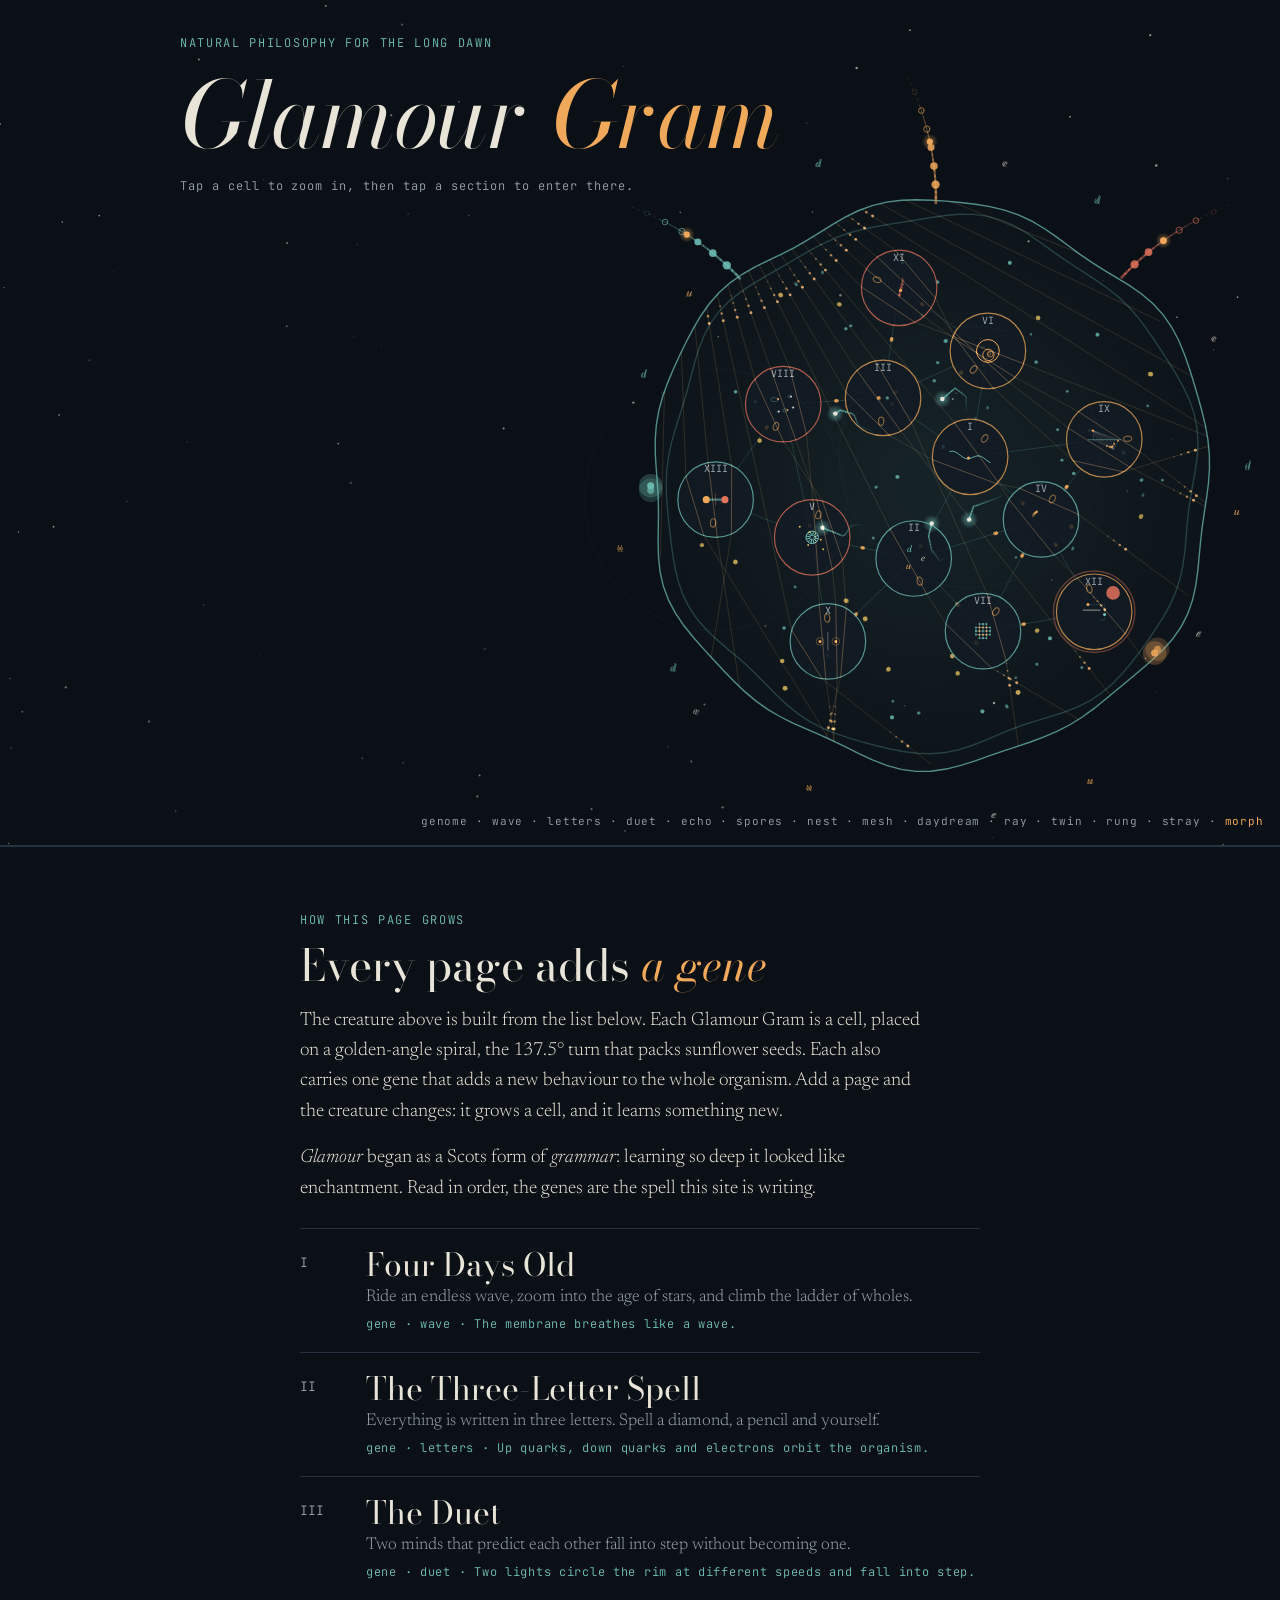
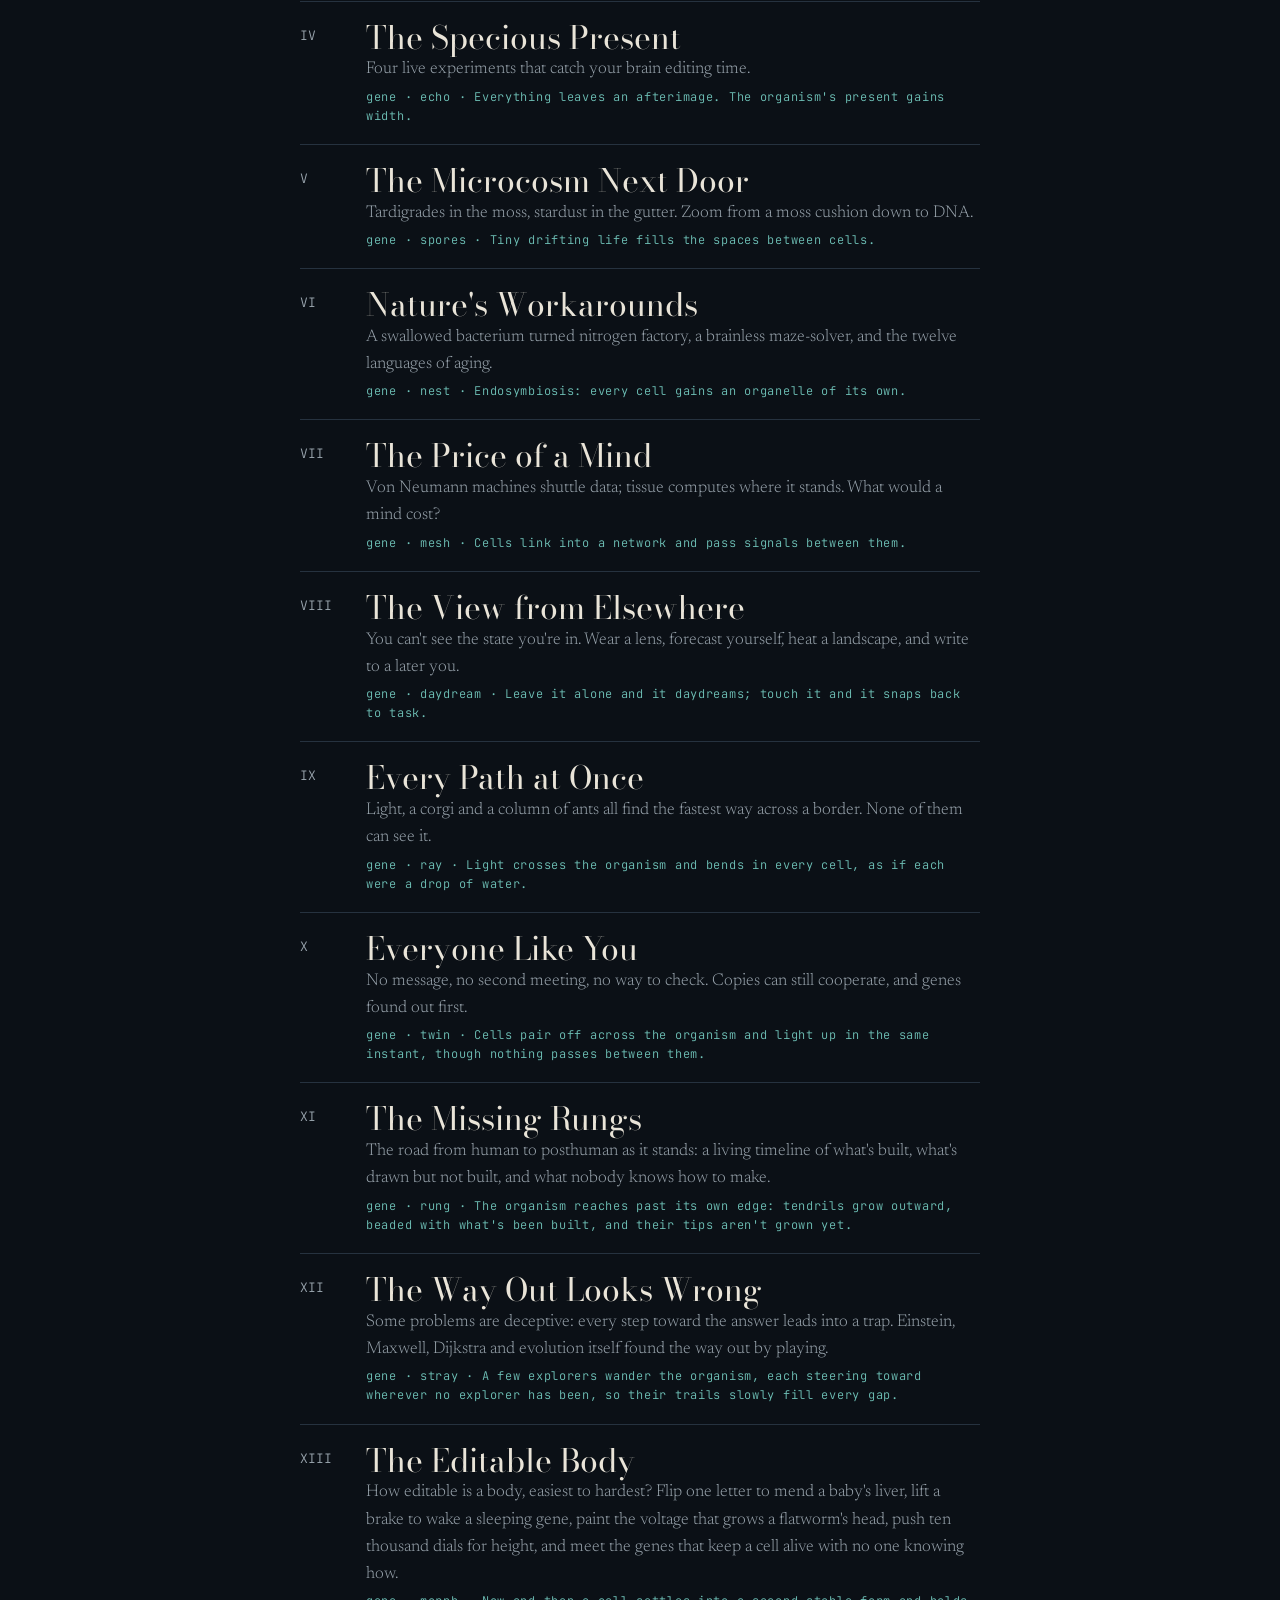
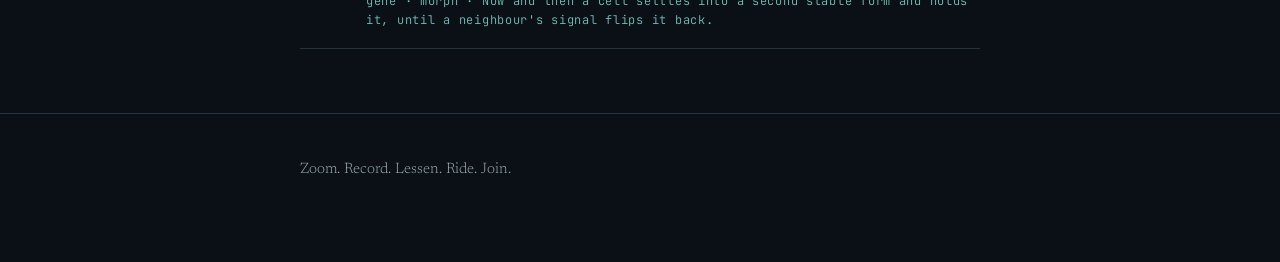
==== commit 1095fa07: "Merge 5be9ab397b4c7b9f33db986b6d8a40f4db1bc727 into e00db68042d6fe70fd5133a50392bf644f528be3" ====
--- a/index.html
+++ b/index.html
@@ -126,9 +126,9 @@
    effect:"Cells pair off across the organism and light up in the same instant, though nothing passes between them.",
    sections:[["twin","Your twin"],["evolution","Selection"],["omega","Two boxes"],["forecast","A forecast you hear"],["ceiling","Nature's ceiling"],["everywhere","Everywhere"],["nearest","The nearest copy"]]},
   {n:"XI", slug:"missing-rungs.html", title:"The Missing Rungs", hue:"--ember", gene:"rung",
-   hook:"The ladder from human to posthuman, zoomed in rung by rung: what's built, what's drawn but not built, and what nobody knows how to make.",
-   effect:"The organism reaches past its own edge: rungs climb outward, and the highest ones aren't built yet.",
-   sections:[["three","The three supers"],["ladder","The ladder"],["health","Escape velocity"],["mind","Ten bits a second"],["mood","The treadmill inside"],["after","How big is a mind?"],["rungs","The lowest gap"]]},
+   hook:"The road from human to posthuman as it stands: a living timeline of what's built, what's drawn but not built, and what nobody knows how to make.",
+   effect:"The organism reaches past its own edge: tendrils grow outward, beaded with what's been built, and their tips aren't grown yet.",
+   sections:[["timeline","So far, and next"],["health","Escape velocity"],["mind","Ten bits a second"],["mood","The treadmill inside"],["rungs","The lowest gap"]]},
   {n:"XII", slug:"way-out.html", title:"The Way Out Looks Wrong", hue:"--dawn", gene:"stray",
    hook:"Some problems are deceptive: every step toward the answer leads into a trap. Einstein, Maxwell, Dijkstra and evolution itself found the way out by playing.",
    effect:"A few explorers wander the organism, each steering toward wherever no explorer has been, so their trails slowly fill every gap.",
@@ -353,20 +353,16 @@
     });
     ctx.globalAlpha = 1;
   },
-  rung(x,y,R,t){   // a little ladder: the low rungs solid, the high ones dashed then missing, and a light that climbs to the lowest gap
-    const w = R*0.42, x0 = x - w/2, x1 = x + w/2, y0 = y + R*0.5, y1 = y - R*0.5, N = 6;
-    ctx.strokeStyle = C("--ember"); ctx.globalAlpha = 0.5; ctx.lineWidth = Math.max(1, R*0.02);
-    ctx.beginPath(); ctx.moveTo(x0, y0); ctx.lineTo(x0, y1); ctx.moveTo(x1, y0); ctx.lineTo(x1, y1); ctx.stroke();
-    for(let k=0;k<N;k++){
-      const ry = y0 + (y1 - y0)*k/(N-1), kind = k < 3 ? 0 : k < 5 ? 1 : 2;   // built, drawn, missing
-      ctx.globalAlpha = kind === 0 ? 0.85 : kind === 1 ? 0.6 : 0.3;
-      ctx.setLineDash(kind === 0 ? [] : kind === 1 ? [R*0.05, R*0.04] : [R*0.02, R*0.05]);
-      ctx.beginPath(); ctx.moveTo(x0, ry); ctx.lineTo(x1, ry); ctx.stroke();
-    }
-    ctx.setLineDash([]);
-    const climb = 2 + (Math.sin(t*0.9)*0.5 + 0.5)*0.6, cy = y0 + (y1 - y0)*climb/(N-1);   // sits just below the first missing rung
-    ctx.globalAlpha = 1; ctx.fillStyle = C("--dawn"); ctx.beginPath(); ctx.arc(x, cy, Math.max(1.5, R*0.06), 0, 7); ctx.fill();
-    ctx.globalAlpha = 1;
+  rung(x,y,R,t){   // a little beaded tendril: solid beads near the root, hollow then faint ones toward the tip, and a light that climbs to the lowest gap
+    const P = f => [x + Math.sin(f*2.2 + 0.4*Math.sin(t*0.6))*R*0.22*f, y + R*0.5 - f*R*1.0];
+    ctx.strokeStyle = C("--ember"); ctx.globalAlpha = 0.5; ctx.lineWidth = Math.max(1, R*0.025); ctx.beginPath();
+    for(let k=0;k<=16;k++){ const [px, py] = P(k/16); k ? ctx.lineTo(px, py) : ctx.moveTo(px, py); } ctx.stroke();
+    for(let k=1;k<6;k++){
+      const [bx, by] = P(k/6), kind = k < 3 ? 0 : k < 5 ? 1 : 2; ctx.beginPath(); ctx.arc(bx, by, Math.max(1.2, R*0.05), 0, 7);
+      if(kind === 0){ ctx.globalAlpha = 0.85; ctx.fillStyle = C("--ember"); ctx.fill(); } else { ctx.globalAlpha = kind === 1 ? 0.6 : 0.25; ctx.stroke(); }
+    }
+    const [cx, cy] = P((2.3 + (Math.sin(t*0.9)*0.5 + 0.5)*0.6)/6);   // sits just below the first missing bead
+    ctx.globalAlpha = 1; ctx.fillStyle = C("--dawn"); ctx.beginPath(); ctx.arc(cx, cy, Math.max(1.5, R*0.06), 0, 7); ctx.fill();
   },
   stray(x,y,R,t){   // a wall between a dot and the exit: the dot goes away, up and round, because the way out looks wrong
     const P = [[x + R*0.25, y + R*0.4], [x + R*0.5, y + R*0.4], [x + R*0.5, y - R*0.35], [x - R*0.3, y - R*0.35]];
@@ -537,7 +533,7 @@
   // stray gene: a few explorers wander the organism, each steering for wherever no explorer has been
   if(has("stray")) strayGene(dt);
 
-  // rung gene: the organism reaches past its own edge, growing ladders whose highest rungs aren't built yet
+  // rung gene: the organism reaches past its own edge, growing beaded tendrils whose tips aren't grown yet
   if(has("rung")) rungsGene(t);
 
   // twin gene: two far-apart cells light up in the same instant, with no link between them
@@ -704,32 +700,40 @@
   ctx.globalAlpha = 1; ctx.lineWidth = 1;
 }
 
-/* ---------- rung gene: ladders climb outward from the rim; low rungs solid, high ones dashed, the top missing, with a light that stops at the lowest gap ---------- */
-const ladders = (()=>{   // a few directions, spread around, each a short ladder reaching out past the membrane
+/* ---------- rung gene: tendrils grow out past the membrane, beaded with what's built; the beads near the tip are drawn, then missing, and a light climbs to the lowest gap ---------- */
+const tendrils = (()=>{   // a few, spread around the rim, each curling its own way
   const hue = ["--sea", "--dawn", "--ember"];
-  return Array.from({length: 3}, (_, i)=>({ a: -Math.PI/2 + (i - 1)*0.72, col: hue[i], phase: i*1.3 }));
+  return Array.from({length: 3}, (_, i)=>({ a: -Math.PI/2 + (i - 1)*0.78, col: hue[i], phase: i*1.7, curl: i === 1 ? -0.5 : 0.55*(i - 1) || 0.4 }));
 })();
 function rungsGene(t){
   const fade = Math.max(0, Math.min(1, (260 - cells[0].r*cam.s)/140));   // fades as a cell fills the view
   if(fade <= 0) return;
-  const [ox, oy] = toScreen(0, 0), OR = 0.95*cam.s, N = 7, reach = OR*0.42, half = OR*0.12;
-  ladders.forEach(L=>{
-    const ca = Math.cos(L.a), sa = Math.sin(L.a), px = -sa, py = ca;   // along the ladder, and across it
-    const bx = ox + ca*OR, by = oy + sa*OR;                            // foot on the rim
-    ctx.strokeStyle = C(L.col); ctx.lineWidth = 1.2;
-    [-1, 1].forEach(s=>{ ctx.globalAlpha = 0.35*fade; ctx.beginPath(); ctx.moveTo(bx + px*half*s, by + py*half*s); ctx.lineTo(bx + ca*reach + px*half*s, by + sa*reach + py*half*s); ctx.stroke(); });
-    for(let k=0;k<N;k++){
-      const f = k/(N-1), rx = bx + ca*reach*f, ry = by + sa*reach*f, kind = k < 3 ? 0 : k < 5 ? 1 : 2;
-      ctx.globalAlpha = (kind === 0 ? 0.8 : kind === 1 ? 0.5 : 0.25)*fade;
-      ctx.setLineDash(kind === 0 ? [] : kind === 1 ? [5, 4] : [2, 5]);
-      ctx.beginPath(); ctx.moveTo(rx + px*half, ry + py*half); ctx.lineTo(rx - px*half, ry - py*half); ctx.stroke();
+  const [ox, oy] = toScreen(0, 0), OR = 0.95*cam.s, N = 7, reach = OR*0.46, tt = reduce ? 0 : t;
+  tendrils.forEach(T=>{
+    const sway = 0.12*Math.sin(tt*0.5 + T.phase), a = T.a + sway*0.3, ca = Math.cos(a), sa = Math.sin(a), px = -sa, py = ca;
+    const P = f => {   // a point a fraction f of the way out: a curve that bends sideways as it grows, and sways
+      const bend = (T.curl + sway)*f*f*reach*0.55, d = reach*f;
+      return [ox + ca*(OR + d) + px*bend, oy + sa*(OR + d) + py*bend];
+    };
+    ctx.strokeStyle = C(T.col); ctx.lineCap = "round";
+    for(let k = 0; k < 24; k++){   // the stem, thinning toward the tip
+      const f0 = k/24, f1 = (k + 1)/24, [x0, y0] = P(f0), [x1, y1] = P(f1);
+      ctx.globalAlpha = (0.55 - 0.35*f0)*fade; ctx.lineWidth = Math.max(0.6, 2.6*(1 - f0)); ctx.setLineDash(f0 > 0.72 ? [2, 4] : []);
+      ctx.beginPath(); ctx.moveTo(x0, y0); ctx.lineTo(x1, y1); ctx.stroke();
     }
     ctx.setLineDash([]);
-    const climb = 2 + (reduce ? 0.3 : (Math.sin(t*0.8 + L.phase)*0.5 + 0.5))*0.7, f = climb/(N-1);   // the climber waits just below the first missing rung
-    ctx.globalAlpha = fade; ctx.fillStyle = C("--dawn");
-    ctx.beginPath(); ctx.arc(bx + ca*reach*f, by + sa*reach*f, Math.max(1.5, OR*0.012), 0, 7); ctx.fill();
+    for(let k = 1; k < N; k++){   // beads: built, then drawn, then missing
+      const f = k/N, [bx, by] = P(f), kind = k < 4 ? 0 : k < 6 ? 1 : 2, r = Math.max(1.5, OR*(0.016 - 0.0012*k));
+      ctx.beginPath(); ctx.arc(bx, by, r, 0, 7);
+      if(kind === 0){ ctx.globalAlpha = 0.85*fade; ctx.fillStyle = C(T.col); ctx.fill(); }
+      else { ctx.globalAlpha = (kind === 1 ? 0.6 : 0.25)*fade; ctx.lineWidth = 1; ctx.setLineDash(kind === 1 ? [] : [1.5, 2.5]); ctx.stroke(); ctx.setLineDash([]); }
+    }
+    const climb = (3 + (reduce ? 0.3 : (Math.sin(tt*0.8 + T.phase)*0.5 + 0.5))*0.7)/N, [lx, ly] = P(climb);   // the light waits just below the first missing bead
+    const halo = ctx.createRadialGradient(lx, ly, 0, lx, ly, 8); halo.addColorStop(0, "rgba(240,168,90,0.55)"); halo.addColorStop(1, "rgba(240,168,90,0)");
+    ctx.globalAlpha = fade; ctx.fillStyle = halo; ctx.beginPath(); ctx.arc(lx, ly, 8, 0, 7); ctx.fill();
+    ctx.fillStyle = C("--dawn"); ctx.beginPath(); ctx.arc(lx, ly, Math.max(1.5, OR*0.011), 0, 7); ctx.fill();
   });
-  ctx.globalAlpha = 1; ctx.lineWidth = 1;
+  ctx.globalAlpha = 1; ctx.lineWidth = 1; ctx.lineCap = "butt";
 }
 
 /* ---------- stray gene: novelty search in miniature; each explorer turns toward the least-visited way ahead, so the trails fill every gap ---------- */
